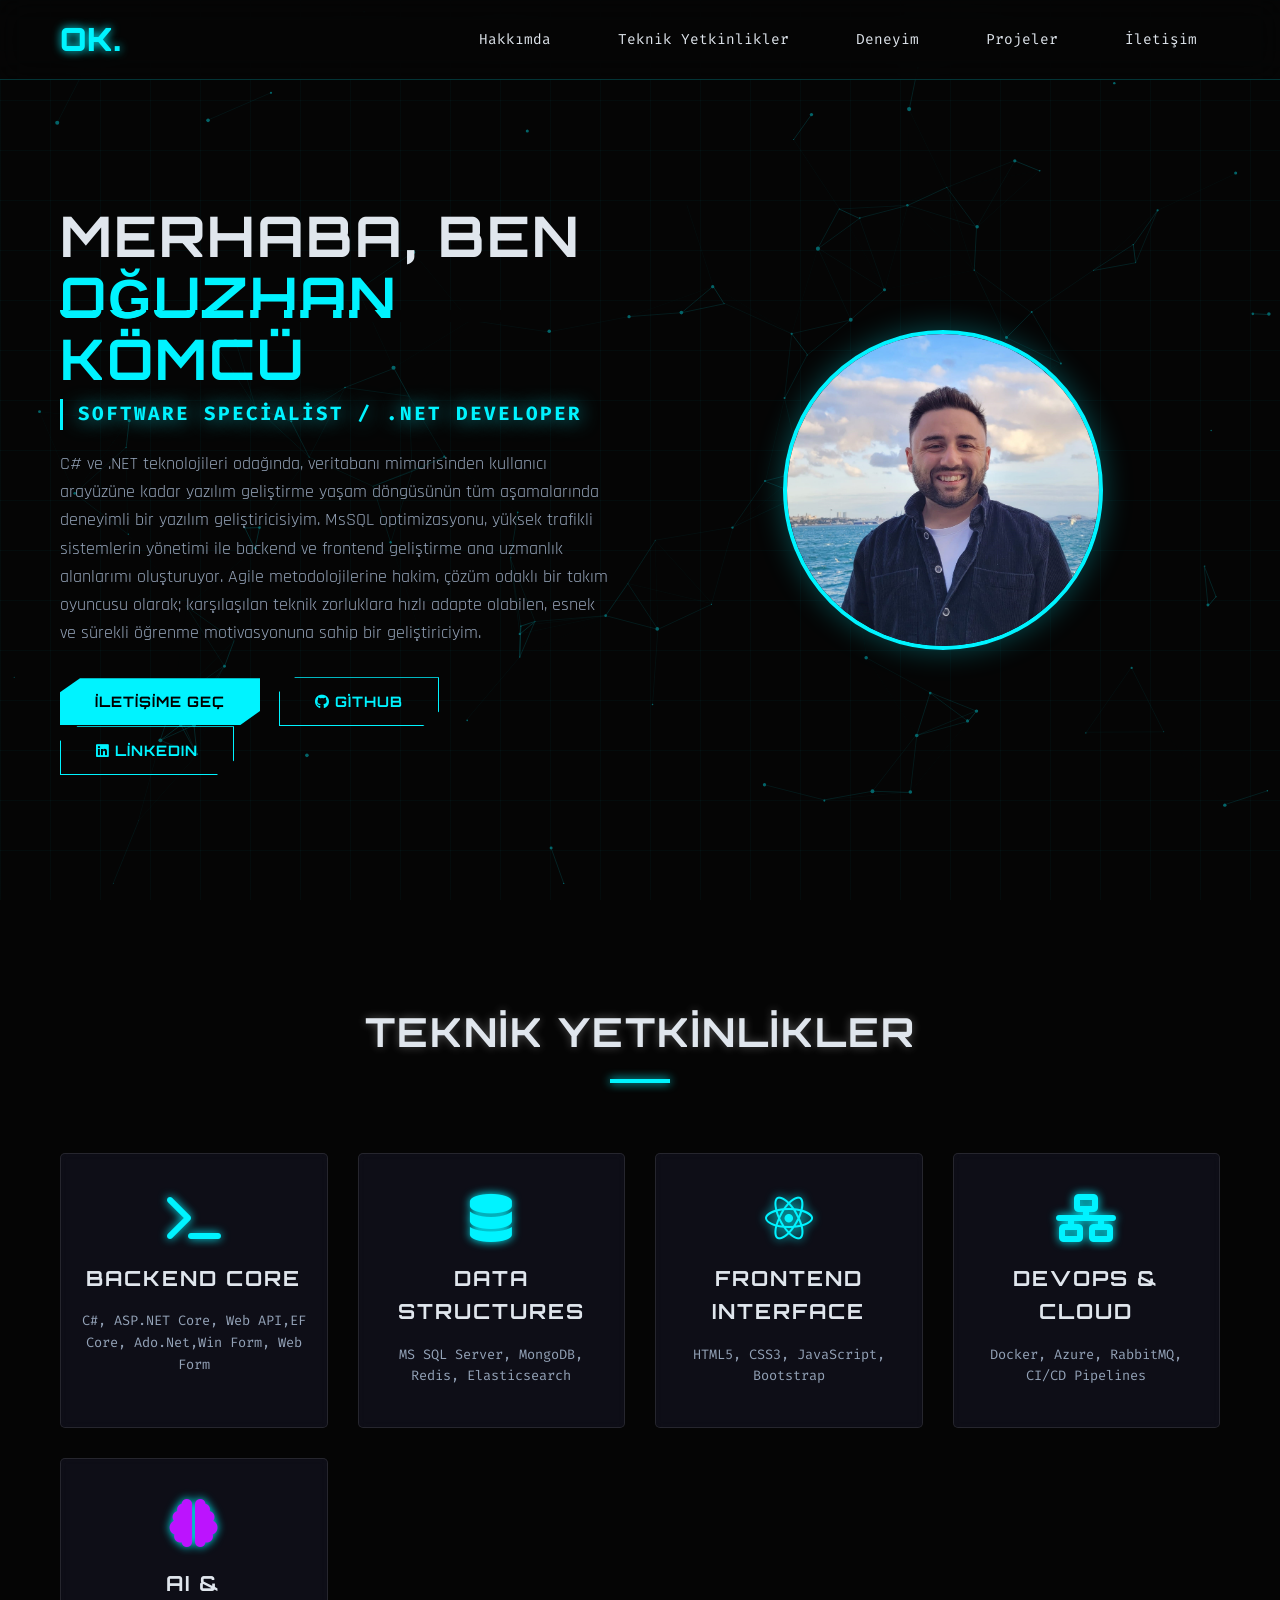
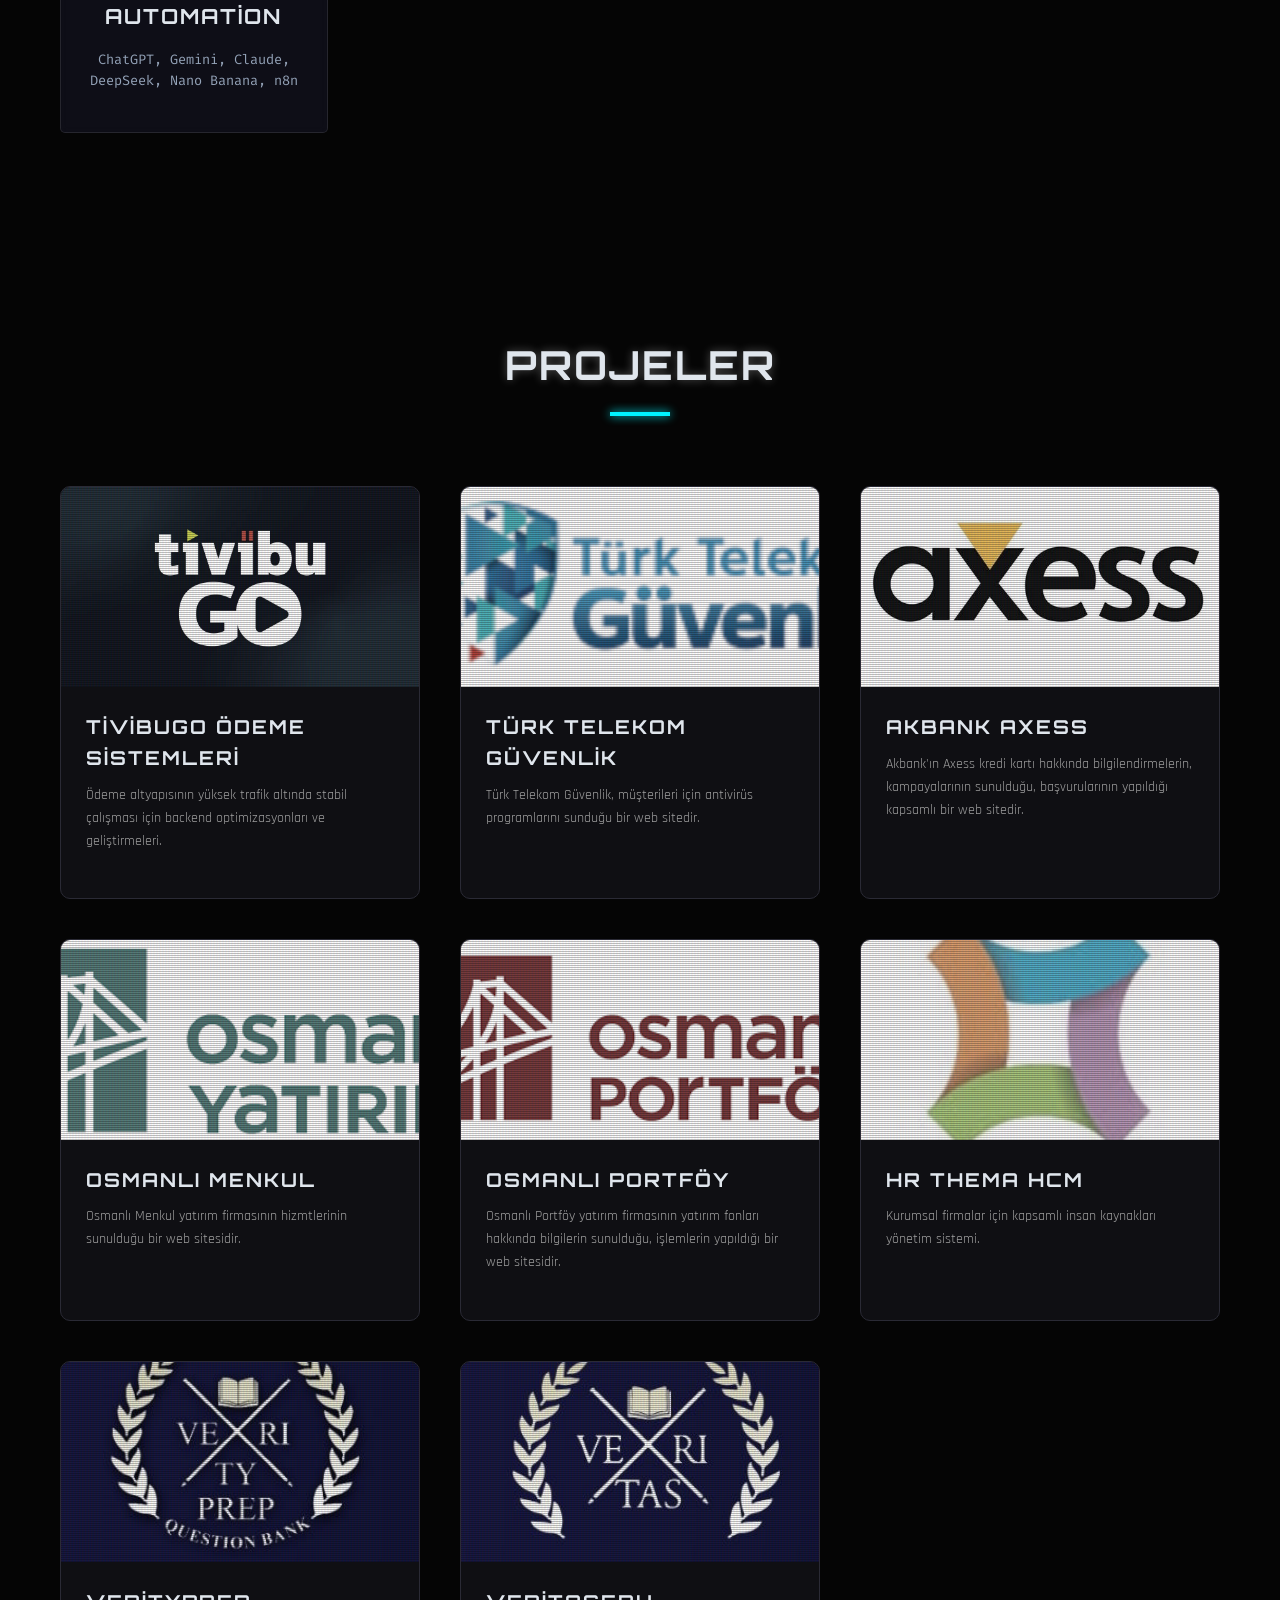
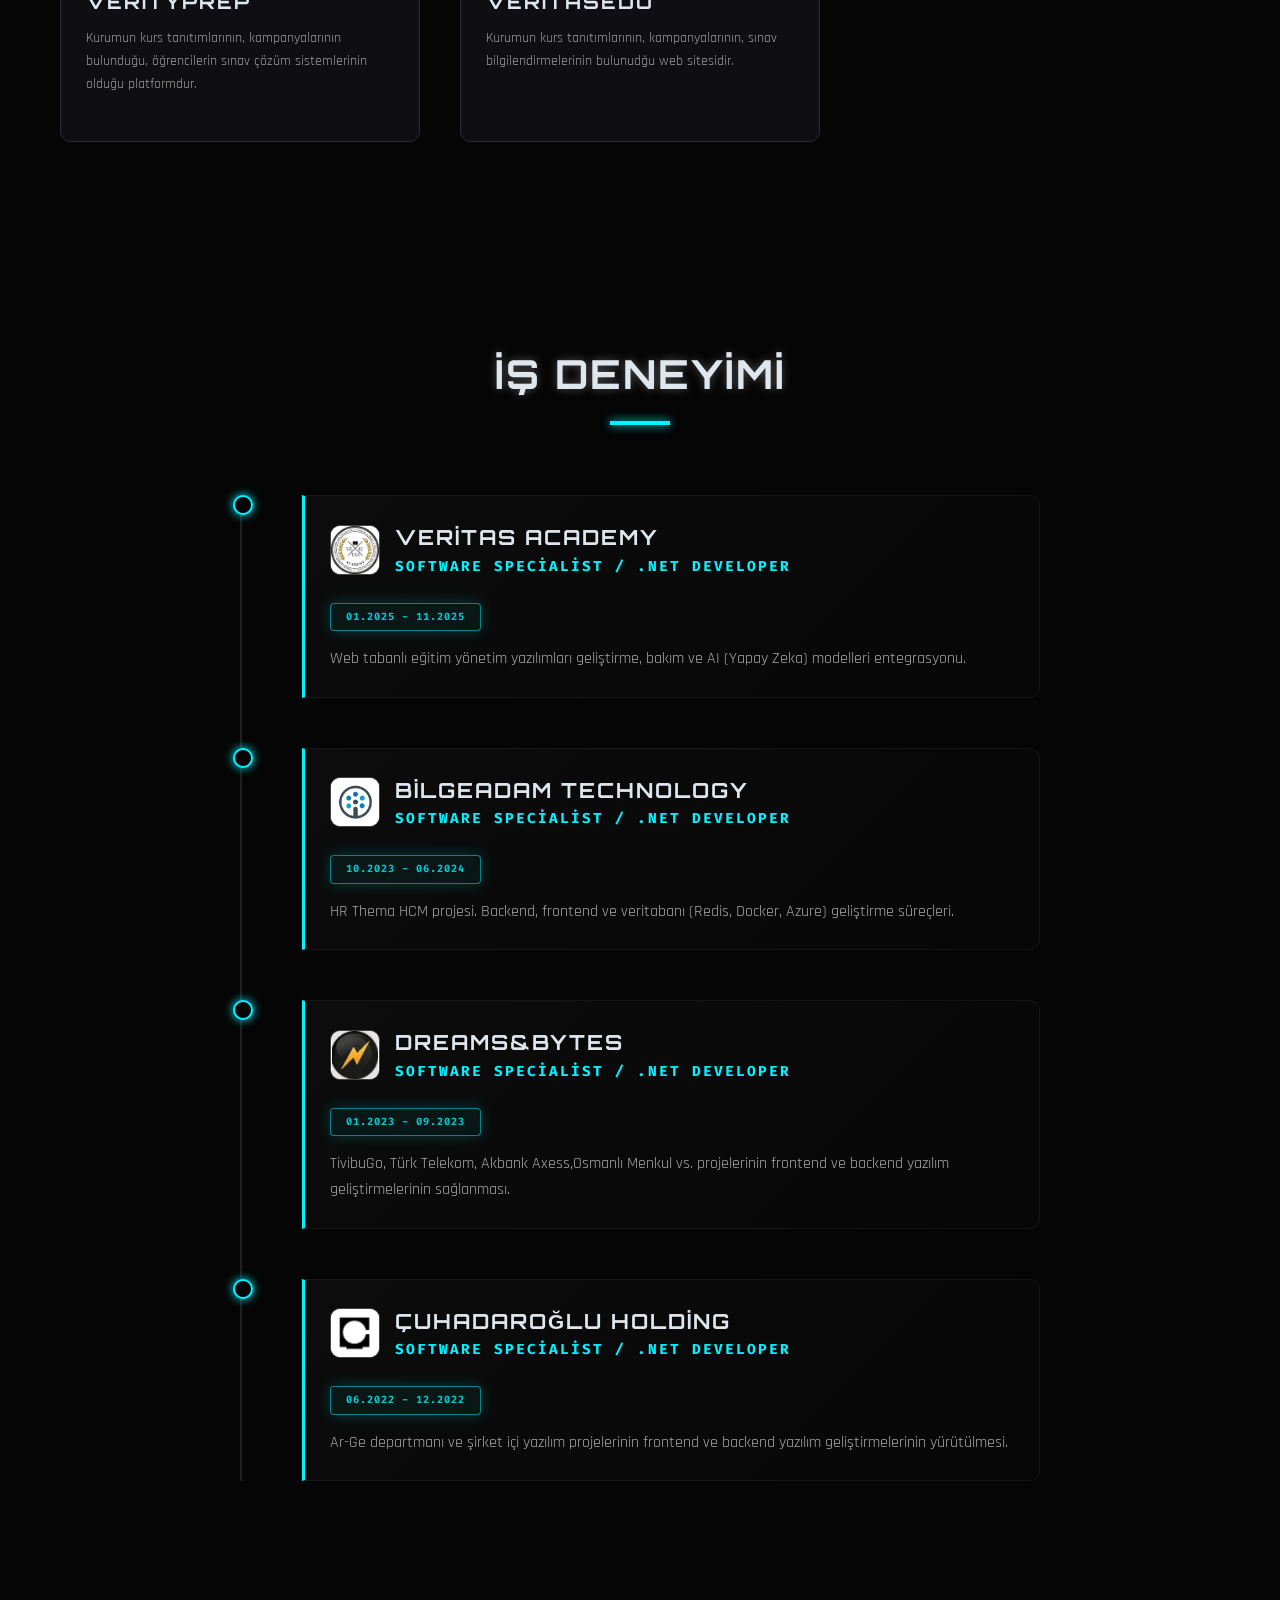
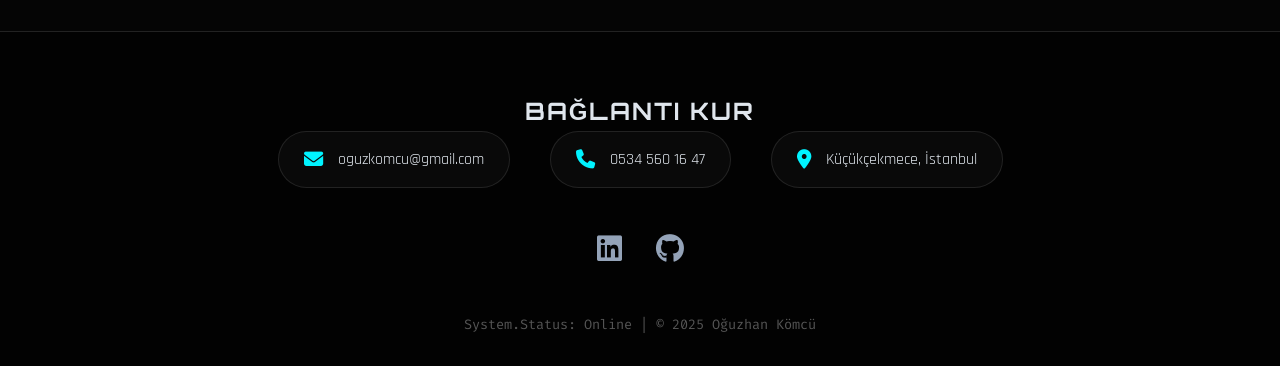
==== index.html @ e7ca007f "Update fmt.Println message from 'Hello' to 'Goodbye'p etiketi hatası" ====
<!DOCTYPE html>
<html lang="tr">
<head>
    <meta charset="UTF-8">
    <meta name="viewport" content="width=device-width, initial-scale=1.0">
    <title>Oğuzhan Kömcü | .NET Dev</title>
    <link rel="icon" href="img/favicon.ico">
    <link rel="stylesheet" href="https://cdnjs.cloudflare.com/ajax/libs/font-awesome/6.4.0/css/all.min.css">
    <link href="https://fonts.googleapis.com/css2?family=Fira+Code:wght@300;400;600&family=Orbitron:wght@400;500;700;900&family=Rajdhani:wght@300;500;700&display=swap" rel="stylesheet">
    
    <style>

        :root {
            --bg-dark: #050505;
            --bg-panel: rgba(20, 20, 35, 0.6);
            --neon-blue: #00f3ff;
            --text-main: #e0e6ed;
            --text-muted: #94a3b8;
            --border-glow: 0 0 10px rgba(0, 243, 255, 0.5);
            --transition: all 0.3s cubic-bezier(0.4, 0, 0.2, 1);
        }

        * {
            margin: 0;
            padding: 0;
            box-sizing: border-box;
            scroll-behavior: smooth;
        }

        body {
            background-color: var(--bg-dark);
            color: var(--text-main);
            font-family: 'Rajdhani', sans-serif; /* Fütüristik gövde fontu */
            line-height: 1.6;
            overflow-x: hidden;
        }

        /* Arkaplan Animasyonu için Canvas */
        #canvas-bg {
            position: fixed;
            top: 0;
            left: 0;
            width: 100%;
            height: 100%;
            z-index: -1;
            opacity: 0.4;
        }

        /* Scrollbar Özelleştirme */
        ::-webkit-scrollbar {
            width: 8px;
        }
        ::-webkit-scrollbar-track {
            background: #0a0a0a;
        }
        ::-webkit-scrollbar-thumb {
            background: var(--neon-blue);
            border-radius: 4px;
        }

        h1, h2, h3, h4 {
            font-family: 'Orbitron', sans-serif;
            text-transform: uppercase;
            letter-spacing: 2px;
        }

        a { text-decoration: none; color: inherit; transition: var(--transition); }
        ul { list-style: none; }

        .container {
            max-width: 1200px;
            margin: 0 auto;
            padding: 0 20px;
        }

        /* --- NAVBAR --- */
        .navbar {
            background: rgba(5, 5, 5, 0.8);
            backdrop-filter: blur(15px);
            border-bottom: 1px solid rgba(0, 243, 255, 0.2);
            position: fixed;
            width: 100%;
            top: 0;
            z-index: 1000;
            height: 80px;
            display: flex;
            align-items: center;
        }

        .navbar .container {
            display: flex;
            justify-content: space-between;
            align-items: center;
            width: 100%;
        }

        .logo {
            font-size: 2rem;
            font-weight: 900;
            color: var(--neon-blue);
            text-shadow: 0 0 10px var(--neon-blue);
            font-family: 'Orbitron', sans-serif;
        }

        .nav-links { display: flex; }
        .nav-links li { margin-left: 30px; }

        .nav-links a {
            font-family: 'Fira Code', monospace;
            font-size: 0.9rem;
            color: var(--text-main);
            position: relative;
        }

        .nav-links a::before {
            content: '<';
            margin-right: 5px;
            color: var(--neon-blue);
            opacity: 0;
            transition: var(--transition);
        }
        .nav-links a::after {
            content: '/>';
            margin-left: 5px;
            color: var(--neon-blue);
            opacity: 0;
            transition: var(--transition);
        }

        .nav-links a:hover { color: var(--neon-blue); }
        .nav-links a:hover::before, .nav-links a:hover::after { opacity: 1; }

        .hamburger {
            display: none;
            color: var(--neon-blue);
            font-size: 1.5rem;
            cursor: pointer;
        }

        /* --- HERO SECTION --- */
        .hero-section {
            height: 100vh;
            display: flex;
            align-items: center;
            padding-top: 80px;
            position: relative;
        }

        /* Yanıp sönen ızgara efekti */
        .hero-section::before {
            content: '';
            position: absolute;
            top: 0; left: 0; width: 100%; height: 100%;
            background: 
                linear-gradient(rgba(0, 243, 255, 0.03) 1px, transparent 1px),
                linear-gradient(90deg, rgba(0, 243, 255, 0.03) 1px, transparent 1px);
            background-size: 50px 50px;
            z-index: -1;
        }

        .hero-content {
            display: flex;
            align-items: center;
            justify-content: space-between;
            width: 100%;
        }

        .hero-text { flex: 1; padding-right: 50px; }

        .hero-text h1 {
            font-size: 3.5rem;
            margin-bottom: 10px;
            line-height: 1.1;
            color: var(--white);
        }

        .hero-text .highlight {
            color: var(--neon-blue);
            position: relative;
            display: inline-block;
        }
        
        /* Glitch Effect */
        .glitch {
            position: relative;
        }
        .glitch::before, .glitch::after {
            content: attr(data-text);
            position: absolute;
            top: 0; left: 0; width: 100%; height: 100%;
            background: var(--bg-dark);
        }
        .glitch::before {
            left: 2px;
            text-shadow: -1px 0 #ff00c1;
            clip: rect(44px, 450px, 56px, 0);
            animation: glitch-anim 5s infinite linear alternate-reverse;
        }
        .glitch::after {
            left: -2px;
            text-shadow: -1px 0 #00fff9;
            clip: rect(44px, 450px, 56px, 0);
            animation: glitch-anim2 5s infinite linear alternate-reverse;
        }

        @keyframes glitch-anim {
            0% { clip: rect(18px, 9999px, 86px, 0); }
            5% { clip: rect(40px, 9999px, 12px, 0); }
            100% { clip: rect(4px, 9999px, 69px, 0); }
        }
        @keyframes glitch-anim2 {
            0% { clip: rect(82px, 9999px, 11px, 0); }
            5% { clip: rect(32px, 9999px, 56px, 0); }
            100% { clip: rect(10px, 9999px, 3px, 0); }
        }

        .hero-text h2 {
            font-family: 'Fira Code', monospace;
            font-size: 1.2rem;
            color: var(--neon-blue);
            margin-bottom: 20px;
            border-left: 3px solid var(--neon-blue);
            padding-left: 15px;
        }

        .hero-text p {
            font-size: 1.1rem;
            color: var(--text-muted);
            margin-bottom: 30px;
            max-width: 600px;
        }

        .hero-image {
            flex: 1;
            display: flex;
            justify-content: center;
            position: relative;
        }

        .hero-image img {
            width: 320px;
            height: 320px;
            object-fit: cover;
            border-radius: 50%; /* Daire */
            border: 4px solid var(--neon-blue);
            box-shadow: 0 0 30px rgba(0, 243, 255, 0.3);
            z-index: 2;
        }

        /* Profil arkasında dönen halka
        .hero-image::after {
            content: '';
            position: absolute;
            width: 360px;
            height: 360px;
            border-radius: 50%;
            border: 2px dashed var(--neon-blue);
            animation: rotate 10s linear infinite;
        }*/

        @keyframes rotate { 100% { transform: rotate(360deg); } }

        /* Cyber Buttons */
        .btn {
            display: inline-block;
            padding: 12px 35px;
            font-family: 'Orbitron', sans-serif;
            font-size: 0.9rem;
            font-weight: 700;
            text-transform: uppercase;
            letter-spacing: 1px;
            clip-path: polygon(10% 0, 100% 0, 100% 70%, 90% 100%, 0 100%, 0 30%);
            transition: var(--transition);
            margin-right: 15px;
            cursor: pointer;
            position: relative;
        }

        .btn-primary {
            background: var(--neon-blue);
            color: #000;
        }
        .btn-primary:hover {
            background: var(--neon-blue);
            color: #fff;
            box-shadow: 0 0 20px var(--neon-blue);
        }

        .btn-outline {
            background: transparent;
            color: var(--neon-blue);
            border: 1px solid var(--neon-blue);
        }
        .btn-outline:hover {
            background: rgba(0, 243, 255, 0.1);
            box-shadow: 0 0 15px rgba(0, 243, 255, 0.4);
        }

        /* --- GENEL SECTION --- */
        .section { padding: 100px 0; }
        .section-title {
            text-align: center;
            font-size: 2.5rem;
            margin-bottom: 70px;
            color: var(--text-main);
            position: relative;
            text-shadow: 0 0 10px rgba(255,255,255,0.3);
        }
        .section-title::after {
            content: '';
            display: block;
            width: 60px;
            height: 4px;
            background: var(--neon-blue);
            margin: 15px auto 0;
            box-shadow: 0 0 10px var(--neon-blue);
        }

        /* --- SKILLS (HOLOGRAPHIC CARDS) --- */
        .skills-grid {
            display: grid;
            grid-template-columns: repeat(auto-fit, minmax(240px, 1fr));
            gap: 30px;
        }

        .skill-card {
            background: var(--bg-panel);
            backdrop-filter: blur(5px);
            border: 1px solid rgba(255,255,255,0.1);
            padding: 40px 20px;
            text-align: center;
            border-radius: 5px;
            position: relative;
            overflow: hidden;
            transition: var(--transition);
        }

        .skill-card::before {
            content: '';
            position: absolute;
            top: 0; left: 0; width: 100%; height: 3px;
            background: linear-gradient(90deg, transparent, var(--neon-blue), transparent);
            transform: translateX(-100%);
            transition: 0.5s;
        }

        .skill-card:hover {
            transform: translateY(-10px);
            border-color: var(--neon-blue);
            box-shadow: inset 0 0 20px rgba(0, 243, 255, 0.1);
        }
        .skill-card:hover::before { transform: translateX(100%); }

        .skill-card i {
            font-size: 3rem;
            color: var(--neon-blue);
            margin-bottom: 20px;
            filter: drop-shadow(0 0 5px var(--neon-blue));
        }

        .skill-card h3 { color: var(--text-main); font-size: 1.3rem; margin-bottom: 15px; }
        .skill-card p { font-family: 'Fira Code', monospace; font-size: 0.85rem; color: var(--text-muted); }

        /* --- PROJECTS (CYBERPUNK GRID) --- */
        .projects-grid {
            display: grid;
            grid-template-columns: repeat(auto-fit, minmax(320px, 1fr));
            gap: 40px;
        }

        .project-card {
            background: #0f0f13;
            border: 1px solid #2a2a35;
            border-radius: 10px;
            overflow: hidden;
            position: relative;
            transition: var(--transition);
        }

        .project-card:hover {
            border-color: var(--neon-blue);
            box-shadow: 0 0 20px rgba(188, 19, 254, 0.2);
            transform: scale(1.02);
        }

        .project-img {
            height: 200px;
            overflow: hidden;
            position: relative;
        }
        
        /* Resim üzerine tarama çizgisi efekti */
        .project-img::after {
            content: '';
            position: absolute;
            top: 0; left: 0; width: 100%; height: 100%;
            background: linear-gradient(rgba(18, 16, 16, 0) 50%, rgba(0, 0, 0, 0.25) 50%), linear-gradient(90deg, rgba(255, 0, 0, 0.06), rgba(0, 255, 0, 0.02), rgba(0, 0, 255, 0.06));
            background-size: 100% 2px, 3px 100%;
            pointer-events: none;
        }

        .project-img img {
            width: 100%;
            height: 100%;
            object-fit: cover;
            transition: transform 0.5s ease;
            filter: grayscale(40%);
        }

        .project-card:hover .project-img img {
            transform: scale(1.1);
            filter: grayscale(0%);
        }

        .project-info { padding: 25px; }
        .project-info h3 { color: var(--white); font-size: 1.2rem; margin-bottom: 10px; }
        .project-info p { color: #a0a0a0; font-size: 0.9rem; margin-bottom: 20px; }
        
        /* --- TIMELINE (CIRCUIT BOARD STYLE) --- */
        .timeline {
            max-width: 800px;
            margin: 0 auto;
            position: relative;
            padding-left: 30px;
            border-left: 2px solid rgba(255, 255, 255, 0.1);
        }

        .timeline-item {
            margin-bottom: 50px;
            position: relative;
            padding-left: 30px;
        }

        /* Timeline Noktaları */
        .timeline-item::before {
            content: '';
            position: absolute;
            left: -39px; /* Çizgiye hizalama */
            top: 0;
            width: 16px;
            height: 16px;
            background: var(--bg-dark);
            border: 2px solid var(--neon-blue);
            border-radius: 50%;
            box-shadow: 0 0 10px var(--neon-blue);
            z-index: 2;
        }

        .timeline-content {
            background: linear-gradient(135deg, rgba(255,255,255,0.03) 0%, rgba(255,255,255,0.01) 100%);
            padding: 25px;
            border: 1px solid rgba(255,255,255,0.05);
            border-left: 3px solid var(--neon-blue);
            border-radius: 0 10px 10px 0;
            transition: var(--transition);
        }
        
        .timeline-content:hover {
            background: linear-gradient(135deg, rgba(0, 243, 255, 0.05) 0%, rgba(0,0,0,0) 100%);
        }

        .timeline-header {
            display: flex;
            align-items: center;
            margin-bottom: 15px;
            flex-wrap: wrap;
            gap: 15px;
        }

        .company-logo {
            width: 50px; height: 50px;
            border-radius: 10px;
            overflow: hidden;
            border: 1px solid #444;
        }
        .company-logo img { width: 100%; height: 100%; object-fit: contain; background: #fff;}

        .timeline-title h3 { font-size: 1.3rem; color: var(--text-main); }
        .timeline-title h4 { font-family: 'Fira Code', monospace; font-size: 0.9rem; color: var(--neon-blue); }
        .date {
            font-size: 0.8rem;
            color: var(--neon-blue);
            border: 1px solid var(--neon-blue);
            padding: 2px 8px;
            border-radius: 4px;
            display: inline-block;
            margin-top: 5px;
        }

        /* --- CONTACT & FOOTER --- */
        footer {
            background: #020202;
            padding: 60px 0 30px;
            text-align: center;
            border-top: 1px solid #222;
        }

        .contact-container {
            display: flex;
            justify-content: center;
            gap: 40px;
            margin-bottom: 40px;
            flex-wrap: wrap;
        }

        .contact-item {
            display: flex;
            align-items: center;
            gap: 15px;
            background: rgba(255,255,255,0.03);
            padding: 15px 25px;
            border-radius: 30px;
            border: 1px solid rgba(255,255,255,0.1);
            transition: var(--transition);
        }

        .contact-item:hover {
            border-color: var(--neon-blue);
            box-shadow: 0 0 15px rgba(0, 243, 255, 0.2);
        }

        .contact-item i { color: var(--neon-blue); font-size: 1.2rem; }

        .social-footer a {
            color: var(--text-muted);
            font-size: 1.8rem;
            margin: 0 15px;
            transition: var(--transition);
        }

      .dateBox {
           font-size: 0.65rem;
            font-weight: 700; 
            color: rgba(0, 243, 255, 0.8); 
            border: 1px solid rgba(0, 243, 255, 0.5); 
            background: rgba(0, 243, 255, 0.05); 
            padding: 5px 15px; 
            border-radius: 4px;
            display: inline-block;
            margin-top: 10px;
            margin-bottom: 5px;
            box-shadow: 0 0 15px rgba(0, 243, 255, 0.2); 
            letter-spacing: 1px;
            font-family: 'Fira Code', monospace;
        }
        .social-footer a:hover { color: var(--neon-blue); text-shadow: 0 0 10px var(--neon-blue); }

        .copyright { color: #555; font-size: 0.85rem; margin-top: 40px; font-family: 'Fira Code', monospace;}

        /* --- RESPONSIVE --- */
        @media (max-width: 992px) {
            .hero-content { flex-direction: column-reverse; text-align: center; }
            .hero-text { padding-right: 0; margin-top: 40px; }
            .hero-text h1 { font-size: 2.5rem; }
            .hero-text h2 { display: inline-block; }
        }

        @media (max-width: 768px) {
            .nav-links {
                position: absolute;
                top: 80px; left: 0; width: 100%;
                background: rgba(5,5,5,0.95);
                flex-direction: column;
                align-items: center;
                padding: 20px 0;
                clip-path: circle(0% at 100% 0);
                transition: clip-path 0.5s ease-in-out;
            }
            .nav-links.active { clip-path: circle(140% at 100% 0); }
            .nav-links li { margin: 15px 0; }
            .hamburger { display: block; }
            
            .timeline { padding-left: 20px; }
            .contact-container { flex-direction: column; gap: 15px; }
        }
@media (max-width: 991px) {
    .hero-section {
        padding-top: 150px !important;
        padding-bottom: 50px !important;
        height: auto !important;
        min-height: auto !important;
        display: block !important;
    }

    .hero-content {
        display: flex !important;
        flex-direction: column-reverse !important;
        justify-content: flex-start !important;
        align-items: center !important;
        padding-top: 0 !important;
    }

    .hero-image {
        width: 100%;
        display: flex;
        justify-content: center;
        margin-bottom: 30px;
        margin-top: 10px;
    }

    .hero-image img {
        max-width: 200px;
        height: auto;
        border-radius: 50%;
    }

    .hero-text {
        width: 100%;
        text-align: center;
    }

    .hero-btns {
        justify-content: center;
    }
}
}
    </style>
</head>
<body>

    <canvas id="canvas-bg"></canvas>

    <nav class="navbar">
        <div class="container">
            <a href="#" class="logo">OK<span style="color:var(--white)">.</span></a>
            
            <div class="hamburger" id="hamburger">
                <i class="fas fa-bars"></i>
            </div>

            <ul class="nav-links" id="nav-links">
                <li><a href="#about">Hakkımda</a></li>
                <li><a href="#skills">Teknik Yetkinlikler</a></li>
                <li><a href="#experience">Deneyim</a></li>
                <li><a href="#projects">Projeler</a></li>
                <li><a href="#contact">İletişim</a></li>
            </ul>
        </div>
    </nav>

    <section id="about" class="hero-section">
        <div class="container hero-content">
            <div class="hero-text">
                <h1>Merhaba, Ben <br><span class="highlight glitch" data-text="Oğuzhan Kömcü">Oğuzhan Kömcü</span></h1>
      <h2>
    <span style="color: #00f3ff; text-shadow: 0 0 20px rgba(0, 243, 255, 0.8);">Software Specialist / .NET Developer</span>
</h2>
                <p> C# ve .NET teknolojileri odağında, veritabanı mimarisinden kullanıcı arayüzüne kadar 
                    yazılım geliştirme yaşam döngüsünün tüm aşamalarında deneyimli bir yazılım geliştiricisiyim.
                    MsSQL optimizasyonu, yüksek trafikli sistemlerin yönetimi ile backend ve frontend geliştirme ana uzmanlık alanlarımı oluşturuyor.
                    Agile metodolojilerine hakim, çözüm odaklı bir takım oyuncusu olarak; karşılaşılan teknik zorluklara hızlı adapte olabilen, 
                    esnek ve sürekli öğrenme motivasyonuna sahip bir geliştiriciyim.</p>
                <div class="hero-btns">
                    <a href="#contact" class="btn btn-primary">İletişime Geç</a>
                    <a href="https://github.com/oguzhanKomcu" target="_blank" class="btn btn-outline"><i class="fab fa-github"></i> GitHub</a>
                    <a href="https://linkedin.com/in/oguzhankomcu1" target="_blank" class="btn btn-outline"><i class="fab fa-linkedin"></i> LinkedIn</a>
                </div>
            </div>
            <div class="hero-image">
                <img src="img/oguzhanpp.jpg" alt="Oğuzhan Kömcü">
            </div>
        </div>
    </section>

<section id="skills" class="section">
        <div class="container">
            <h2 class="section-title">Teknik Yetkinlikler</h2>
            <div class="skills-grid">
                
                <div class="skill-card">
                    <i class="fas fa-terminal"></i>
                    <h3>Backend Core</h3>
                    <p>C#, ASP.NET Core, Web API,EF Core, Ado.Net,Win Form, Web Form </p>
                </div>

                <div class="skill-card">
                    <i class="fas fa-database"></i>
                    <h3>Data Structures</h3>
                    <p>MS SQL Server, MongoDB, Redis, Elasticsearch</p>
                </div>

                <div class="skill-card">
                    <i class="fab fa-react"></i>
                    <h3>Frontend Interface</h3>
                    <p>HTML5, CSS3, JavaScript, Bootstrap</p>
                </div>

                <div class="skill-card">
                    <i class="fas fa-network-wired"></i>
                    <h3>DevOps & Cloud</h3>
                    <p>Docker, Azure, RabbitMQ, CI/CD Pipelines</p>
                </div>

                <div class="skill-card">
                    <i class="fas fa-brain" style="color: #bc13fe;"></i> <h3>AI & Automation</h3>
                    <p>ChatGPT, Gemini, Claude, DeepSeek, Nano Banana, n8n</p>
                </div>

            </div>
        </div>
    </section>
<section id="projects" class="section">
        <div class="container">
            <h2 class="section-title">Projeler</h2>
            <div class="projects-grid">
               
                <div class="project-card">
                    <a href="https://odeme.tivibu.com.tr/">
                    <div class="project-img">
                        <img src="img/tivibugo.jpg" alt="TivibuGo Ödeme">
                    </div>
                    <div class="project-info">
                        <h3>TivibuGo Ödeme Sistemleri</h3>
                        <p>Ödeme altyapısının yüksek trafik altında stabil çalışması için backend optimizasyonları ve geliştirmeleri.</p>
                    </div>
                    </a>
                </div>
                <div class="project-card">
                    <a href="https://www.turktelekomguvenlik.com/">
                    <div class="project-img">
                        <img src="img/turktelekomguvenlik.jpg" alt="Türk Telekom Güvenlik">
                    </div>
                    <div class="project-info">
                        <h3>Türk Telekom Güvenlik</h3>
                        <p>Türk Telekom Güvenlik, müşterileri için antivirüs programlarını sunduğu bir web sitedir.</p>
                    </div>
                    </a>
                </div>
                <div class="project-card">
                    <a href="https://www.axess.com.tr/">
                    <div class="project-img">
                        <img src="img/axess.jpg" alt="Akbank Axess">
                    </div>
                    <div class="project-info">
                        <h3>Akbank Axess</h3>
                        <p>Akbank'ın Axess kredi kartı hakkında bilgilendirmelerin, kampayalarının sunulduğu, başvurularının yapıldığı kapsamlı bir web sitedir.</p>
                    </div>
                    </a>
                </div>
                <div class="project-card">
                    <a href="https://www.osmanlimenkul.com.tr/">
                    <div class="project-img">
                        <img src="img/osmanlıyatırım.jpg" alt="Osmanlı Menkul">
                    </div>
                    <div class="project-info">
                        <h3>Osmanlı Menkul</h3>
                        <p>Osmanlı Menkul yatırım firmasının hizmtlerinin sunulduğu bir web sitesidir.</p>
                    </div>
                    </a>
                </div>
                <div class="project-card">
                    <a href="https://www.osmanliportfoy.com.tr/">
                    <div class="project-img">
                        <img src="img/osmanliportfoy.jpg" alt="Osmanlı Portföy">
                    </div>
                    <div class="project-info">
                        <h3>Osmanlı Portföy</h3>
                        <p>Osmanlı Portföy yatırım firmasının yatırım fonları hakkında bilgilerin sunulduğu, işlemlerin yapıldığı bir web sitesidir.</p>
                    </div>
                    </a>
                </div>

                <div class="project-card">
                    <a href="https://www.hrthema.com/">
                    <div class="project-img">
                        <img src="img/hrthema.jpg" alt="HR Thema Project">
                    </div>
                    <div class="project-info">
                        <h3>HR Thema HCM</h3>
                        <p>Kurumsal firmalar için kapsamlı insan kaynakları yönetim sistemi.</p>
                    </div>
                    </a>
                </div>

                <div class="project-card">
                    <a href="https://verityprep.com/">
                    <div class="project-img">
                        <img src="img/verityprep.jpg" alt="Verityprep">
                    </div>
                    <div class="project-info">
                        <h3>Verityprep</h3>
                        <p>Kurumun kurs tanıtımlarının, kampanyalarının bulunduğu, öğrencilerin sınav çözüm sistemlerinin olduğu platformdur.</p>
                    </div>
                    </a>
                </div>
                <div class="project-card">
                    <a href="https://verityprep.com/">
                    <div class="project-img">
                        <img src="img/veritasedu.jpg" alt="Veritasedu">
                    </div>
                    <div class="project-info">
                        <h3>Veritasedu</h3>
                        <p>Kurumun kurs tanıtımlarının, kampanyalarının, sınav bilgilendirmelerinin bulunudğu web sitesidir.</p>
                    </div>
                    </a>
                </div>

            </div>
        </div>
    </section>
    <section id="experience" class="section">
        <div class="container">
            <h2 class="section-title">İş Deneyimi</h2>
            <div class="timeline">
                
                <div class="timeline-item">
                    <div class="timeline-content">
                        <div class="timeline-header">
                            <div class="company-logo"><img src="img/veritasLogo.jpg" alt="Veritas"></div>
                            <div class="timeline-title">
                                <h3>Veritas Academy</h3>
                                <h4>Software Specialist / .NET Developer</h4>
                            </div>
                        </div>
                        <span class="dateBox">01.2025 - 11.2025</span>
                        <p style="margin-top:10px; color:#aaa;">Web tabanlı eğitim yönetim yazılımları geliştirme, bakım ve AI (Yapay Zeka) modelleri entegrasyonu.</p>
                    </div>
                </div>

                <div class="timeline-item">
                    <div class="timeline-content">
                        <div class="timeline-header">
                            <div class="company-logo"><img src="img/bilgeadam.jpg" alt="BilgeAdam"></div>
                            <div class="timeline-title">
                                <h3>BilgeAdam Technology</h3>
                                <h4>Software Specialist / .NET Developer</h4>
                            </div>
                        </div>
                        <span class="dateBox">10.2023 - 06.2024</span>
                        <p style="margin-top:10px; color:#aaa;">HR Thema HCM projesi. Backend, frontend ve veritabanı (Redis, Docker, Azure) geliştirme süreçleri.</p>
                    </div>
                </div>

                <div class="timeline-item">
                    <div class="timeline-content">
                         <div class="timeline-header">
                            <div class="company-logo"><img src="img/dblogo.jpg" alt="DreamsBytes"></div>
                            <div class="timeline-title">
                                <h3>Dreams&Bytes</h3>
                                <h4>Software Specialist / .NET Developer</h4>
                            </div>
                        </div>
                        <span class="dateBox">01.2023 - 09.2023</span>
                        <p style="margin-top:10px; color:#aaa;">TivibuGo, Türk Telekom, Akbank Axess,Osmanlı Menkul vs. projelerinin frontend ve backend yazılım geliştirmelerinin sağlanması.</p>
                    </div>
                </div>

                <div class="timeline-item">
                    <div class="timeline-content">
                         <div class="timeline-header">
                            <div class="company-logo"><img src="img/cuhadaroglu_metal_logo.jpg" alt="Çuhadaroğlu"></div>
                            <div class="timeline-title">
                                <h3>Çuhadaroğlu Holding</h3>
                                <h4>Software Specialist / .NET Developer</h4>
                            </div>
                        </div>
                        <span class="dateBox">06.2022 - 12.2022</span>
                        <p style="margin-top:10px; color:#aaa;">Ar-Ge departmanı ve şirket içi yazılım projelerinin frontend ve backend yazılım geliştirmelerinin yürütülmesi.</p>
                    </div>
                </div>

            </div>
        </div>
    </section>

    <footer id="contact">
        <div class="container">
            <h2>Bağlantı Kur</h2>
            <div class="contact-container">
                <div class="contact-item">
                    <i class="fas fa-envelope"></i>
                    <a href="mailto:oguzkomcu@gmail.com">oguzkomcu@gmail.com</a>
                </div>
                <div class="contact-item">
                    <i class="fas fa-phone"></i>
                    <span>0534 560 16 47</span>
                </div>
                <div class="contact-item">
                    <i class="fas fa-map-marker-alt"></i>
                    <span>Küçükçekmece, İstanbul</span>
                </div>
            </div>

            <div class="social-footer">
                <a href="https://linkedin.com/in/oguzhankomcu1" target="_blank"><i class="fab fa-linkedin"></i></a>
                <a href="https://github.com/oguzhanKomcu" target="_blank"><i class="fab fa-github"></i></a>
            </div>
            
            <p class="copyright">System.Status: Online | &copy; 2025 Oğuzhan Kömcü</p>
        </div>
    </footer>

    <script>
        // --- MOBİL MENÜ ---
        const hamburger = document.getElementById('hamburger');
        const navLinks = document.getElementById('nav-links');

        hamburger.addEventListener('click', () => {
            navLinks.classList.toggle('active');
            const icon = hamburger.querySelector('i');
            if (navLinks.classList.contains('active')) {
                icon.classList.remove('fa-bars');
                icon.classList.add('fa-times');
            } else {
                icon.classList.remove('fa-times');
                icon.classList.add('fa-bars');
            }
        });

        // Link tıklanınca menü kapa
        document.querySelectorAll('.nav-links a').forEach(item => {
            item.addEventListener('click', () => {
                navLinks.classList.remove('active');
                hamburger.querySelector('i').classList.remove('fa-times');
                hamburger.querySelector('i').classList.add('fa-bars');
            });
        });

        // --- CANVAS PARTICLE ANİMASYONU ---
        const canvas = document.getElementById('canvas-bg');
        const ctx = canvas.getContext('2d');

        let particlesArray;

        // Canvas Boyutlandırma
        canvas.width = window.innerWidth;
        canvas.height = window.innerHeight;

        window.addEventListener('resize', () => {
            canvas.width = window.innerWidth;
            canvas.height = window.innerHeight;
            init();
        });

        // Particle Sınıfı
        class Particle {
            constructor() {
                this.x = Math.random() * canvas.width;
                this.y = Math.random() * canvas.height;
                this.size = Math.random() * 2 + 0.1; // Boyut
                this.speedX = (Math.random() * 1.5 - 0.75); // X Hızı
                this.speedY = (Math.random() * 1.5 - 0.75); // Y Hızı
            }
            update() {
                this.x += this.speedX;
                this.y += this.speedY;

                // Kenarlardan sekme
                if (this.x > canvas.width || this.x < 0) this.speedX = -this.speedX;
                if (this.y > canvas.height || this.y < 0) this.speedY = -this.speedY;
            }
            draw() {
                ctx.fillStyle = '#00f3ff'; // Neon Mavi
                ctx.beginPath();
                ctx.arc(this.x, this.y, this.size, 0, Math.PI * 2);
                ctx.fill();
            }
        }

        function init() {
            particlesArray = [];
            let numberOfParticles = (canvas.height * canvas.width) / 9000;
            for (let i = 0; i < numberOfParticles; i++) {
                particlesArray.push(new Particle());
            }
        }

        function animate() {
            ctx.clearRect(0, 0, canvas.width, canvas.height);
            for (let i = 0; i < particlesArray.length; i++) {
                particlesArray[i].update();
                particlesArray[i].draw();

                // Parçacıkları birbirine bağlayan çizgiler
                for (let j = i; j < particlesArray.length; j++) {
                    const dx = particlesArray[i].x - particlesArray[j].x;
                    const dy = particlesArray[i].y - particlesArray[j].y;
                    const distance = Math.sqrt(dx * dx + dy * dy);

                    if (distance < 100) {
                        ctx.beginPath();
                        ctx.strokeStyle = `rgba(0, 243, 255, ${1 - distance/100})`;
                        ctx.lineWidth = 0.5;
                        ctx.moveTo(particlesArray[i].x, particlesArray[i].y);
                        ctx.lineTo(particlesArray[j].x, particlesArray[j].y);
                        ctx.stroke();
                    }
                }
            }
            requestAnimationFrame(animate);
        }

        init();
        animate();
    </script>
</body>

</html>
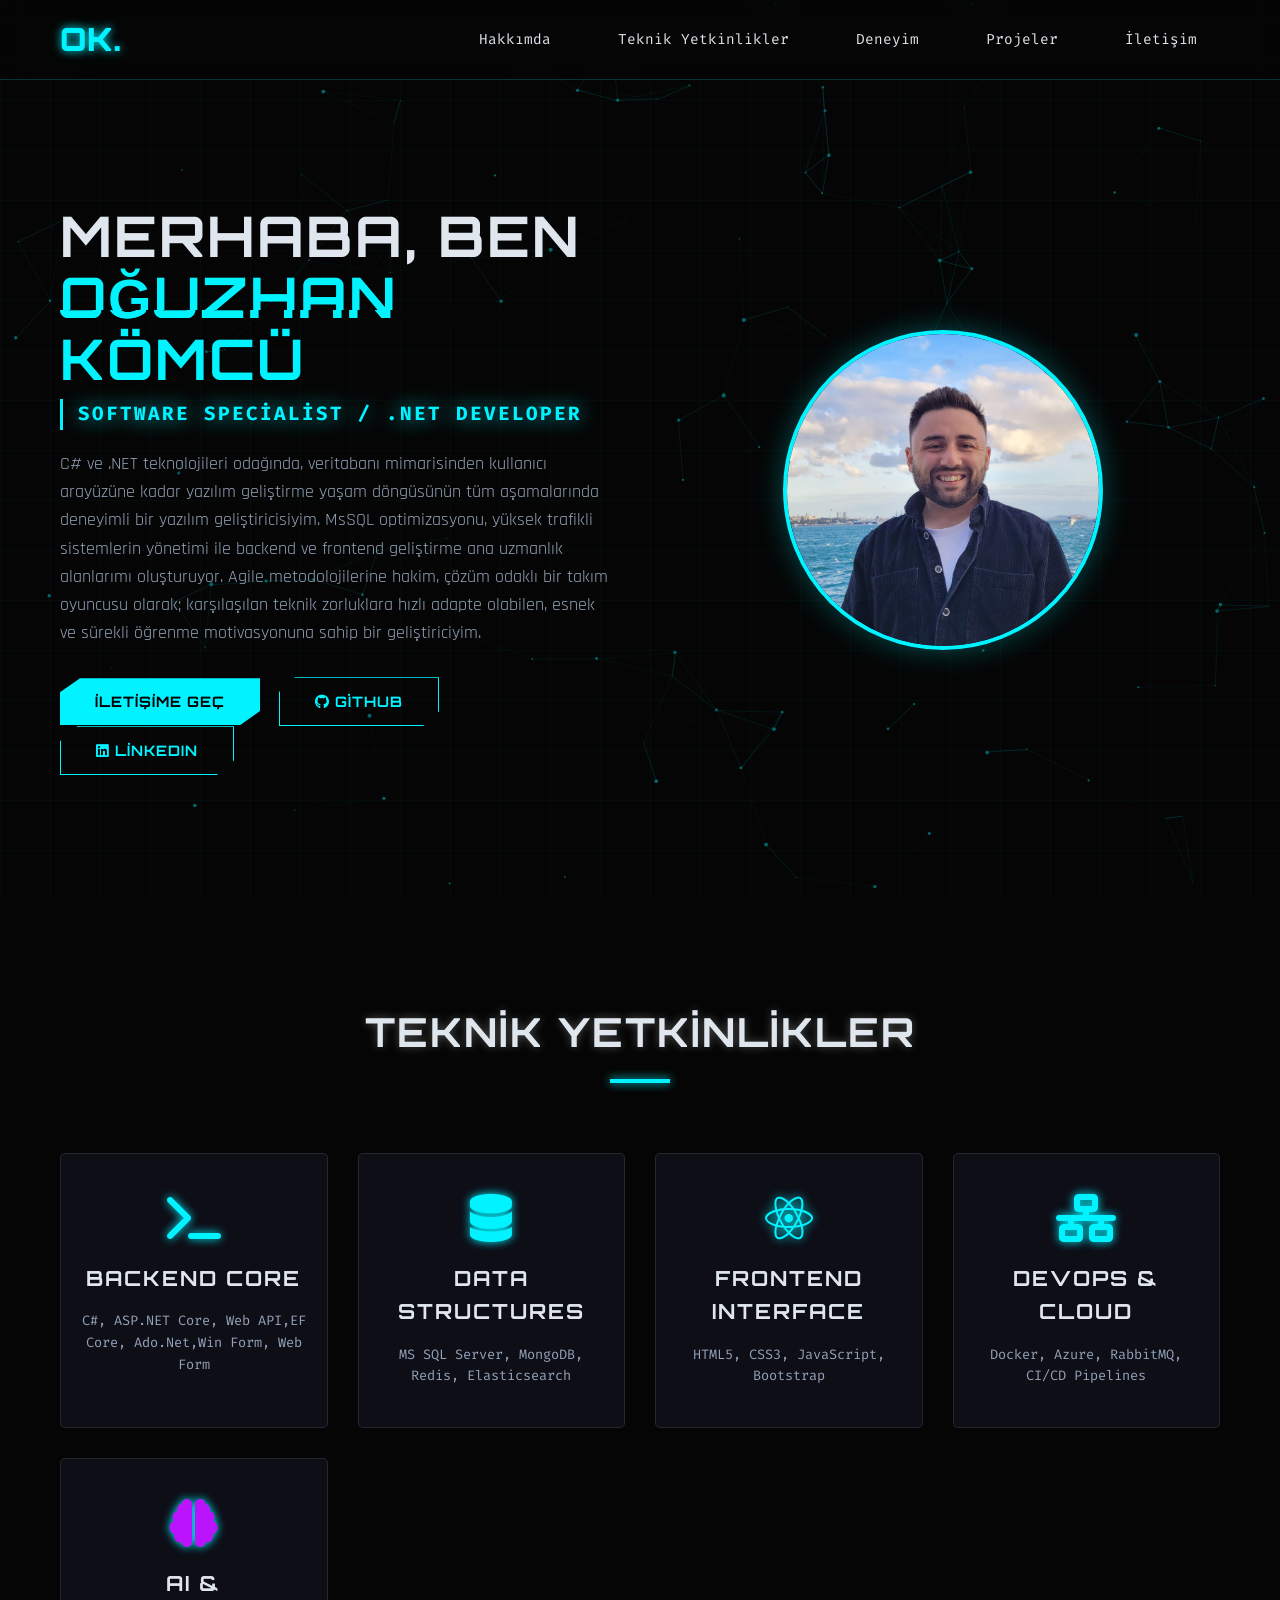
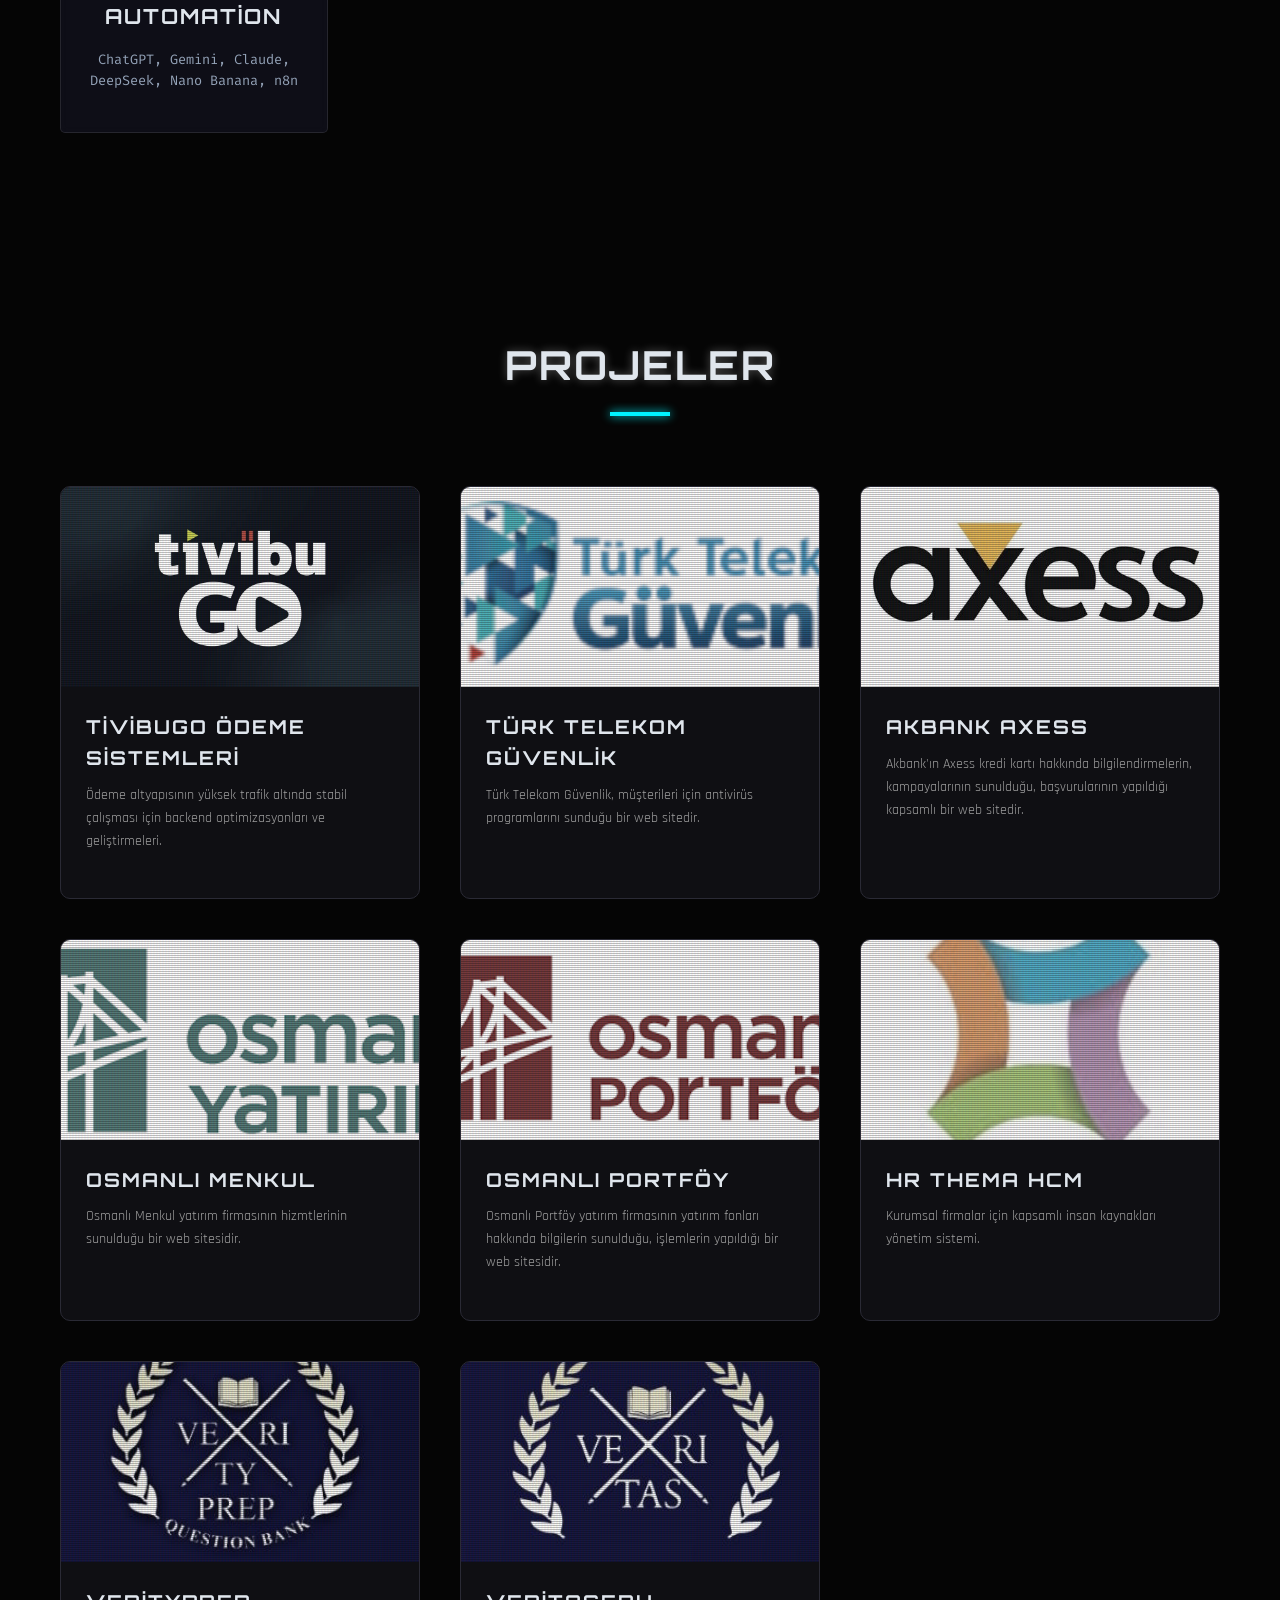
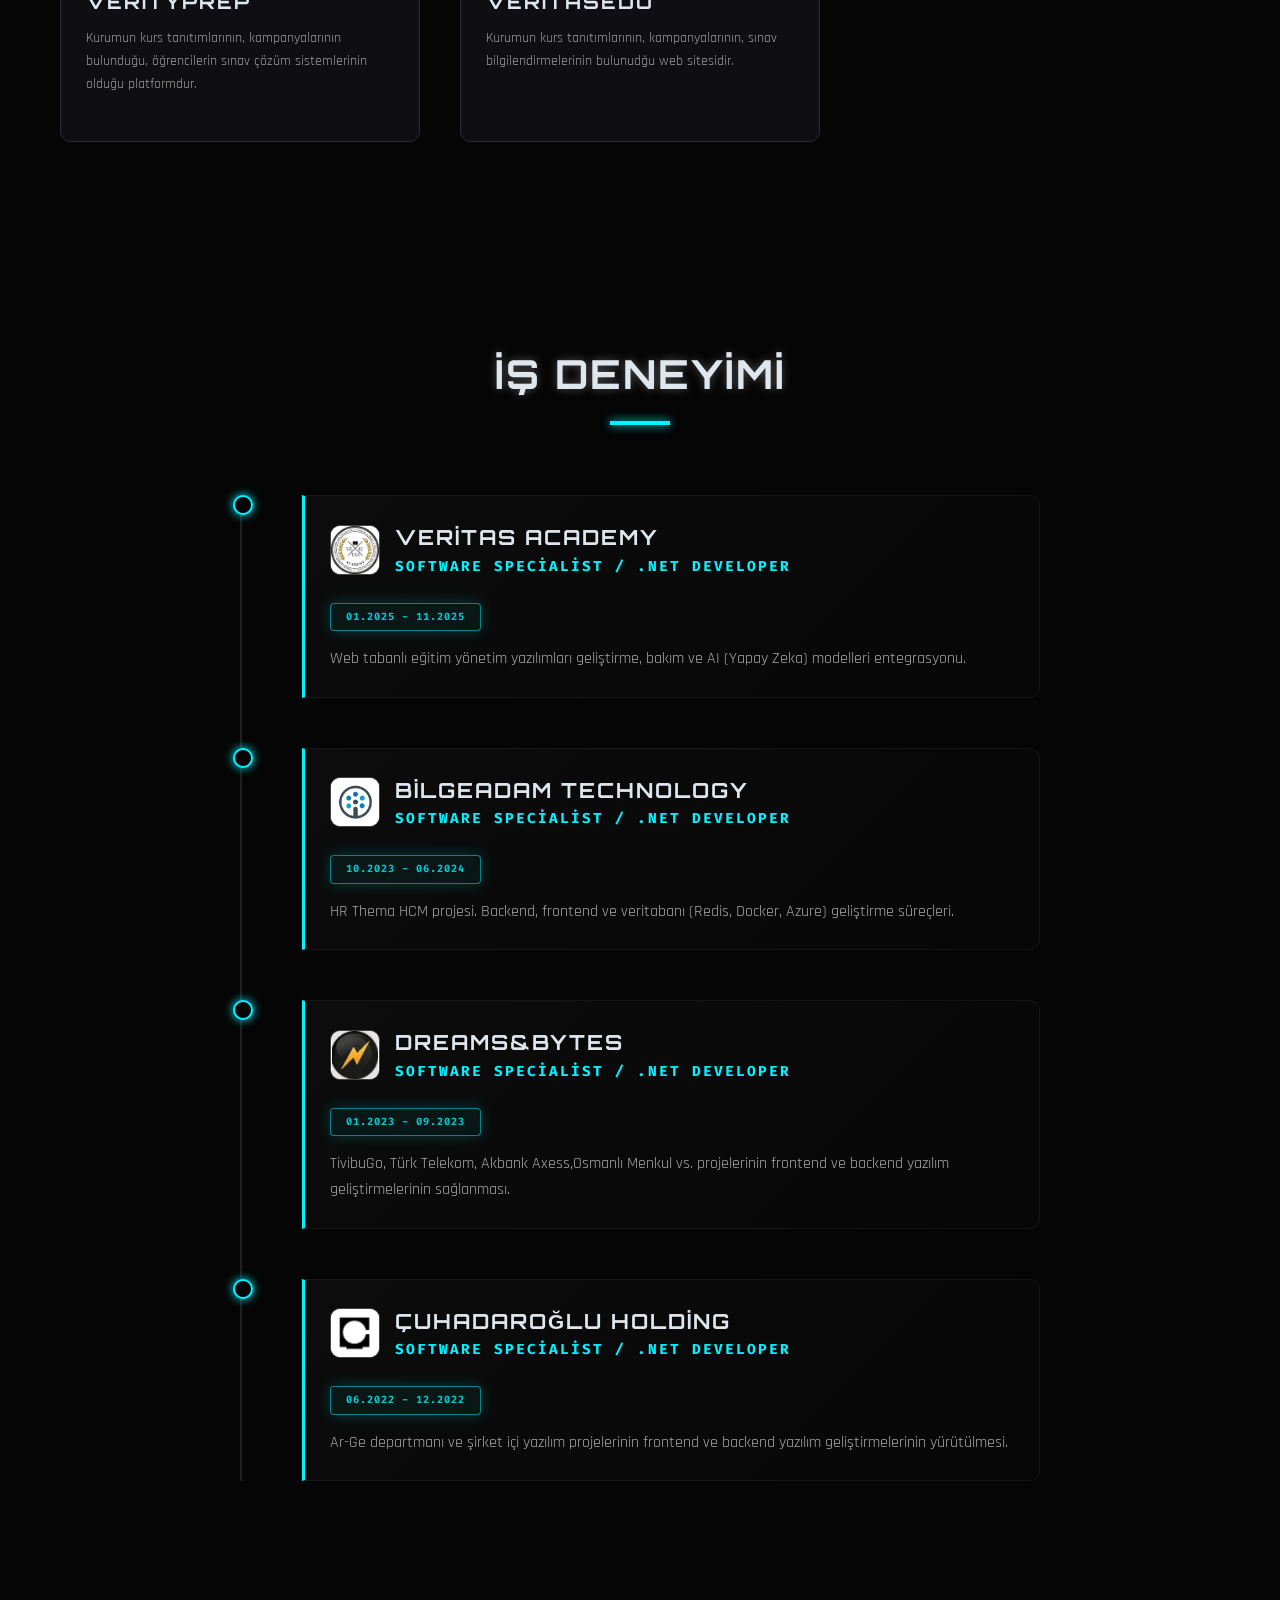
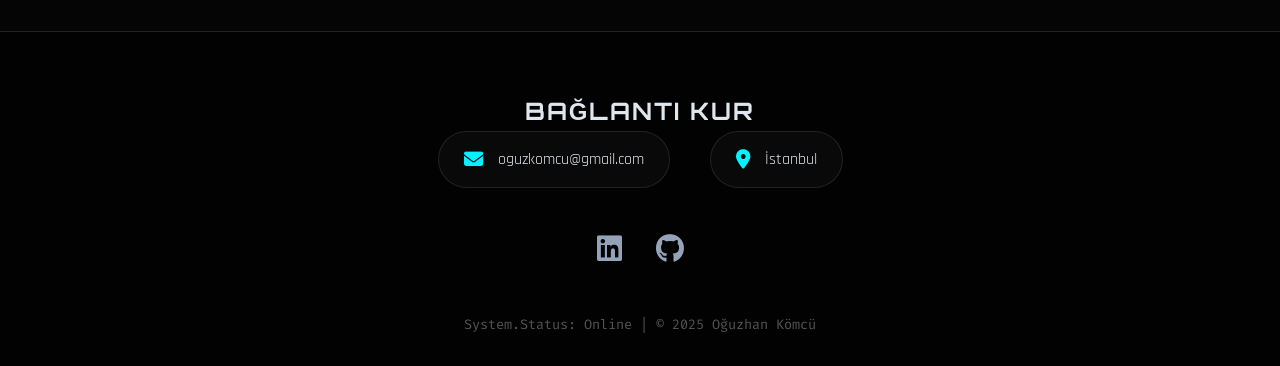
==== commit cf2a86fc: "delete telephone" ====
--- a/index.html
+++ b/index.html
@@ -872,12 +872,8 @@
                     <a href="mailto:oguzkomcu@gmail.com">oguzkomcu@gmail.com</a>
                 </div>
                 <div class="contact-item">
-                    <i class="fas fa-phone"></i>
-                    <span>0534 560 16 47</span>
-                </div>
-                <div class="contact-item">
                     <i class="fas fa-map-marker-alt"></i>
-                    <span>Küçükçekmece, İstanbul</span>
+                    <span>İstanbul</span>
                 </div>
             </div>
 
@@ -1001,3 +997,4 @@
 
 
 
+
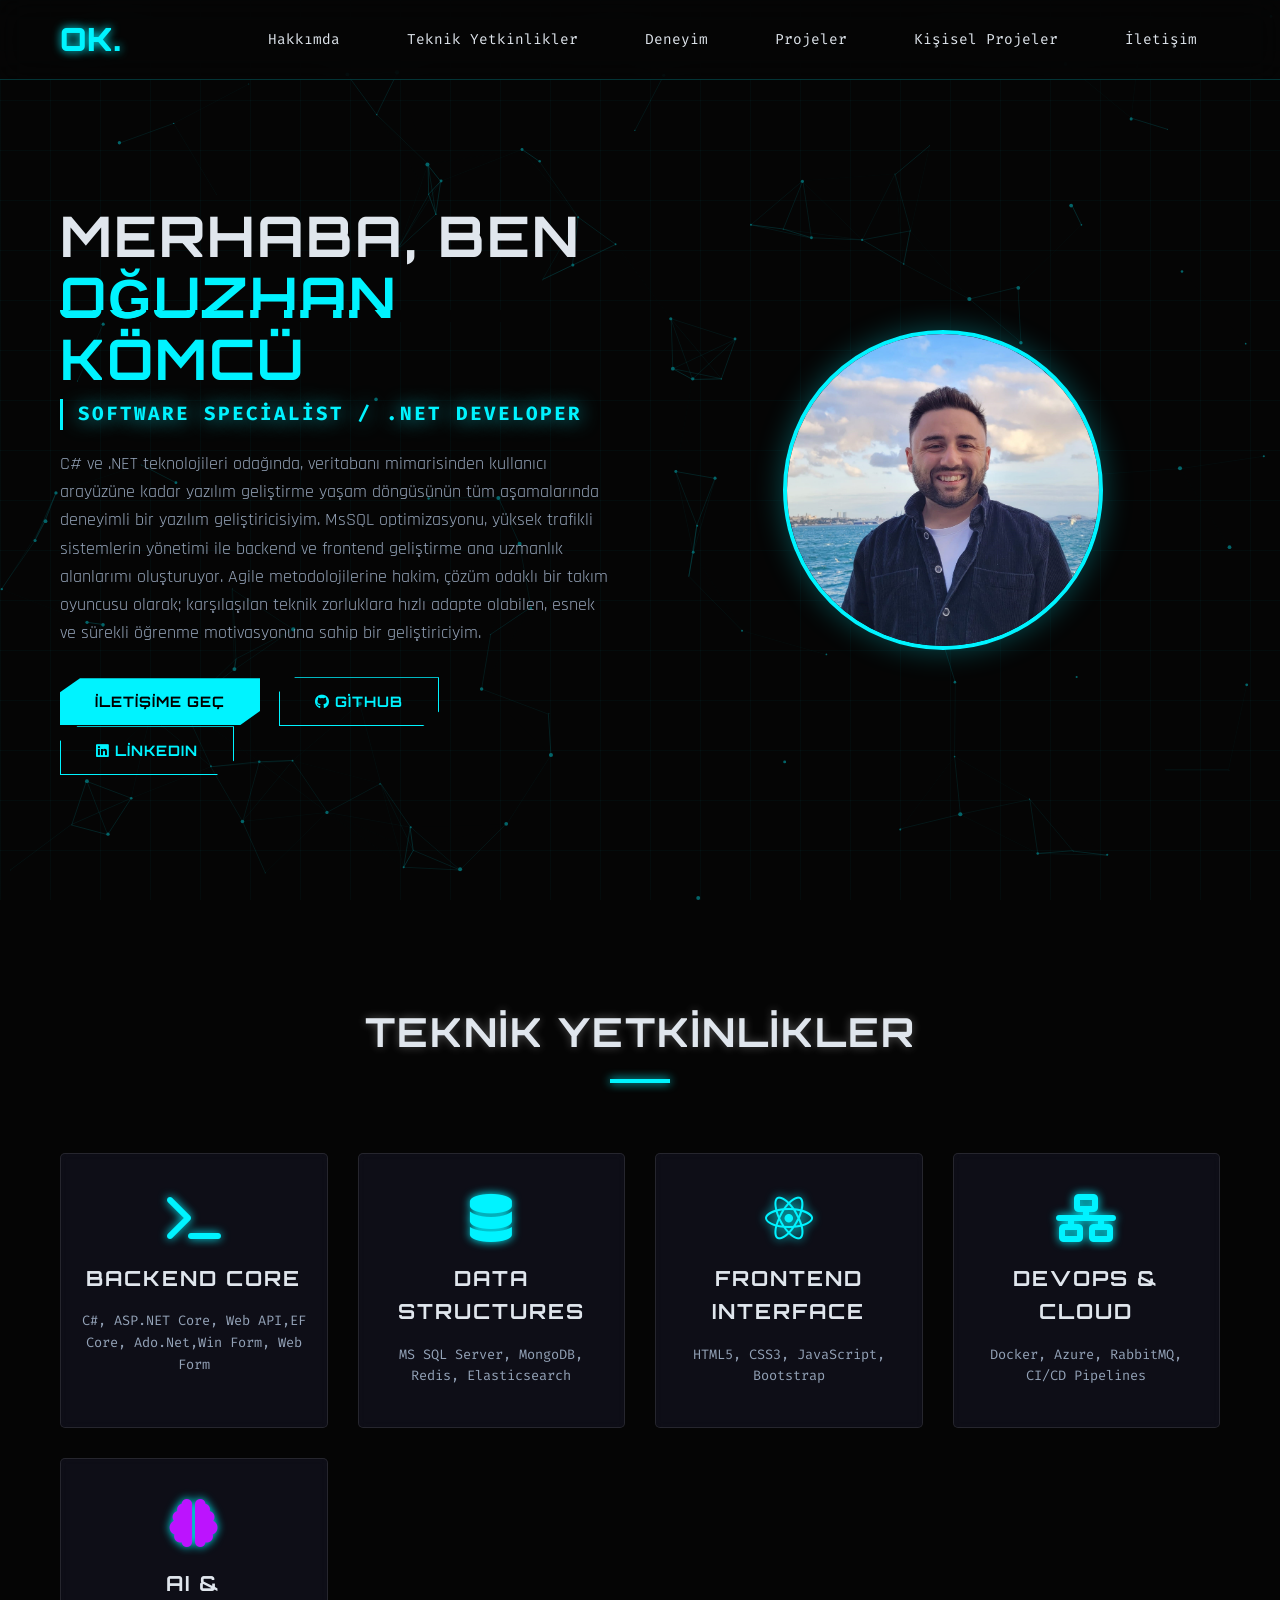
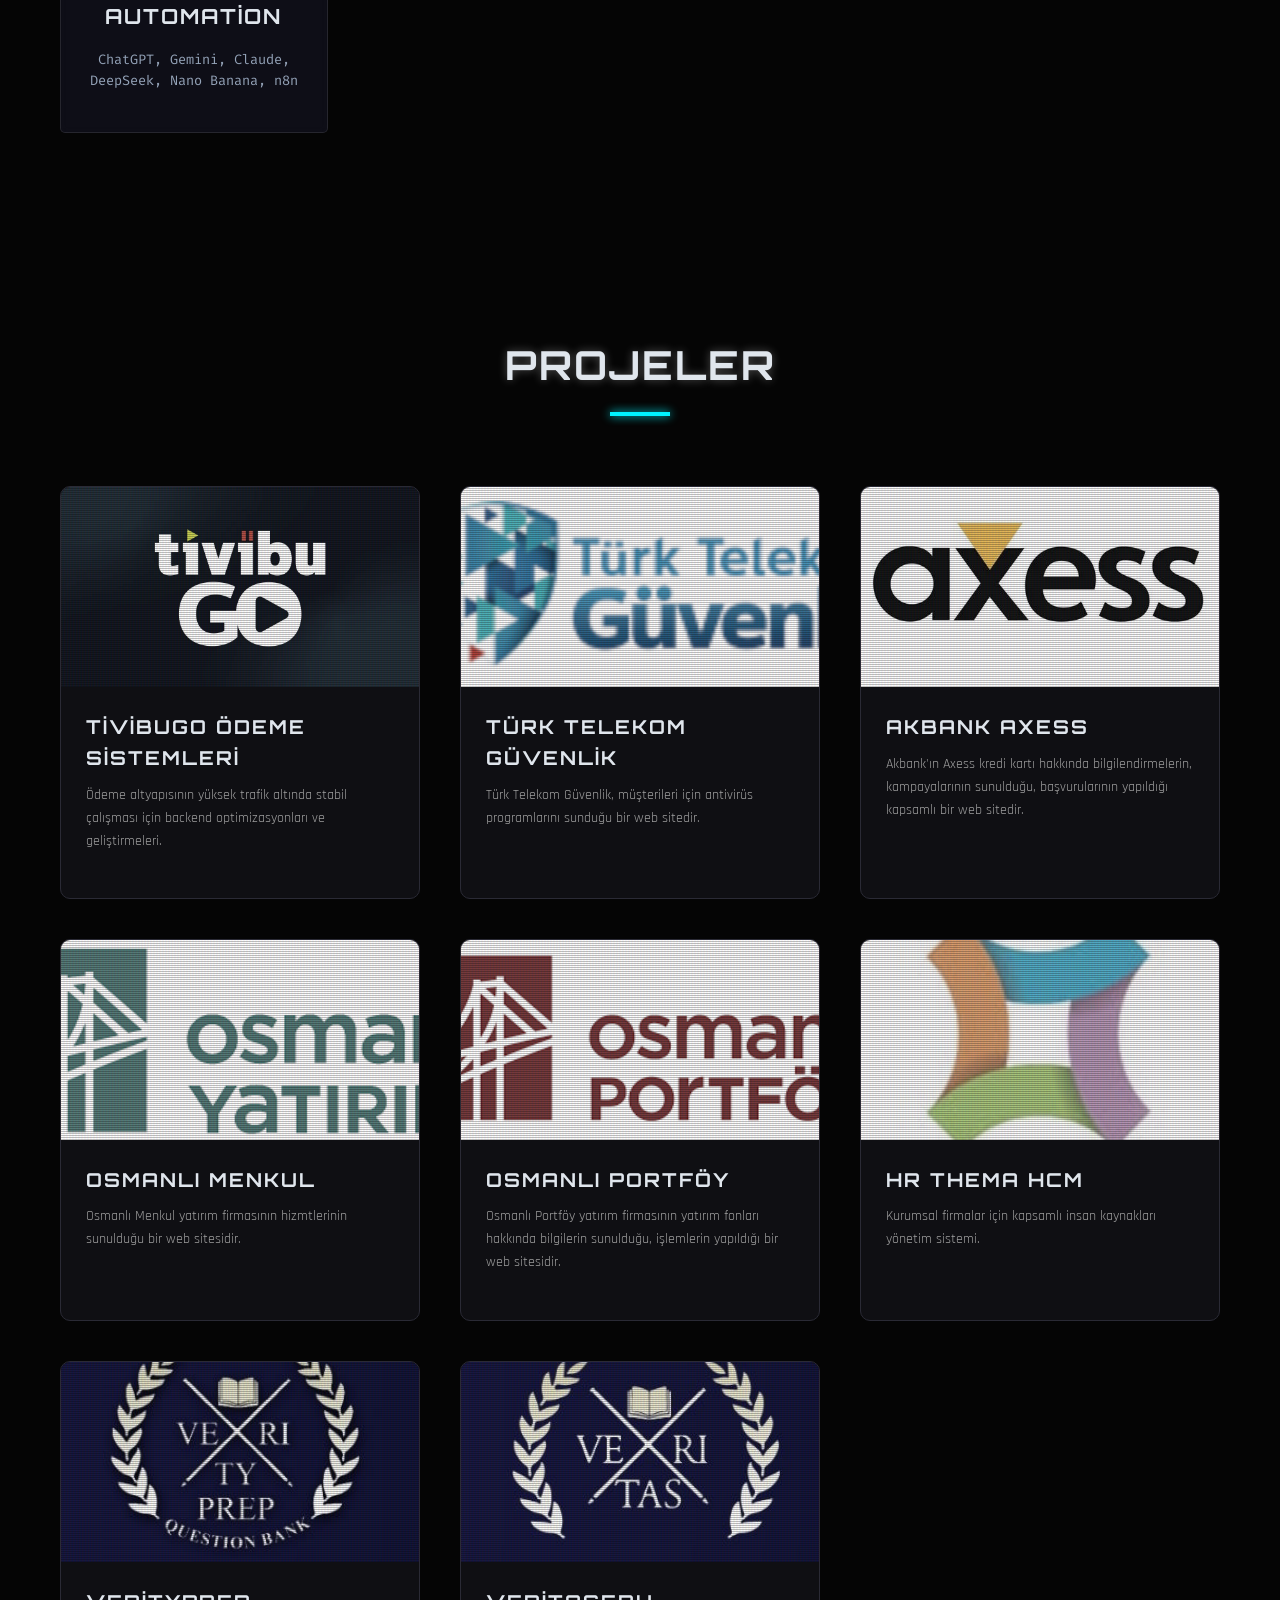
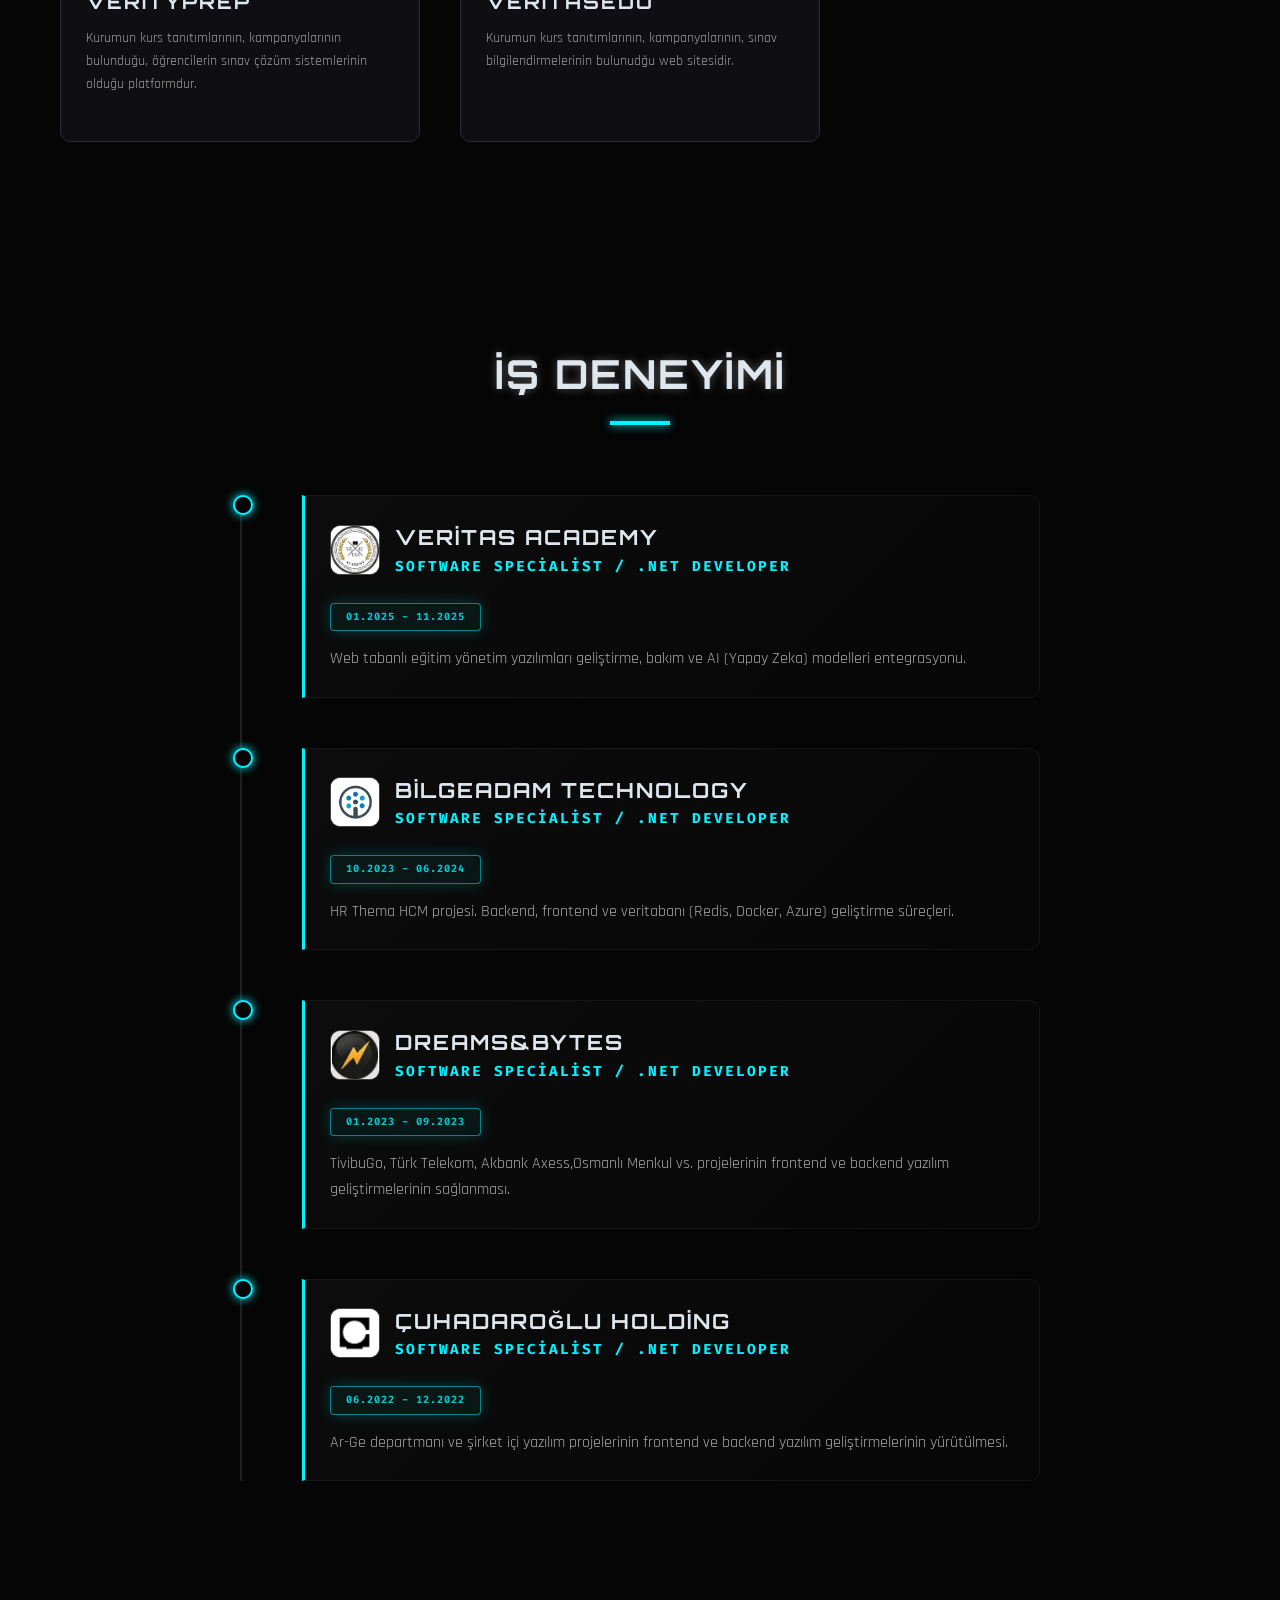
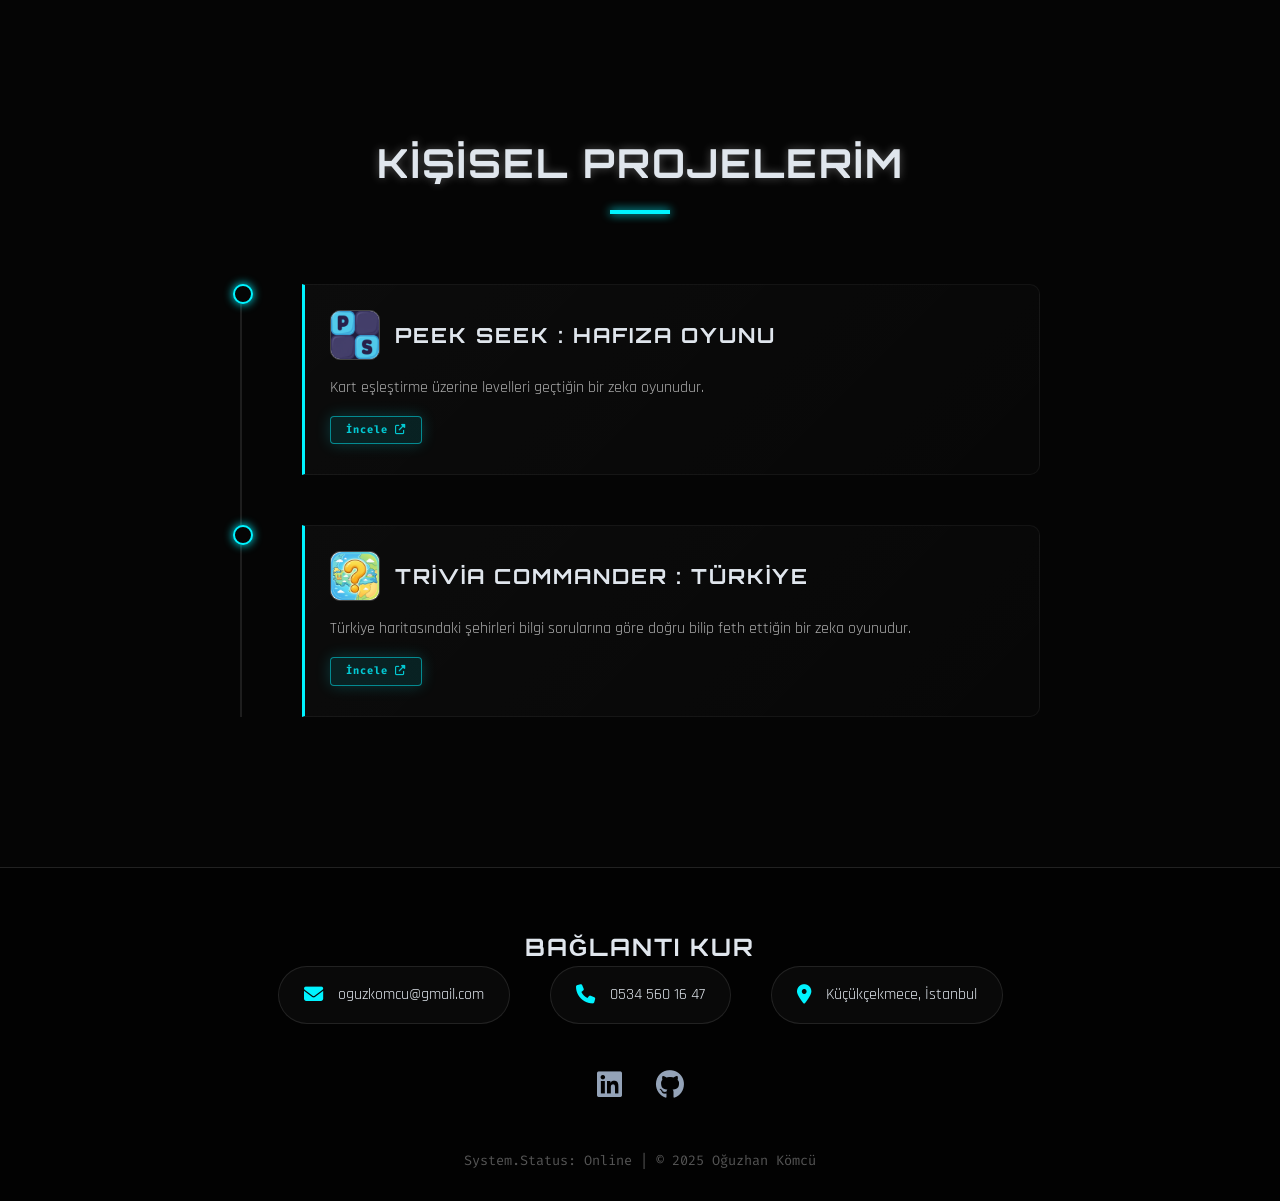
==== commit 8d562ec4: "Add Personal Projects section with Peek Seek and Trivia Commander" ====
--- a/index.html
+++ b/index.html
@@ -1,15 +1,17 @@
 <!DOCTYPE html>
 <html lang="tr">
+
 <head>
     <meta charset="UTF-8">
     <meta name="viewport" content="width=device-width, initial-scale=1.0">
     <title>Oğuzhan Kömcü | .NET Dev</title>
     <link rel="icon" href="img/favicon.ico">
     <link rel="stylesheet" href="https://cdnjs.cloudflare.com/ajax/libs/font-awesome/6.4.0/css/all.min.css">
-    <link href="https://fonts.googleapis.com/css2?family=Fira+Code:wght@300;400;600&family=Orbitron:wght@400;500;700;900&family=Rajdhani:wght@300;500;700&display=swap" rel="stylesheet">
-    
+    <link
+        href="https://fonts.googleapis.com/css2?family=Fira+Code:wght@300;400;600&family=Orbitron:wght@400;500;700;900&family=Rajdhani:wght@300;500;700&display=swap"
+        rel="stylesheet">
+
     <style>
-
         :root {
             --bg-dark: #050505;
             --bg-panel: rgba(20, 20, 35, 0.6);
@@ -30,7 +32,8 @@
         body {
             background-color: var(--bg-dark);
             color: var(--text-main);
-            font-family: 'Rajdhani', sans-serif; /* Fütüristik gövde fontu */
+            font-family: 'Rajdhani', sans-serif;
+            /* Fütüristik gövde fontu */
             line-height: 1.6;
             overflow-x: hidden;
         }
@@ -50,22 +53,34 @@
         ::-webkit-scrollbar {
             width: 8px;
         }
+
         ::-webkit-scrollbar-track {
             background: #0a0a0a;
         }
+
         ::-webkit-scrollbar-thumb {
             background: var(--neon-blue);
             border-radius: 4px;
         }
 
-        h1, h2, h3, h4 {
+        h1,
+        h2,
+        h3,
+        h4 {
             font-family: 'Orbitron', sans-serif;
             text-transform: uppercase;
             letter-spacing: 2px;
         }
 
-        a { text-decoration: none; color: inherit; transition: var(--transition); }
-        ul { list-style: none; }
+        a {
+            text-decoration: none;
+            color: inherit;
+            transition: var(--transition);
+        }
+
+        ul {
+            list-style: none;
+        }
 
         .container {
             max-width: 1200px;
@@ -102,8 +117,13 @@
             font-family: 'Orbitron', sans-serif;
         }
 
-        .nav-links { display: flex; }
-        .nav-links li { margin-left: 30px; }
+        .nav-links {
+            display: flex;
+        }
+
+        .nav-links li {
+            margin-left: 30px;
+        }
 
         .nav-links a {
             font-family: 'Fira Code', monospace;
@@ -119,6 +139,7 @@
             opacity: 0;
             transition: var(--transition);
         }
+
         .nav-links a::after {
             content: '/>';
             margin-left: 5px;
@@ -127,8 +148,14 @@
             transition: var(--transition);
         }
 
-        .nav-links a:hover { color: var(--neon-blue); }
-        .nav-links a:hover::before, .nav-links a:hover::after { opacity: 1; }
+        .nav-links a:hover {
+            color: var(--neon-blue);
+        }
+
+        .nav-links a:hover::before,
+        .nav-links a:hover::after {
+            opacity: 1;
+        }
 
         .hamburger {
             display: none;
@@ -150,8 +177,11 @@
         .hero-section::before {
             content: '';
             position: absolute;
-            top: 0; left: 0; width: 100%; height: 100%;
-            background: 
+            top: 0;
+            left: 0;
+            width: 100%;
+            height: 100%;
+            background:
                 linear-gradient(rgba(0, 243, 255, 0.03) 1px, transparent 1px),
                 linear-gradient(90deg, rgba(0, 243, 255, 0.03) 1px, transparent 1px);
             background-size: 50px 50px;
@@ -165,7 +195,10 @@
             width: 100%;
         }
 
-        .hero-text { flex: 1; padding-right: 50px; }
+        .hero-text {
+            flex: 1;
+            padding-right: 50px;
+        }
 
         .hero-text h1 {
             font-size: 3.5rem;
@@ -179,23 +212,30 @@
             position: relative;
             display: inline-block;
         }
-        
+
         /* Glitch Effect */
         .glitch {
             position: relative;
         }
-        .glitch::before, .glitch::after {
+
+        .glitch::before,
+        .glitch::after {
             content: attr(data-text);
             position: absolute;
-            top: 0; left: 0; width: 100%; height: 100%;
+            top: 0;
+            left: 0;
+            width: 100%;
+            height: 100%;
             background: var(--bg-dark);
         }
+
         .glitch::before {
             left: 2px;
             text-shadow: -1px 0 #ff00c1;
             clip: rect(44px, 450px, 56px, 0);
             animation: glitch-anim 5s infinite linear alternate-reverse;
         }
+
         .glitch::after {
             left: -2px;
             text-shadow: -1px 0 #00fff9;
@@ -204,14 +244,31 @@
         }
 
         @keyframes glitch-anim {
-            0% { clip: rect(18px, 9999px, 86px, 0); }
-            5% { clip: rect(40px, 9999px, 12px, 0); }
-            100% { clip: rect(4px, 9999px, 69px, 0); }
-        }
+            0% {
+                clip: rect(18px, 9999px, 86px, 0);
+            }
+
+            5% {
+                clip: rect(40px, 9999px, 12px, 0);
+            }
+
+            100% {
+                clip: rect(4px, 9999px, 69px, 0);
+            }
+        }
+
         @keyframes glitch-anim2 {
-            0% { clip: rect(82px, 9999px, 11px, 0); }
-            5% { clip: rect(32px, 9999px, 56px, 0); }
-            100% { clip: rect(10px, 9999px, 3px, 0); }
+            0% {
+                clip: rect(82px, 9999px, 11px, 0);
+            }
+
+            5% {
+                clip: rect(32px, 9999px, 56px, 0);
+            }
+
+            100% {
+                clip: rect(10px, 9999px, 3px, 0);
+            }
         }
 
         .hero-text h2 {
@@ -241,7 +298,8 @@
             width: 320px;
             height: 320px;
             object-fit: cover;
-            border-radius: 50%; /* Daire */
+            border-radius: 50%;
+            /* Daire */
             border: 4px solid var(--neon-blue);
             box-shadow: 0 0 30px rgba(0, 243, 255, 0.3);
             z-index: 2;
@@ -258,7 +316,11 @@
             animation: rotate 10s linear infinite;
         }*/
 
-        @keyframes rotate { 100% { transform: rotate(360deg); } }
+        @keyframes rotate {
+            100% {
+                transform: rotate(360deg);
+            }
+        }
 
         /* Cyber Buttons */
         .btn {
@@ -280,6 +342,7 @@
             background: var(--neon-blue);
             color: #000;
         }
+
         .btn-primary:hover {
             background: var(--neon-blue);
             color: #fff;
@@ -291,21 +354,26 @@
             color: var(--neon-blue);
             border: 1px solid var(--neon-blue);
         }
+
         .btn-outline:hover {
             background: rgba(0, 243, 255, 0.1);
             box-shadow: 0 0 15px rgba(0, 243, 255, 0.4);
         }
 
         /* --- GENEL SECTION --- */
-        .section { padding: 100px 0; }
+        .section {
+            padding: 100px 0;
+        }
+
         .section-title {
             text-align: center;
             font-size: 2.5rem;
             margin-bottom: 70px;
             color: var(--text-main);
             position: relative;
-            text-shadow: 0 0 10px rgba(255,255,255,0.3);
-        }
+            text-shadow: 0 0 10px rgba(255, 255, 255, 0.3);
+        }
+
         .section-title::after {
             content: '';
             display: block;
@@ -326,7 +394,7 @@
         .skill-card {
             background: var(--bg-panel);
             backdrop-filter: blur(5px);
-            border: 1px solid rgba(255,255,255,0.1);
+            border: 1px solid rgba(255, 255, 255, 0.1);
             padding: 40px 20px;
             text-align: center;
             border-radius: 5px;
@@ -338,7 +406,10 @@
         .skill-card::before {
             content: '';
             position: absolute;
-            top: 0; left: 0; width: 100%; height: 3px;
+            top: 0;
+            left: 0;
+            width: 100%;
+            height: 3px;
             background: linear-gradient(90deg, transparent, var(--neon-blue), transparent);
             transform: translateX(-100%);
             transition: 0.5s;
@@ -349,7 +420,10 @@
             border-color: var(--neon-blue);
             box-shadow: inset 0 0 20px rgba(0, 243, 255, 0.1);
         }
-        .skill-card:hover::before { transform: translateX(100%); }
+
+        .skill-card:hover::before {
+            transform: translateX(100%);
+        }
 
         .skill-card i {
             font-size: 3rem;
@@ -358,8 +432,17 @@
             filter: drop-shadow(0 0 5px var(--neon-blue));
         }
 
-        .skill-card h3 { color: var(--text-main); font-size: 1.3rem; margin-bottom: 15px; }
-        .skill-card p { font-family: 'Fira Code', monospace; font-size: 0.85rem; color: var(--text-muted); }
+        .skill-card h3 {
+            color: var(--text-main);
+            font-size: 1.3rem;
+            margin-bottom: 15px;
+        }
+
+        .skill-card p {
+            font-family: 'Fira Code', monospace;
+            font-size: 0.85rem;
+            color: var(--text-muted);
+        }
 
         /* --- PROJECTS (CYBERPUNK GRID) --- */
         .projects-grid {
@@ -388,12 +471,15 @@
             overflow: hidden;
             position: relative;
         }
-        
+
         /* Resim üzerine tarama çizgisi efekti */
         .project-img::after {
             content: '';
             position: absolute;
-            top: 0; left: 0; width: 100%; height: 100%;
+            top: 0;
+            left: 0;
+            width: 100%;
+            height: 100%;
             background: linear-gradient(rgba(18, 16, 16, 0) 50%, rgba(0, 0, 0, 0.25) 50%), linear-gradient(90deg, rgba(255, 0, 0, 0.06), rgba(0, 255, 0, 0.02), rgba(0, 0, 255, 0.06));
             background-size: 100% 2px, 3px 100%;
             pointer-events: none;
@@ -412,10 +498,22 @@
             filter: grayscale(0%);
         }
 
-        .project-info { padding: 25px; }
-        .project-info h3 { color: var(--white); font-size: 1.2rem; margin-bottom: 10px; }
-        .project-info p { color: #a0a0a0; font-size: 0.9rem; margin-bottom: 20px; }
-        
+        .project-info {
+            padding: 25px;
+        }
+
+        .project-info h3 {
+            color: var(--white);
+            font-size: 1.2rem;
+            margin-bottom: 10px;
+        }
+
+        .project-info p {
+            color: #a0a0a0;
+            font-size: 0.9rem;
+            margin-bottom: 20px;
+        }
+
         /* --- TIMELINE (CIRCUIT BOARD STYLE) --- */
         .timeline {
             max-width: 800px;
@@ -435,7 +533,8 @@
         .timeline-item::before {
             content: '';
             position: absolute;
-            left: -39px; /* Çizgiye hizalama */
+            left: -39px;
+            /* Çizgiye hizalama */
             top: 0;
             width: 16px;
             height: 16px;
@@ -447,16 +546,16 @@
         }
 
         .timeline-content {
-            background: linear-gradient(135deg, rgba(255,255,255,0.03) 0%, rgba(255,255,255,0.01) 100%);
+            background: linear-gradient(135deg, rgba(255, 255, 255, 0.03) 0%, rgba(255, 255, 255, 0.01) 100%);
             padding: 25px;
-            border: 1px solid rgba(255,255,255,0.05);
+            border: 1px solid rgba(255, 255, 255, 0.05);
             border-left: 3px solid var(--neon-blue);
             border-radius: 0 10px 10px 0;
             transition: var(--transition);
         }
-        
+
         .timeline-content:hover {
-            background: linear-gradient(135deg, rgba(0, 243, 255, 0.05) 0%, rgba(0,0,0,0) 100%);
+            background: linear-gradient(135deg, rgba(0, 243, 255, 0.05) 0%, rgba(0, 0, 0, 0) 100%);
         }
 
         .timeline-header {
@@ -468,15 +567,31 @@
         }
 
         .company-logo {
-            width: 50px; height: 50px;
+            width: 50px;
+            height: 50px;
             border-radius: 10px;
             overflow: hidden;
             border: 1px solid #444;
         }
-        .company-logo img { width: 100%; height: 100%; object-fit: contain; background: #fff;}
-
-        .timeline-title h3 { font-size: 1.3rem; color: var(--text-main); }
-        .timeline-title h4 { font-family: 'Fira Code', monospace; font-size: 0.9rem; color: var(--neon-blue); }
+
+        .company-logo img {
+            width: 100%;
+            height: 100%;
+            object-fit: contain;
+            background: #fff;
+        }
+
+        .timeline-title h3 {
+            font-size: 1.3rem;
+            color: var(--text-main);
+        }
+
+        .timeline-title h4 {
+            font-family: 'Fira Code', monospace;
+            font-size: 0.9rem;
+            color: var(--neon-blue);
+        }
+
         .date {
             font-size: 0.8rem;
             color: var(--neon-blue);
@@ -507,10 +622,10 @@
             display: flex;
             align-items: center;
             gap: 15px;
-            background: rgba(255,255,255,0.03);
+            background: rgba(255, 255, 255, 0.03);
             padding: 15px 25px;
             border-radius: 30px;
-            border: 1px solid rgba(255,255,255,0.1);
+            border: 1px solid rgba(255, 255, 255, 0.1);
             transition: var(--transition);
         }
 
@@ -519,7 +634,10 @@
             box-shadow: 0 0 15px rgba(0, 243, 255, 0.2);
         }
 
-        .contact-item i { color: var(--neon-blue); font-size: 1.2rem; }
+        .contact-item i {
+            color: var(--neon-blue);
+            font-size: 1.2rem;
+        }
 
         .social-footer a {
             color: var(--text-muted);
@@ -528,94 +646,134 @@
             transition: var(--transition);
         }
 
-      .dateBox {
-           font-size: 0.65rem;
-            font-weight: 700; 
-            color: rgba(0, 243, 255, 0.8); 
-            border: 1px solid rgba(0, 243, 255, 0.5); 
-            background: rgba(0, 243, 255, 0.05); 
-            padding: 5px 15px; 
+        .dateBox {
+            font-size: 0.65rem;
+            font-weight: 700;
+            color: rgba(0, 243, 255, 0.8);
+            border: 1px solid rgba(0, 243, 255, 0.5);
+            background: rgba(0, 243, 255, 0.05);
+            padding: 5px 15px;
             border-radius: 4px;
             display: inline-block;
             margin-top: 10px;
             margin-bottom: 5px;
-            box-shadow: 0 0 15px rgba(0, 243, 255, 0.2); 
+            box-shadow: 0 0 15px rgba(0, 243, 255, 0.2);
             letter-spacing: 1px;
             font-family: 'Fira Code', monospace;
         }
-        .social-footer a:hover { color: var(--neon-blue); text-shadow: 0 0 10px var(--neon-blue); }
-
-        .copyright { color: #555; font-size: 0.85rem; margin-top: 40px; font-family: 'Fira Code', monospace;}
+
+        .social-footer a:hover {
+            color: var(--neon-blue);
+            text-shadow: 0 0 10px var(--neon-blue);
+        }
+
+        .copyright {
+            color: #555;
+            font-size: 0.85rem;
+            margin-top: 40px;
+            font-family: 'Fira Code', monospace;
+        }
 
         /* --- RESPONSIVE --- */
         @media (max-width: 992px) {
-            .hero-content { flex-direction: column-reverse; text-align: center; }
-            .hero-text { padding-right: 0; margin-top: 40px; }
-            .hero-text h1 { font-size: 2.5rem; }
-            .hero-text h2 { display: inline-block; }
+            .hero-content {
+                flex-direction: column-reverse;
+                text-align: center;
+            }
+
+            .hero-text {
+                padding-right: 0;
+                margin-top: 40px;
+            }
+
+            .hero-text h1 {
+                font-size: 2.5rem;
+            }
+
+            .hero-text h2 {
+                display: inline-block;
+            }
         }
 
         @media (max-width: 768px) {
             .nav-links {
                 position: absolute;
-                top: 80px; left: 0; width: 100%;
-                background: rgba(5,5,5,0.95);
+                top: 80px;
+                left: 0;
+                width: 100%;
+                background: rgba(5, 5, 5, 0.95);
                 flex-direction: column;
                 align-items: center;
                 padding: 20px 0;
                 clip-path: circle(0% at 100% 0);
                 transition: clip-path 0.5s ease-in-out;
             }
-            .nav-links.active { clip-path: circle(140% at 100% 0); }
-            .nav-links li { margin: 15px 0; }
-            .hamburger { display: block; }
-            
-            .timeline { padding-left: 20px; }
-            .contact-container { flex-direction: column; gap: 15px; }
-        }
-@media (max-width: 991px) {
-    .hero-section {
-        padding-top: 150px !important;
-        padding-bottom: 50px !important;
-        height: auto !important;
-        min-height: auto !important;
-        display: block !important;
-    }
-
-    .hero-content {
-        display: flex !important;
-        flex-direction: column-reverse !important;
-        justify-content: flex-start !important;
-        align-items: center !important;
-        padding-top: 0 !important;
-    }
-
-    .hero-image {
-        width: 100%;
-        display: flex;
-        justify-content: center;
-        margin-bottom: 30px;
-        margin-top: 10px;
-    }
-
-    .hero-image img {
-        max-width: 200px;
-        height: auto;
-        border-radius: 50%;
-    }
-
-    .hero-text {
-        width: 100%;
-        text-align: center;
-    }
-
-    .hero-btns {
-        justify-content: center;
-    }
-}
-}
+
+            .nav-links.active {
+                clip-path: circle(140% at 100% 0);
+            }
+
+            .nav-links li {
+                margin: 15px 0;
+            }
+
+            .hamburger {
+                display: block;
+            }
+
+            .timeline {
+                padding-left: 20px;
+            }
+
+            .contact-container {
+                flex-direction: column;
+                gap: 15px;
+            }
+        }
+
+        @media (max-width: 991px) {
+            .hero-section {
+                padding-top: 150px !important;
+                padding-bottom: 50px !important;
+                height: auto !important;
+                min-height: auto !important;
+                display: block !important;
+            }
+
+            .hero-content {
+                display: flex !important;
+                flex-direction: column-reverse !important;
+                justify-content: flex-start !important;
+                align-items: center !important;
+                padding-top: 0 !important;
+            }
+
+            .hero-image {
+                width: 100%;
+                display: flex;
+                justify-content: center;
+                margin-bottom: 30px;
+                margin-top: 10px;
+            }
+
+            .hero-image img {
+                max-width: 200px;
+                height: auto;
+                border-radius: 50%;
+            }
+
+            .hero-text {
+                width: 100%;
+                text-align: center;
+            }
+
+            .hero-btns {
+                justify-content: center;
+            }
+        }
     </style>
 </head>
+
 <body>
 
     <canvas id="canvas-bg"></canvas>
@@ -623,7 +781,7 @@
     <nav class="navbar">
         <div class="container">
             <a href="#" class="logo">OK<span style="color:var(--white)">.</span></a>
-            
+
             <div class="hamburger" id="hamburger">
                 <i class="fas fa-bars"></i>
             </div>
@@ -633,6 +791,7 @@
                 <li><a href="#skills">Teknik Yetkinlikler</a></li>
                 <li><a href="#experience">Deneyim</a></li>
                 <li><a href="#projects">Projeler</a></li>
+                <li><a href="#personal-projects">Kişisel Projeler</a></li>
                 <li><a href="#contact">İletişim</a></li>
             </ul>
         </div>
@@ -642,18 +801,23 @@
         <div class="container hero-content">
             <div class="hero-text">
                 <h1>Merhaba, Ben <br><span class="highlight glitch" data-text="Oğuzhan Kömcü">Oğuzhan Kömcü</span></h1>
-      <h2>
-    <span style="color: #00f3ff; text-shadow: 0 0 20px rgba(0, 243, 255, 0.8);">Software Specialist / .NET Developer</span>
-</h2>
-                <p> C# ve .NET teknolojileri odağında, veritabanı mimarisinden kullanıcı arayüzüne kadar 
+                <h2>
+                    <span style="color: #00f3ff; text-shadow: 0 0 20px rgba(0, 243, 255, 0.8);">Software Specialist /
+                        .NET Developer</span>
+                </h2>
+                <p> C# ve .NET teknolojileri odağında, veritabanı mimarisinden kullanıcı arayüzüne kadar
                     yazılım geliştirme yaşam döngüsünün tüm aşamalarında deneyimli bir yazılım geliştiricisiyim.
-                    MsSQL optimizasyonu, yüksek trafikli sistemlerin yönetimi ile backend ve frontend geliştirme ana uzmanlık alanlarımı oluşturuyor.
-                    Agile metodolojilerine hakim, çözüm odaklı bir takım oyuncusu olarak; karşılaşılan teknik zorluklara hızlı adapte olabilen, 
+                    MsSQL optimizasyonu, yüksek trafikli sistemlerin yönetimi ile backend ve frontend geliştirme ana
+                    uzmanlık alanlarımı oluşturuyor.
+                    Agile metodolojilerine hakim, çözüm odaklı bir takım oyuncusu olarak; karşılaşılan teknik zorluklara
+                    hızlı adapte olabilen,
                     esnek ve sürekli öğrenme motivasyonuna sahip bir geliştiriciyim.</p>
                 <div class="hero-btns">
                     <a href="#contact" class="btn btn-primary">İletişime Geç</a>
-                    <a href="https://github.com/oguzhanKomcu" target="_blank" class="btn btn-outline"><i class="fab fa-github"></i> GitHub</a>
-                    <a href="https://linkedin.com/in/oguzhankomcu1" target="_blank" class="btn btn-outline"><i class="fab fa-linkedin"></i> LinkedIn</a>
+                    <a href="https://github.com/oguzhanKomcu" target="_blank" class="btn btn-outline"><i
+                            class="fab fa-github"></i> GitHub</a>
+                    <a href="https://linkedin.com/in/oguzhankomcu1" target="_blank" class="btn btn-outline"><i
+                            class="fab fa-linkedin"></i> LinkedIn</a>
                 </div>
             </div>
             <div class="hero-image">
@@ -662,11 +826,11 @@
         </div>
     </section>
 
-<section id="skills" class="section">
+    <section id="skills" class="section">
         <div class="container">
             <h2 class="section-title">Teknik Yetkinlikler</h2>
             <div class="skills-grid">
-                
+
                 <div class="skill-card">
                     <i class="fas fa-terminal"></i>
                     <h3>Backend Core</h3>
@@ -692,106 +856,113 @@
                 </div>
 
                 <div class="skill-card">
-                    <i class="fas fa-brain" style="color: #bc13fe;"></i> <h3>AI & Automation</h3>
+                    <i class="fas fa-brain" style="color: #bc13fe;"></i>
+                    <h3>AI & Automation</h3>
                     <p>ChatGPT, Gemini, Claude, DeepSeek, Nano Banana, n8n</p>
                 </div>
 
             </div>
         </div>
     </section>
-<section id="projects" class="section">
+    <section id="projects" class="section">
         <div class="container">
             <h2 class="section-title">Projeler</h2>
             <div class="projects-grid">
-               
+
                 <div class="project-card">
                     <a href="https://odeme.tivibu.com.tr/">
-                    <div class="project-img">
-                        <img src="img/tivibugo.jpg" alt="TivibuGo Ödeme">
-                    </div>
-                    <div class="project-info">
-                        <h3>TivibuGo Ödeme Sistemleri</h3>
-                        <p>Ödeme altyapısının yüksek trafik altında stabil çalışması için backend optimizasyonları ve geliştirmeleri.</p>
-                    </div>
+                        <div class="project-img">
+                            <img src="img/tivibugo.jpg" alt="TivibuGo Ödeme">
+                        </div>
+                        <div class="project-info">
+                            <h3>TivibuGo Ödeme Sistemleri</h3>
+                            <p>Ödeme altyapısının yüksek trafik altında stabil çalışması için backend optimizasyonları
+                                ve geliştirmeleri.</p>
+                        </div>
                     </a>
                 </div>
                 <div class="project-card">
                     <a href="https://www.turktelekomguvenlik.com/">
-                    <div class="project-img">
-                        <img src="img/turktelekomguvenlik.jpg" alt="Türk Telekom Güvenlik">
-                    </div>
-                    <div class="project-info">
-                        <h3>Türk Telekom Güvenlik</h3>
-                        <p>Türk Telekom Güvenlik, müşterileri için antivirüs programlarını sunduğu bir web sitedir.</p>
-                    </div>
+                        <div class="project-img">
+                            <img src="img/turktelekomguvenlik.jpg" alt="Türk Telekom Güvenlik">
+                        </div>
+                        <div class="project-info">
+                            <h3>Türk Telekom Güvenlik</h3>
+                            <p>Türk Telekom Güvenlik, müşterileri için antivirüs programlarını sunduğu bir web sitedir.
+                            </p>
+                        </div>
                     </a>
                 </div>
                 <div class="project-card">
                     <a href="https://www.axess.com.tr/">
-                    <div class="project-img">
-                        <img src="img/axess.jpg" alt="Akbank Axess">
-                    </div>
-                    <div class="project-info">
-                        <h3>Akbank Axess</h3>
-                        <p>Akbank'ın Axess kredi kartı hakkında bilgilendirmelerin, kampayalarının sunulduğu, başvurularının yapıldığı kapsamlı bir web sitedir.</p>
-                    </div>
+                        <div class="project-img">
+                            <img src="img/axess.jpg" alt="Akbank Axess">
+                        </div>
+                        <div class="project-info">
+                            <h3>Akbank Axess</h3>
+                            <p>Akbank'ın Axess kredi kartı hakkında bilgilendirmelerin, kampayalarının sunulduğu,
+                                başvurularının yapıldığı kapsamlı bir web sitedir.</p>
+                        </div>
                     </a>
                 </div>
                 <div class="project-card">
                     <a href="https://www.osmanlimenkul.com.tr/">
-                    <div class="project-img">
-                        <img src="img/osmanlıyatırım.jpg" alt="Osmanlı Menkul">
-                    </div>
-                    <div class="project-info">
-                        <h3>Osmanlı Menkul</h3>
-                        <p>Osmanlı Menkul yatırım firmasının hizmtlerinin sunulduğu bir web sitesidir.</p>
-                    </div>
+                        <div class="project-img">
+                            <img src="img/osmanlıyatırım.jpg" alt="Osmanlı Menkul">
+                        </div>
+                        <div class="project-info">
+                            <h3>Osmanlı Menkul</h3>
+                            <p>Osmanlı Menkul yatırım firmasının hizmtlerinin sunulduğu bir web sitesidir.</p>
+                        </div>
                     </a>
                 </div>
                 <div class="project-card">
                     <a href="https://www.osmanliportfoy.com.tr/">
-                    <div class="project-img">
-                        <img src="img/osmanliportfoy.jpg" alt="Osmanlı Portföy">
-                    </div>
-                    <div class="project-info">
-                        <h3>Osmanlı Portföy</h3>
-                        <p>Osmanlı Portföy yatırım firmasının yatırım fonları hakkında bilgilerin sunulduğu, işlemlerin yapıldığı bir web sitesidir.</p>
-                    </div>
+                        <div class="project-img">
+                            <img src="img/osmanliportfoy.jpg" alt="Osmanlı Portföy">
+                        </div>
+                        <div class="project-info">
+                            <h3>Osmanlı Portföy</h3>
+                            <p>Osmanlı Portföy yatırım firmasının yatırım fonları hakkında bilgilerin sunulduğu,
+                                işlemlerin yapıldığı bir web sitesidir.</p>
+                        </div>
                     </a>
                 </div>
 
                 <div class="project-card">
                     <a href="https://www.hrthema.com/">
-                    <div class="project-img">
-                        <img src="img/hrthema.jpg" alt="HR Thema Project">
-                    </div>
-                    <div class="project-info">
-                        <h3>HR Thema HCM</h3>
-                        <p>Kurumsal firmalar için kapsamlı insan kaynakları yönetim sistemi.</p>
-                    </div>
+                        <div class="project-img">
+                            <img src="img/hrthema.jpg" alt="HR Thema Project">
+                        </div>
+                        <div class="project-info">
+                            <h3>HR Thema HCM</h3>
+                            <p>Kurumsal firmalar için kapsamlı insan kaynakları yönetim sistemi.</p>
+                        </div>
                     </a>
                 </div>
 
                 <div class="project-card">
                     <a href="https://verityprep.com/">
-                    <div class="project-img">
-                        <img src="img/verityprep.jpg" alt="Verityprep">
-                    </div>
-                    <div class="project-info">
-                        <h3>Verityprep</h3>
-                        <p>Kurumun kurs tanıtımlarının, kampanyalarının bulunduğu, öğrencilerin sınav çözüm sistemlerinin olduğu platformdur.</p>
-                    </div>
+                        <div class="project-img">
+                            <img src="img/verityprep.jpg" alt="Verityprep">
+                        </div>
+                        <div class="project-info">
+                            <h3>Verityprep</h3>
+                            <p>Kurumun kurs tanıtımlarının, kampanyalarının bulunduğu, öğrencilerin sınav çözüm
+                                sistemlerinin olduğu platformdur.</p>
+                        </div>
                     </a>
                 </div>
                 <div class="project-card">
                     <a href="https://verityprep.com/">
-                    <div class="project-img">
-                        <img src="img/veritasedu.jpg" alt="Veritasedu">
-                    </div>
-                    <div class="project-info">
-                        <h3>Veritasedu</h3>
-                        <p>Kurumun kurs tanıtımlarının, kampanyalarının, sınav bilgilendirmelerinin bulunudğu web sitesidir.</p>
-                    </div>
+                        <div class="project-img">
+                            <img src="img/veritasedu.jpg" alt="Veritasedu">
+                        </div>
+                        <div class="project-info">
+                            <h3>Veritasedu</h3>
+                            <p>Kurumun kurs tanıtımlarının, kampanyalarının, sınav bilgilendirmelerinin bulunudğu web
+                                sitesidir.</p>
+                        </div>
                     </a>
                 </div>
 
@@ -802,7 +973,7 @@
         <div class="container">
             <h2 class="section-title">İş Deneyimi</h2>
             <div class="timeline">
-                
+
                 <div class="timeline-item">
                     <div class="timeline-content">
                         <div class="timeline-header">
@@ -813,7 +984,8 @@
                             </div>
                         </div>
                         <span class="dateBox">01.2025 - 11.2025</span>
-                        <p style="margin-top:10px; color:#aaa;">Web tabanlı eğitim yönetim yazılımları geliştirme, bakım ve AI (Yapay Zeka) modelleri entegrasyonu.</p>
+                        <p style="margin-top:10px; color:#aaa;">Web tabanlı eğitim yönetim yazılımları geliştirme, bakım
+                            ve AI (Yapay Zeka) modelleri entegrasyonu.</p>
                     </div>
                 </div>
 
@@ -827,13 +999,14 @@
                             </div>
                         </div>
                         <span class="dateBox">10.2023 - 06.2024</span>
-                        <p style="margin-top:10px; color:#aaa;">HR Thema HCM projesi. Backend, frontend ve veritabanı (Redis, Docker, Azure) geliştirme süreçleri.</p>
+                        <p style="margin-top:10px; color:#aaa;">HR Thema HCM projesi. Backend, frontend ve veritabanı
+                            (Redis, Docker, Azure) geliştirme süreçleri.</p>
                     </div>
                 </div>
 
                 <div class="timeline-item">
                     <div class="timeline-content">
-                         <div class="timeline-header">
+                        <div class="timeline-header">
                             <div class="company-logo"><img src="img/dblogo.jpg" alt="DreamsBytes"></div>
                             <div class="timeline-title">
                                 <h3>Dreams&Bytes</h3>
@@ -841,13 +1014,14 @@
                             </div>
                         </div>
                         <span class="dateBox">01.2023 - 09.2023</span>
-                        <p style="margin-top:10px; color:#aaa;">TivibuGo, Türk Telekom, Akbank Axess,Osmanlı Menkul vs. projelerinin frontend ve backend yazılım geliştirmelerinin sağlanması.</p>
+                        <p style="margin-top:10px; color:#aaa;">TivibuGo, Türk Telekom, Akbank Axess,Osmanlı Menkul vs.
+                            projelerinin frontend ve backend yazılım geliştirmelerinin sağlanması.</p>
                     </div>
                 </div>
 
                 <div class="timeline-item">
                     <div class="timeline-content">
-                         <div class="timeline-header">
+                        <div class="timeline-header">
                             <div class="company-logo"><img src="img/cuhadaroglu_metal_logo.jpg" alt="Çuhadaroğlu"></div>
                             <div class="timeline-title">
                                 <h3>Çuhadaroğlu Holding</h3>
@@ -855,14 +1029,54 @@
                             </div>
                         </div>
                         <span class="dateBox">06.2022 - 12.2022</span>
-                        <p style="margin-top:10px; color:#aaa;">Ar-Ge departmanı ve şirket içi yazılım projelerinin frontend ve backend yazılım geliştirmelerinin yürütülmesi.</p>
+                        <p style="margin-top:10px; color:#aaa;">Ar-Ge departmanı ve şirket içi yazılım projelerinin
+                            frontend ve backend yazılım geliştirmelerinin yürütülmesi.</p>
+                    </div>
+                </div>
+            </div>
+    </section>
+    <section id="personal-projects" class="section">
+        <div class="container">
+            <h2 class="section-title">Kişisel Projelerim</h2>
+            <div class="timeline">
+
+                <div class="timeline-item">
+                    <div class="timeline-content">
+                        <div class="timeline-header">
+                            <div class="company-logo"><img src="img/peekseek.png" alt="Peek Seek"></div>
+                            <div class="timeline-title">
+                                <h3>Peek Seek : Hafıza Oyunu</h3>
+                            </div>
+                        </div>
+                        <p style="margin-top:10px; color:#aaa;">Kart eşleştirme üzerine levelleri geçtiğin bir zeka
+                            oyunudur.</p>
+                        <a href="https://play.google.com/store/apps/details?id=com.ogikom.peekseek" target="_blank"
+                            class="dateBox"
+                            style="background: rgba(0, 243, 255, 0.1); margin-top:15px; text-decoration: none;">İncele
+                            <i class="fas fa-external-link-alt"></i></a>
+                    </div>
+                </div>
+
+                <div class="timeline-item">
+                    <div class="timeline-content">
+                        <div class="timeline-header">
+                            <div class="company-logo"><img src="img/triviaCommender.png" alt="Trivia Commander"></div>
+                            <div class="timeline-title">
+                                <h3>Trivia Commander : Türkiye</h3>
+                            </div>
+                        </div>
+                        <p style="margin-top:10px; color:#aaa;">Türkiye haritasındaki şehirleri bilgi sorularına göre
+                            doğru bilip feth ettiğin bir zeka oyunudur.</p>
+                        <a href="https://play.google.com/store/apps/details?id=com.ogikom.triviacommanderturkiye"
+                            target="_blank" class="dateBox"
+                            style="background: rgba(0, 243, 255, 0.1); margin-top:15px; text-decoration: none;">İncele
+                            <i class="fas fa-external-link-alt"></i></a>
                     </div>
                 </div>
 
             </div>
         </div>
     </section>
-
     <footer id="contact">
         <div class="container">
             <h2>Bağlantı Kur</h2>
@@ -872,8 +1086,12 @@
                     <a href="mailto:oguzkomcu@gmail.com">oguzkomcu@gmail.com</a>
                 </div>
                 <div class="contact-item">
+                    <i class="fas fa-phone"></i>
+                    <span>0534 560 16 47</span>
+                </div>
+                <div class="contact-item">
                     <i class="fas fa-map-marker-alt"></i>
-                    <span>İstanbul</span>
+                    <span>Küçükçekmece, İstanbul</span>
                 </div>
             </div>
 
@@ -881,7 +1099,7 @@
                 <a href="https://linkedin.com/in/oguzhankomcu1" target="_blank"><i class="fab fa-linkedin"></i></a>
                 <a href="https://github.com/oguzhanKomcu" target="_blank"><i class="fab fa-github"></i></a>
             </div>
-            
+
             <p class="copyright">System.Status: Online | &copy; 2025 Oğuzhan Kömcü</p>
         </div>
     </footer>
@@ -975,7 +1193,7 @@
 
                     if (distance < 100) {
                         ctx.beginPath();
-                        ctx.strokeStyle = `rgba(0, 243, 255, ${1 - distance/100})`;
+                        ctx.strokeStyle = `rgba(0, 243, 255, ${1 - distance / 100})`;
                         ctx.lineWidth = 0.5;
                         ctx.moveTo(particlesArray[i].x, particlesArray[i].y);
                         ctx.lineTo(particlesArray[j].x, particlesArray[j].y);
@@ -991,10 +1209,4 @@
     </script>
 </body>
 
-</html>
-
-
-
-
-
-
+</html>
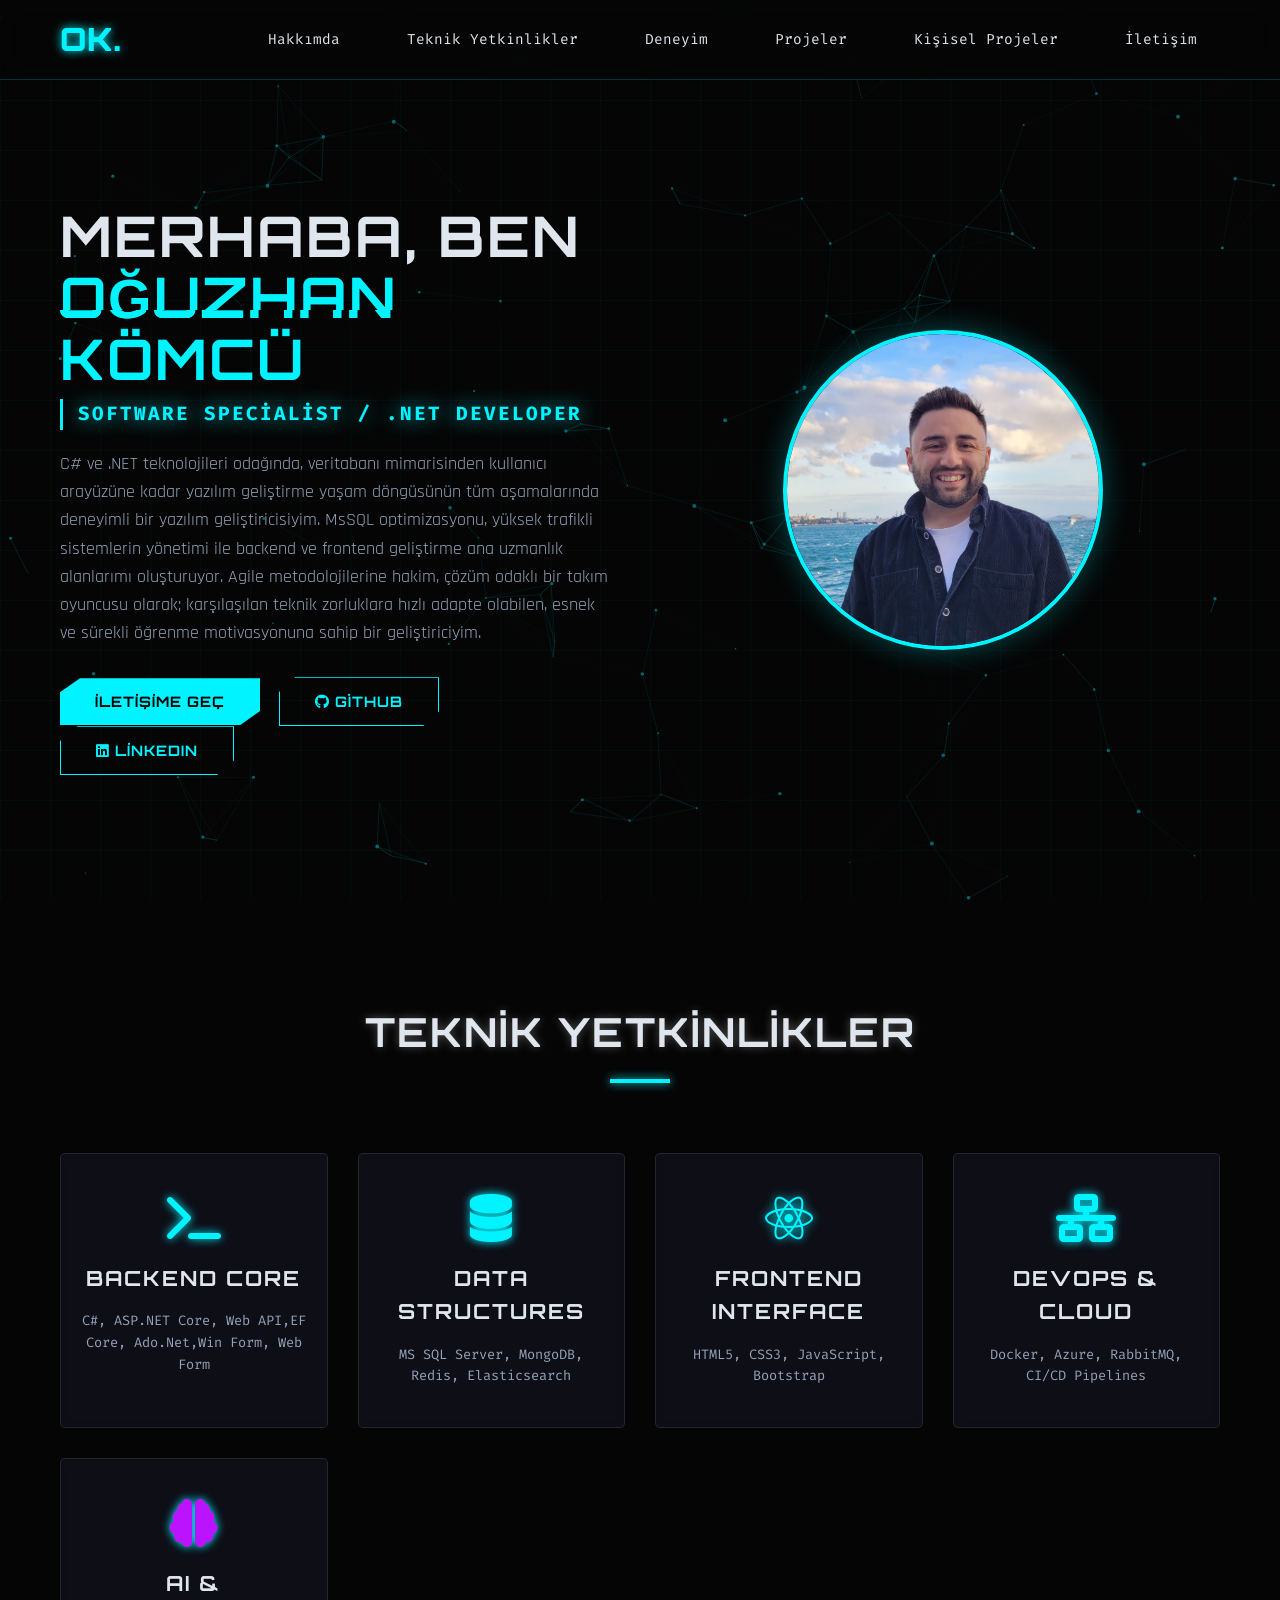
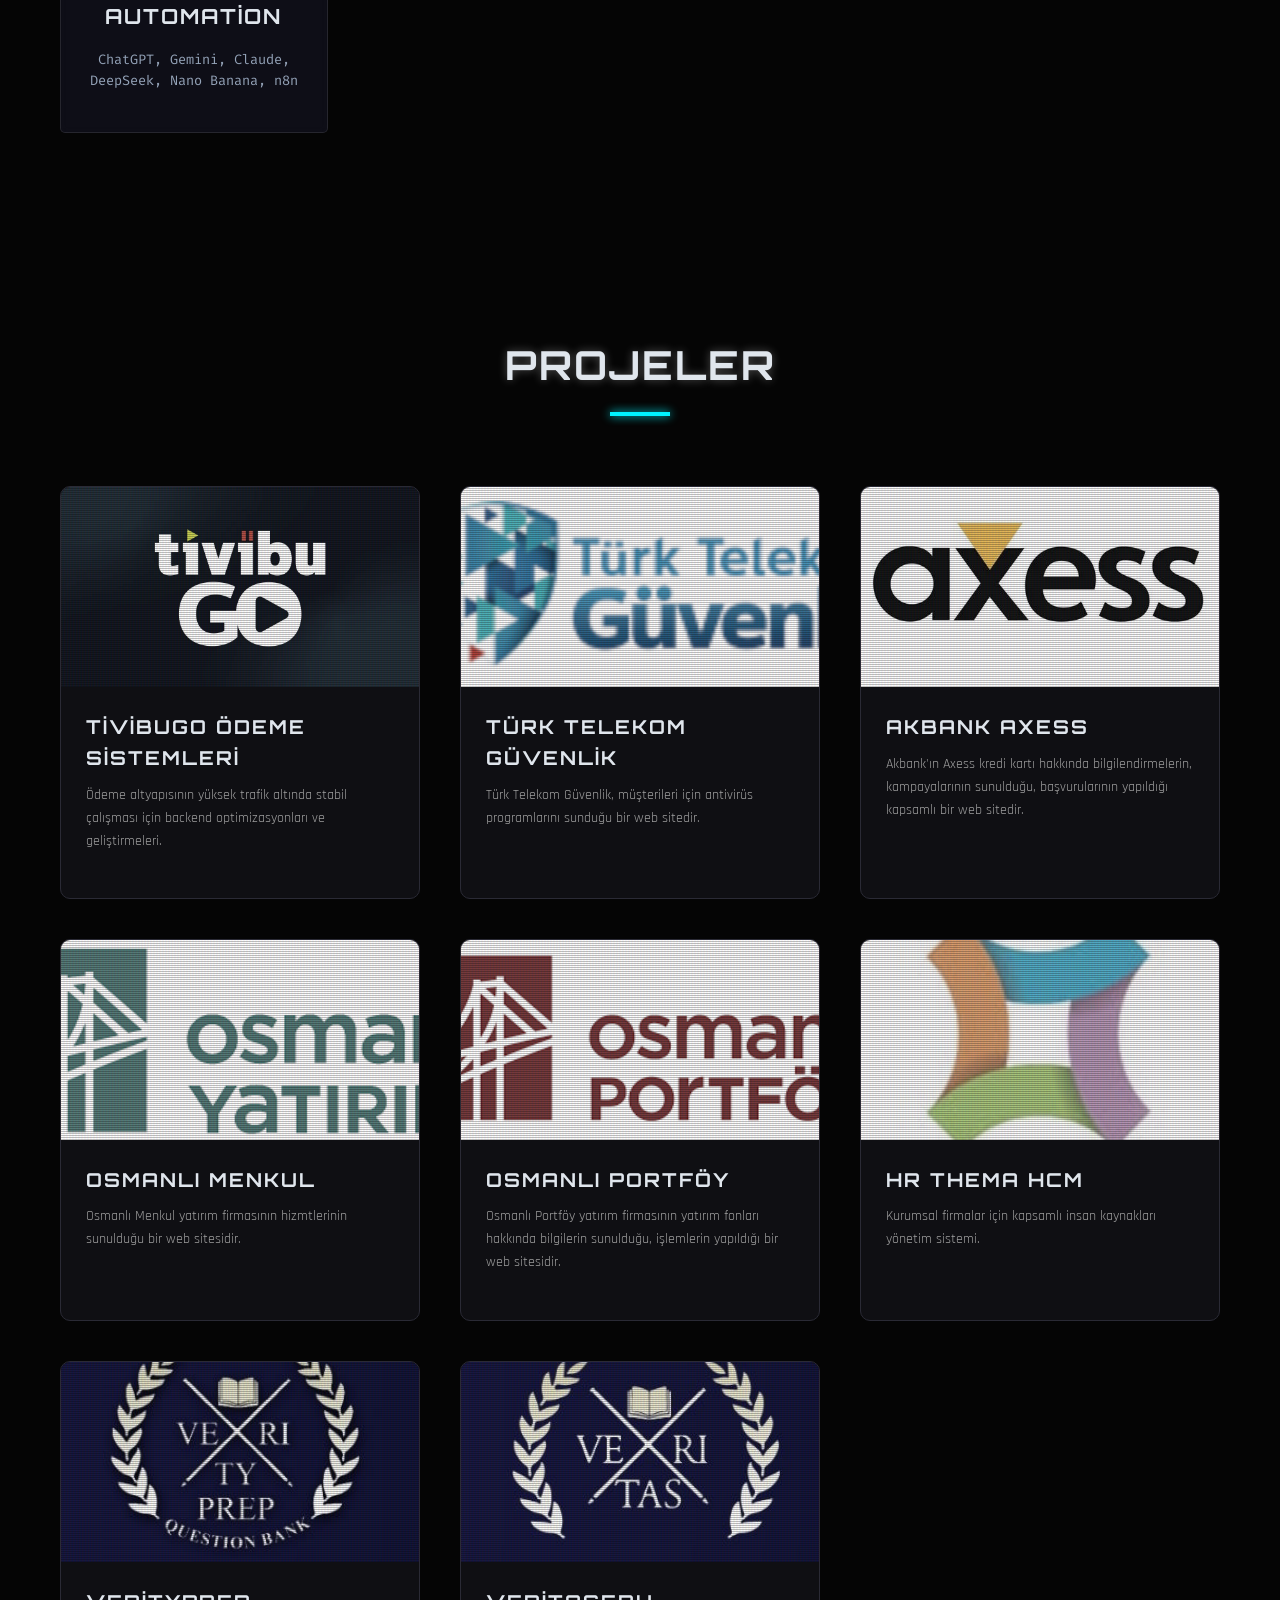
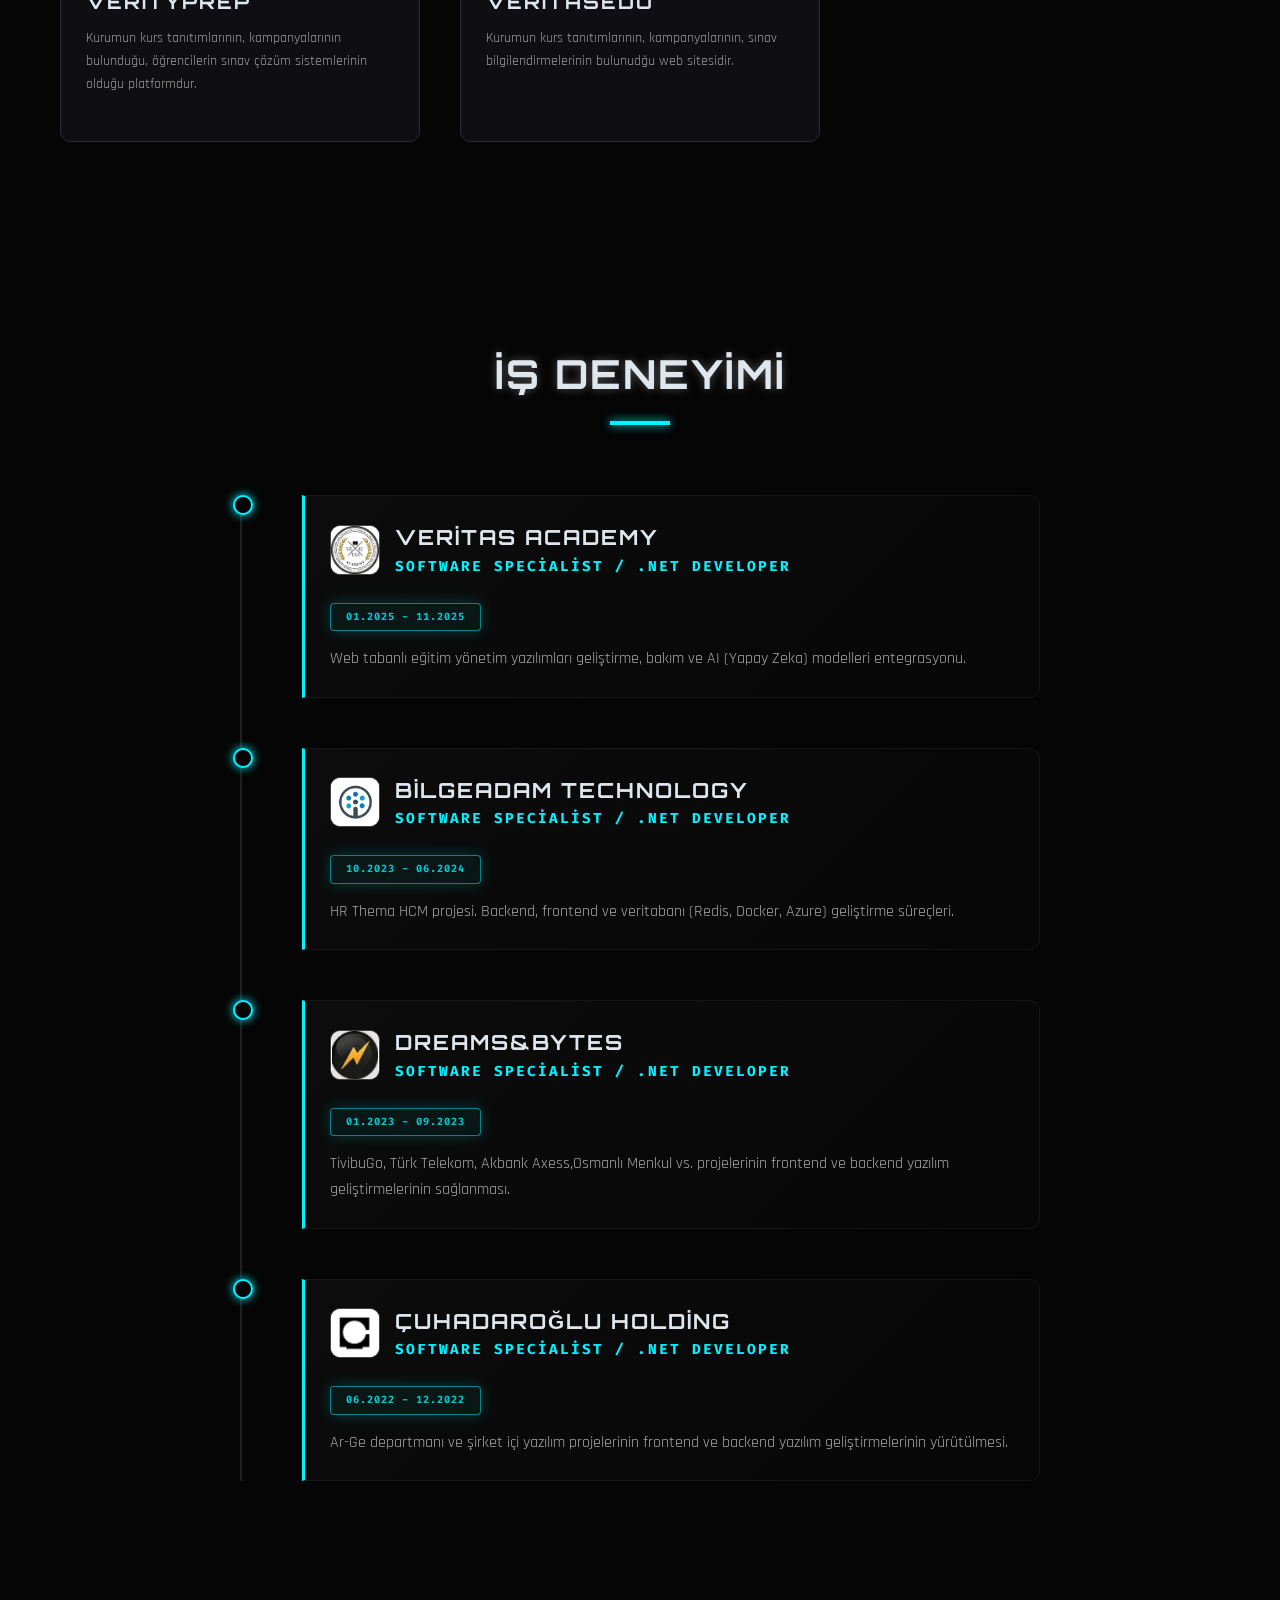
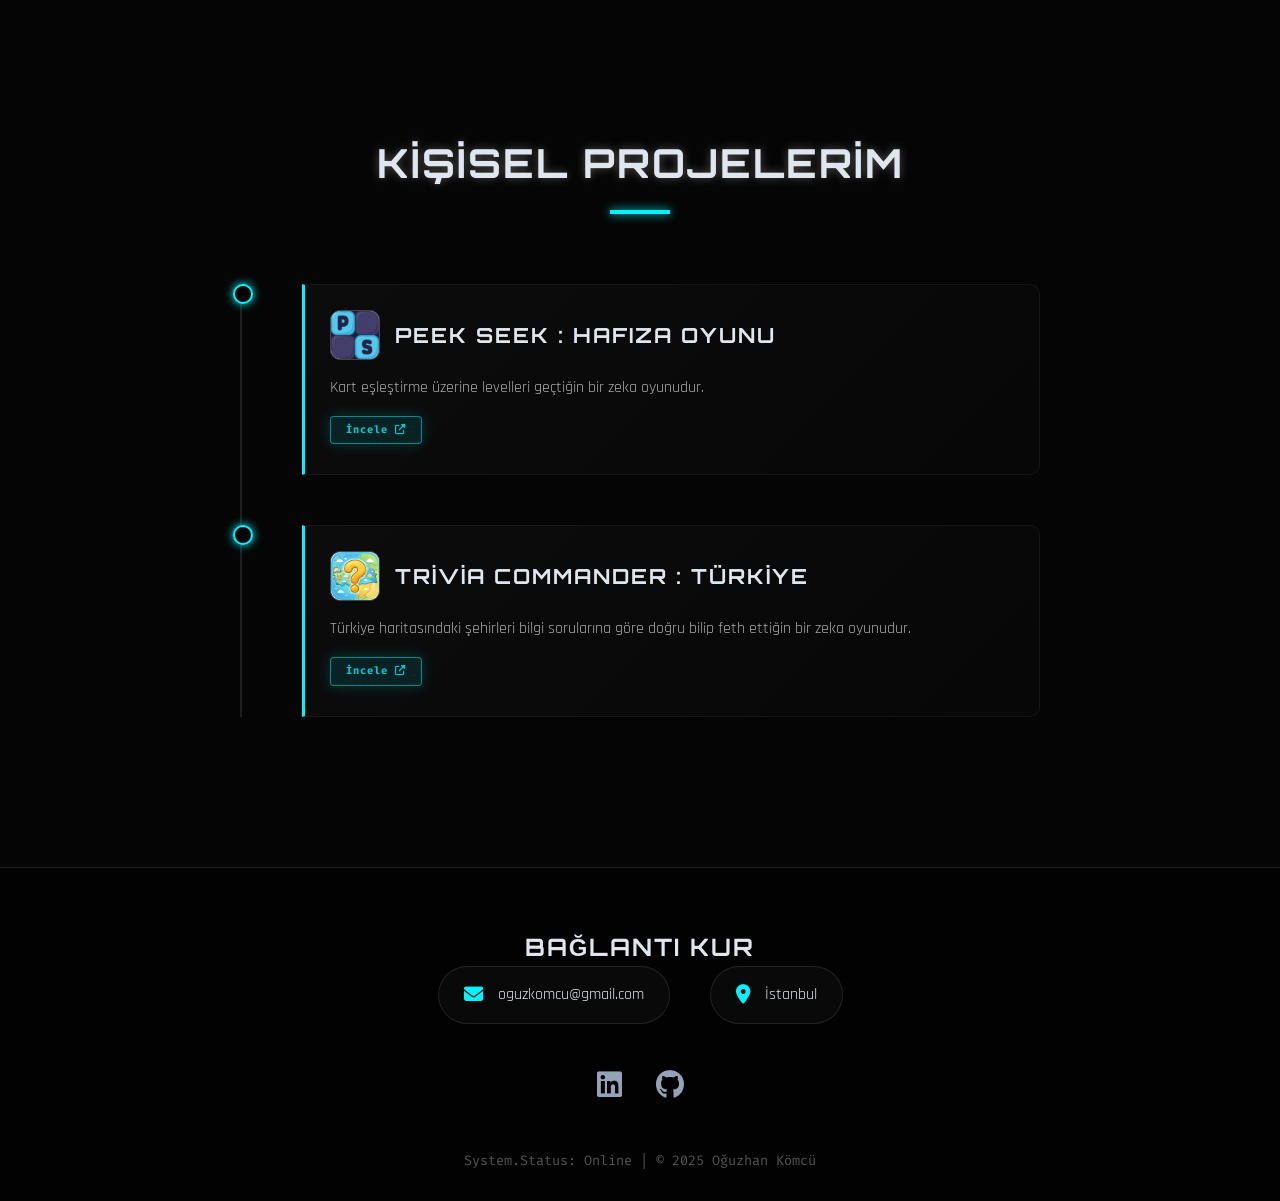
==== commit 5c46562d: "Merge branch 'main' of https://github.com/oguzhanKomcu/Portfolyo" ====
--- a/index.html
+++ b/index.html
@@ -1086,12 +1086,8 @@
                     <a href="mailto:oguzkomcu@gmail.com">oguzkomcu@gmail.com</a>
                 </div>
                 <div class="contact-item">
-                    <i class="fas fa-phone"></i>
-                    <span>0534 560 16 47</span>
-                </div>
-                <div class="contact-item">
                     <i class="fas fa-map-marker-alt"></i>
-                    <span>Küçükçekmece, İstanbul</span>
+                    <span>İstanbul</span>
                 </div>
             </div>
 
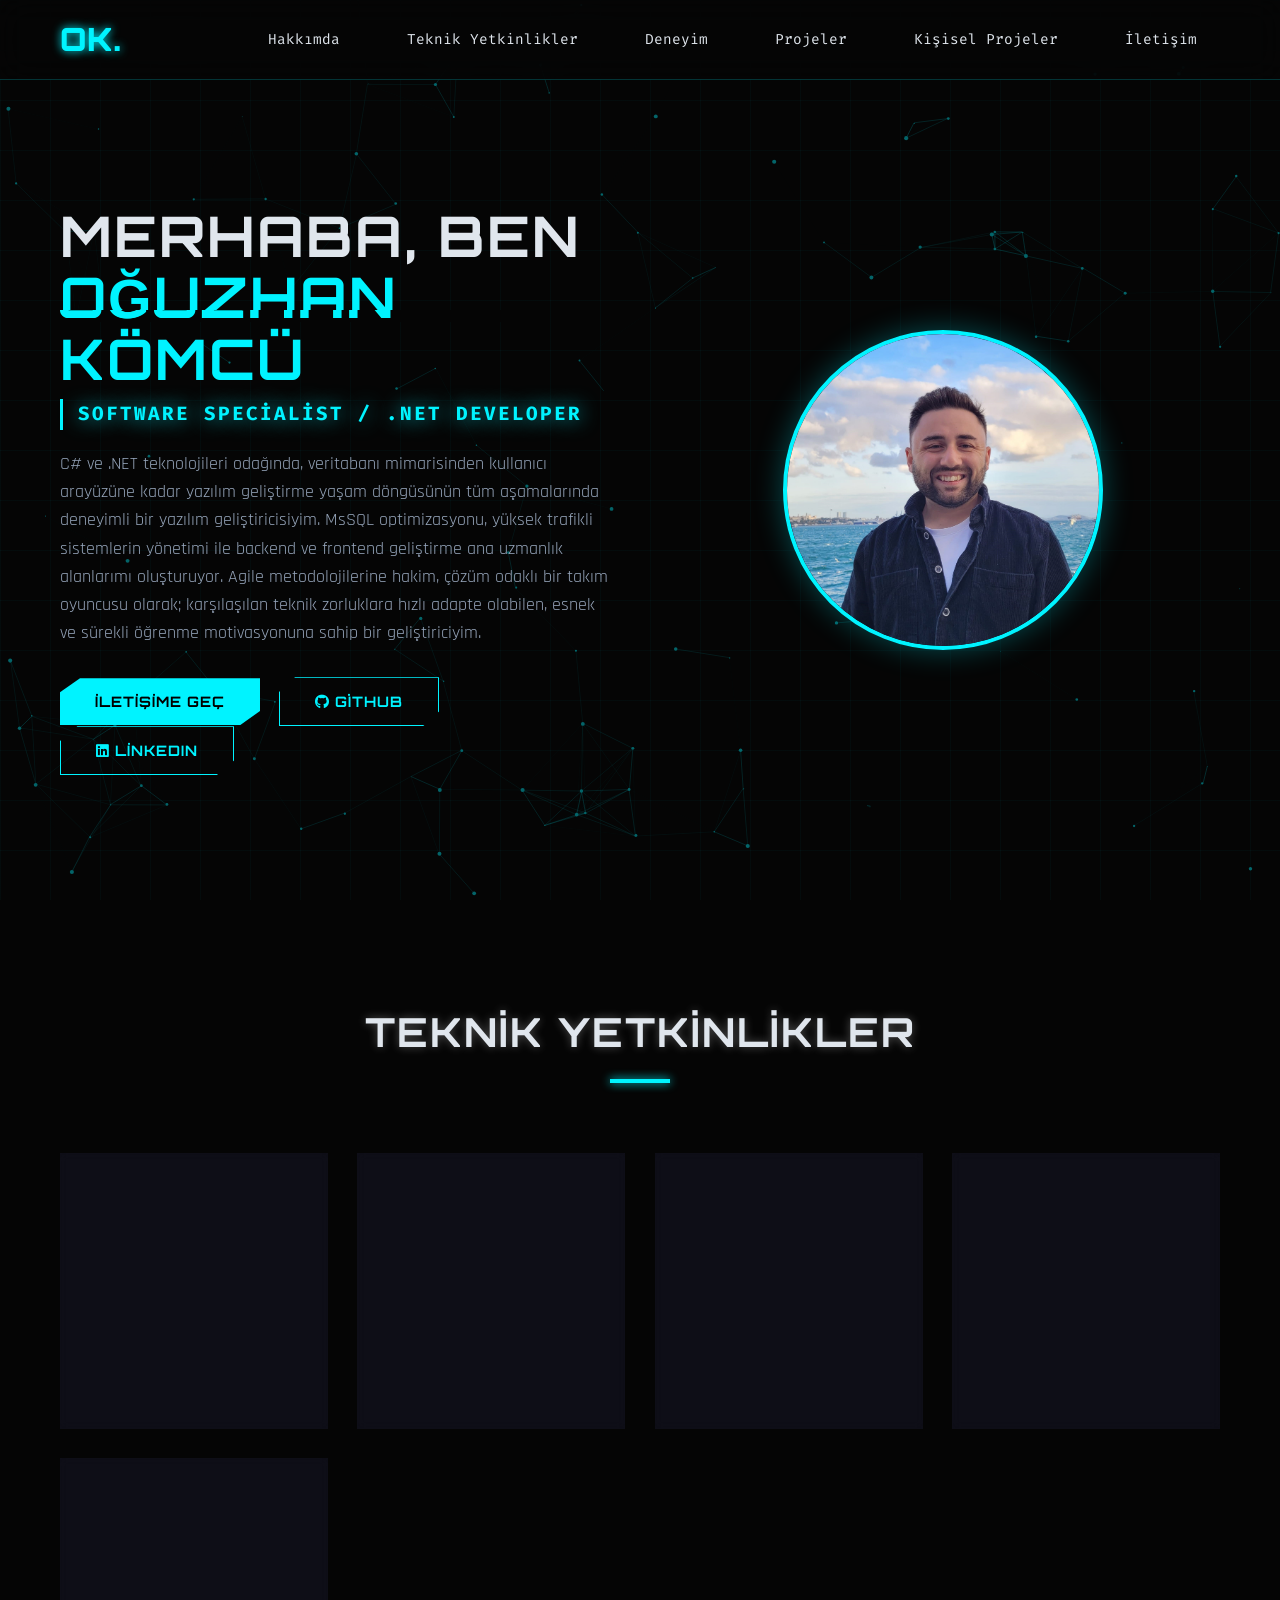
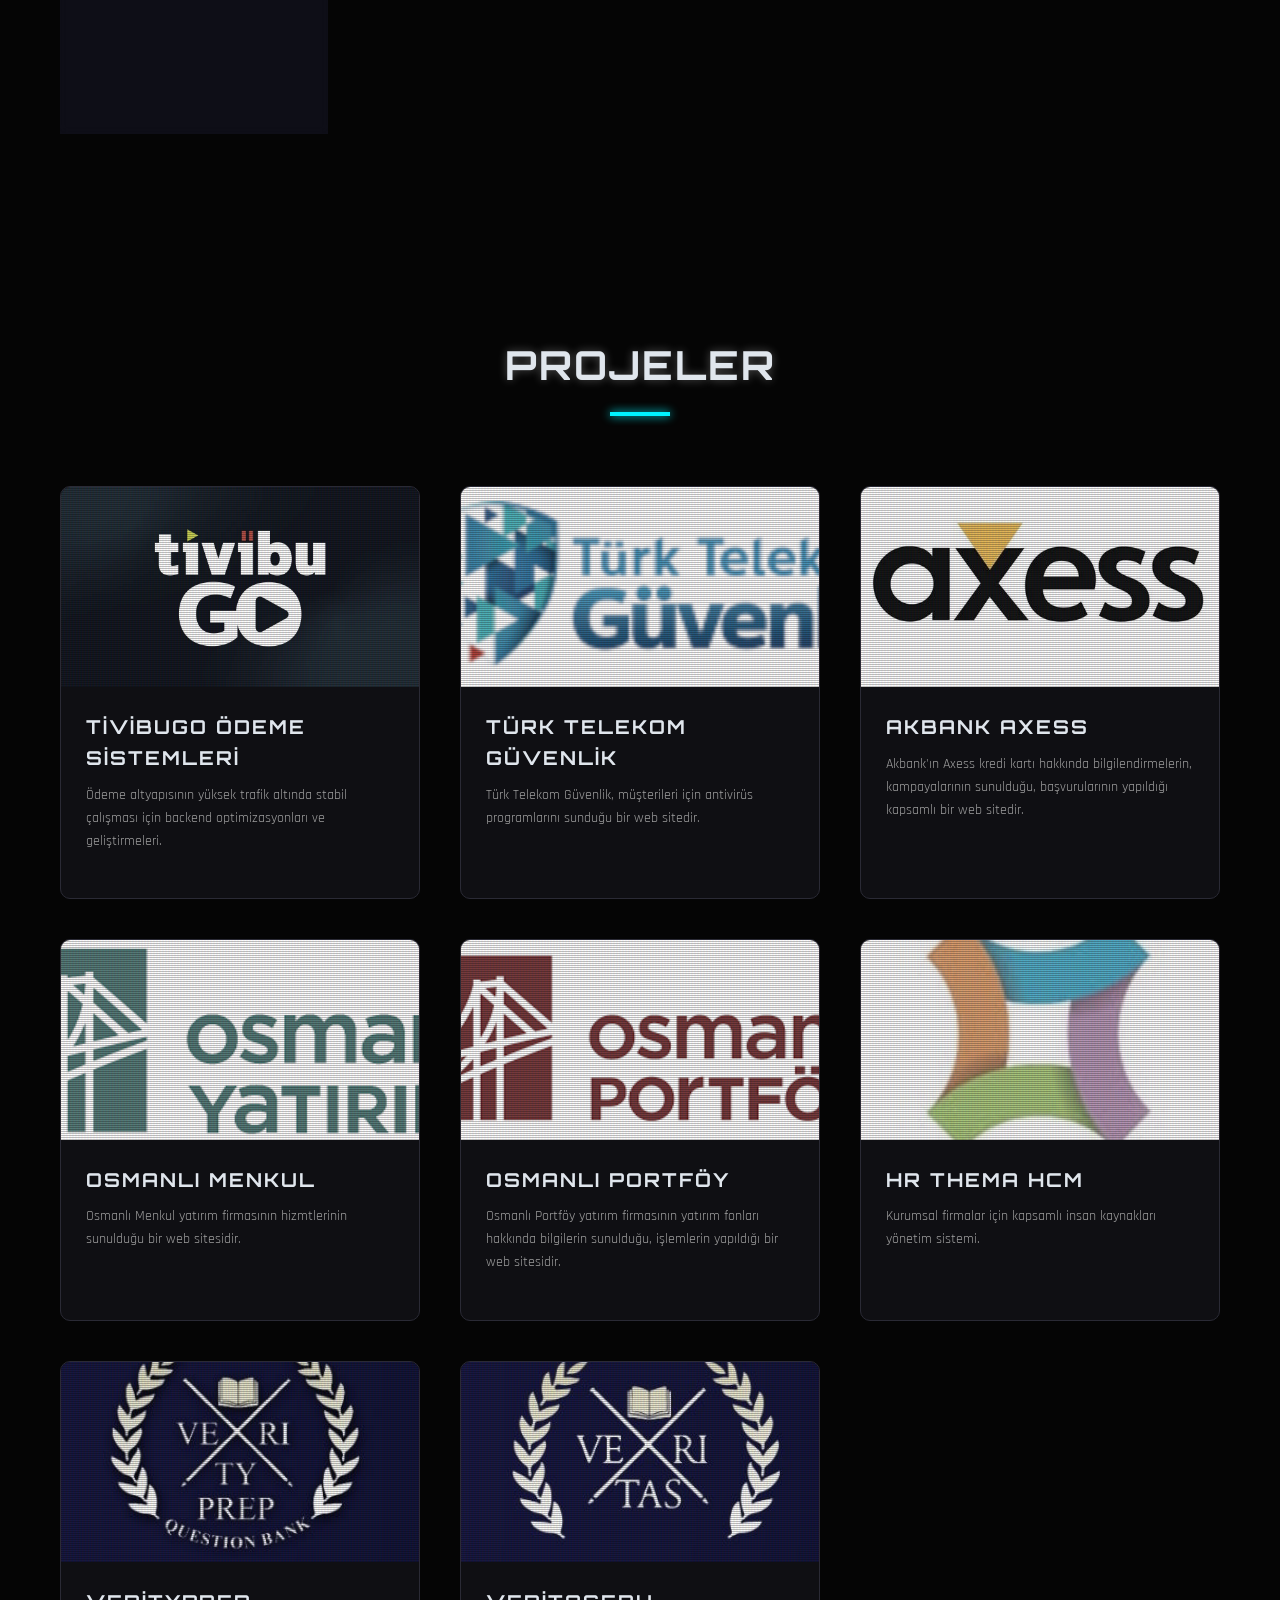
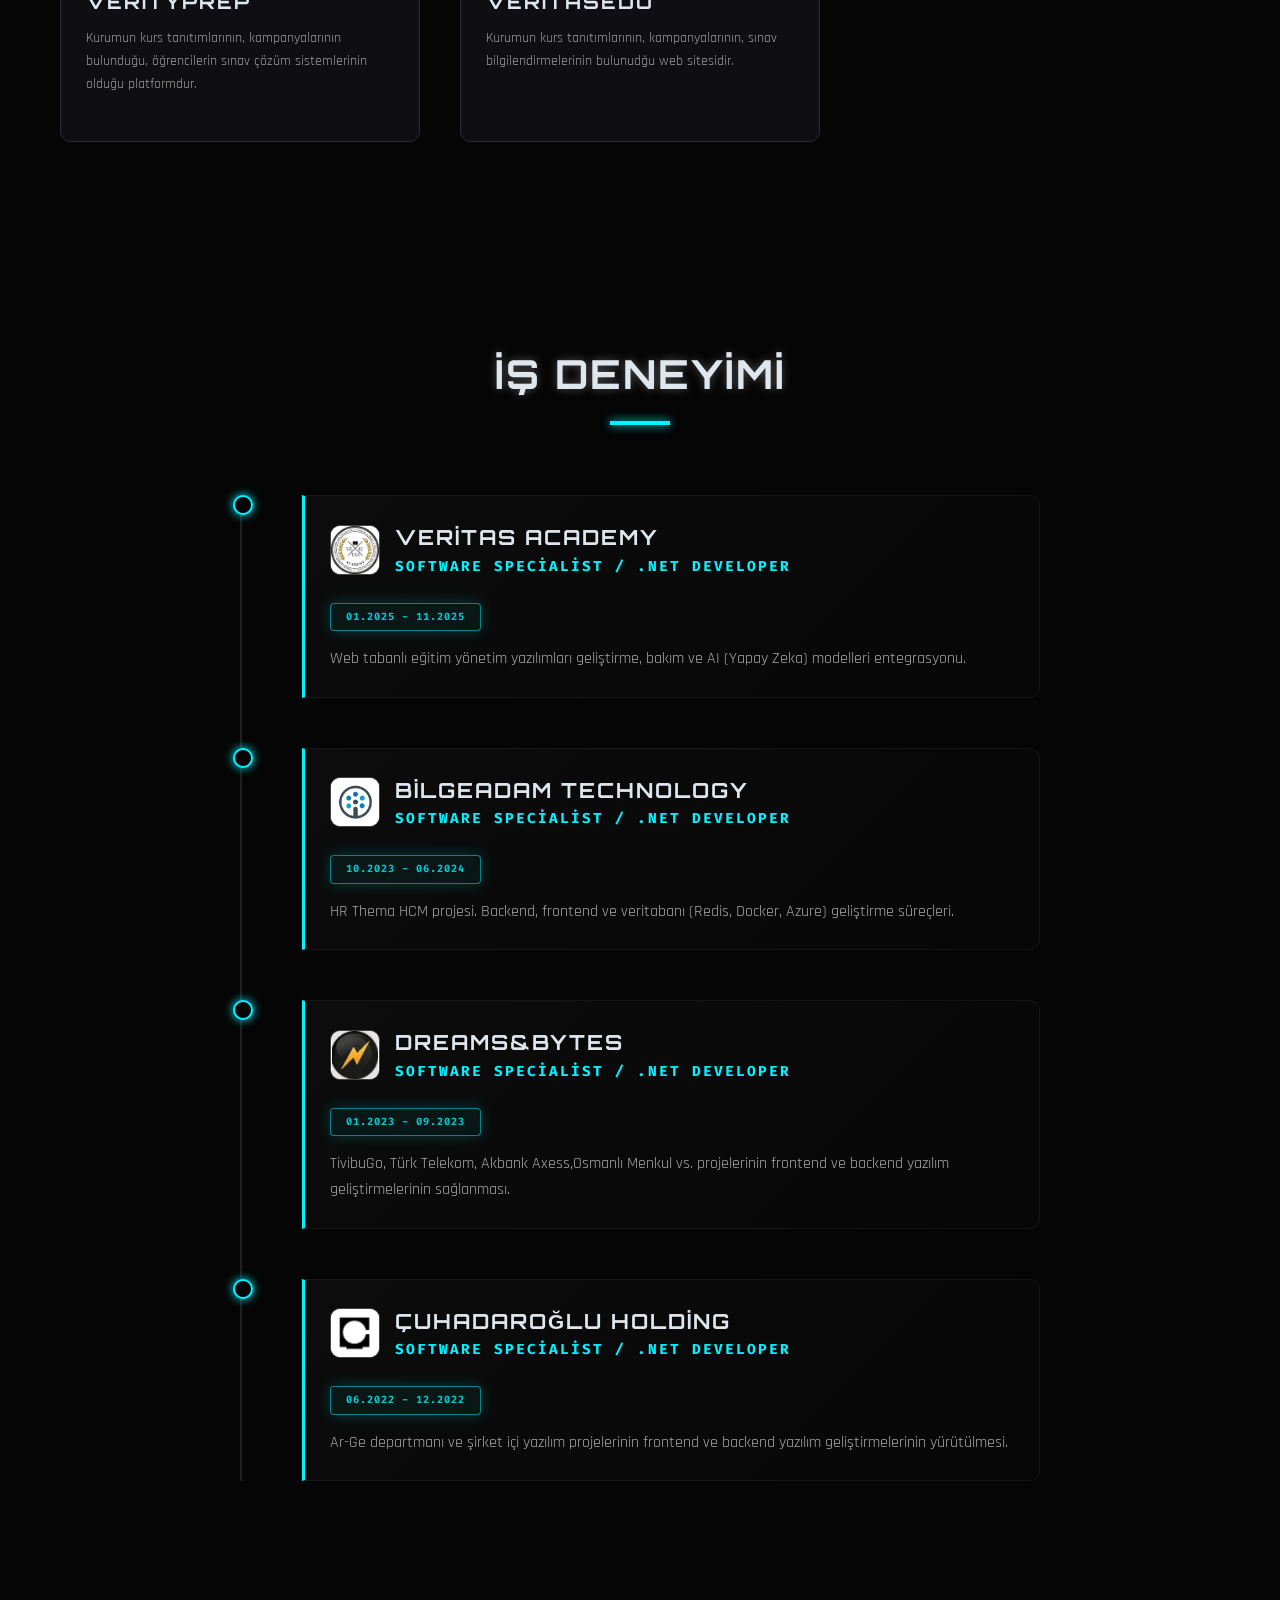
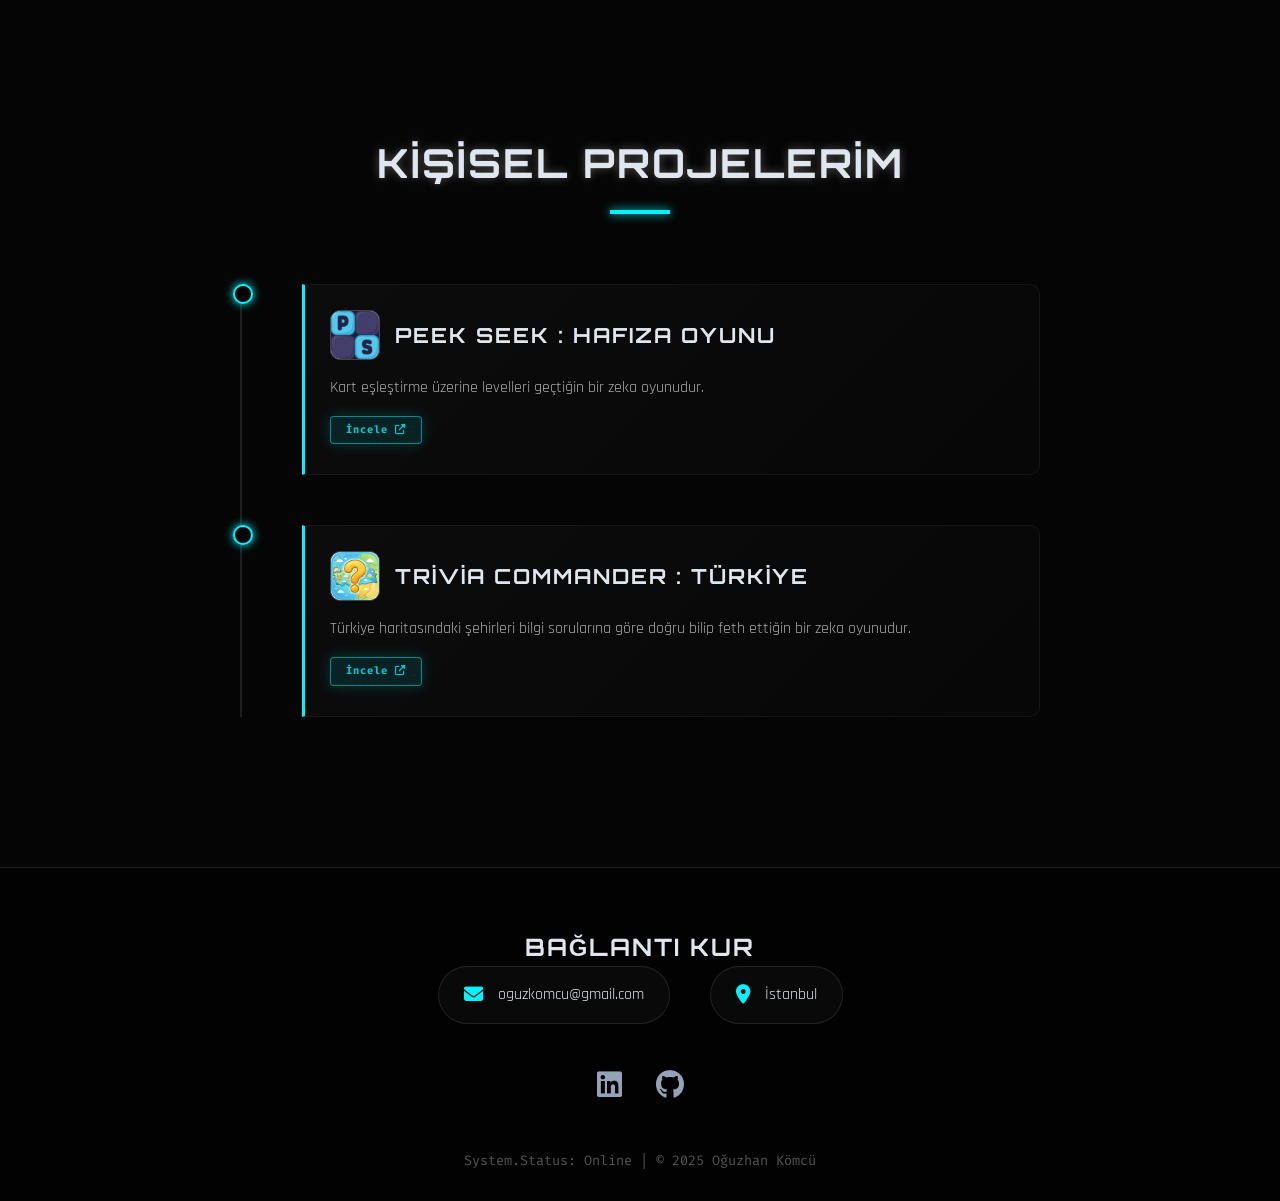
==== commit a9f9cff0: "." ====
--- a/index.html
+++ b/index.html
@@ -1142,7 +1142,7 @@
             init();
         });
 
-        // Particle Sınıfı
+        // Particle Sınıfı..
         class Particle {
             constructor() {
                 this.x = Math.random() * canvas.width;
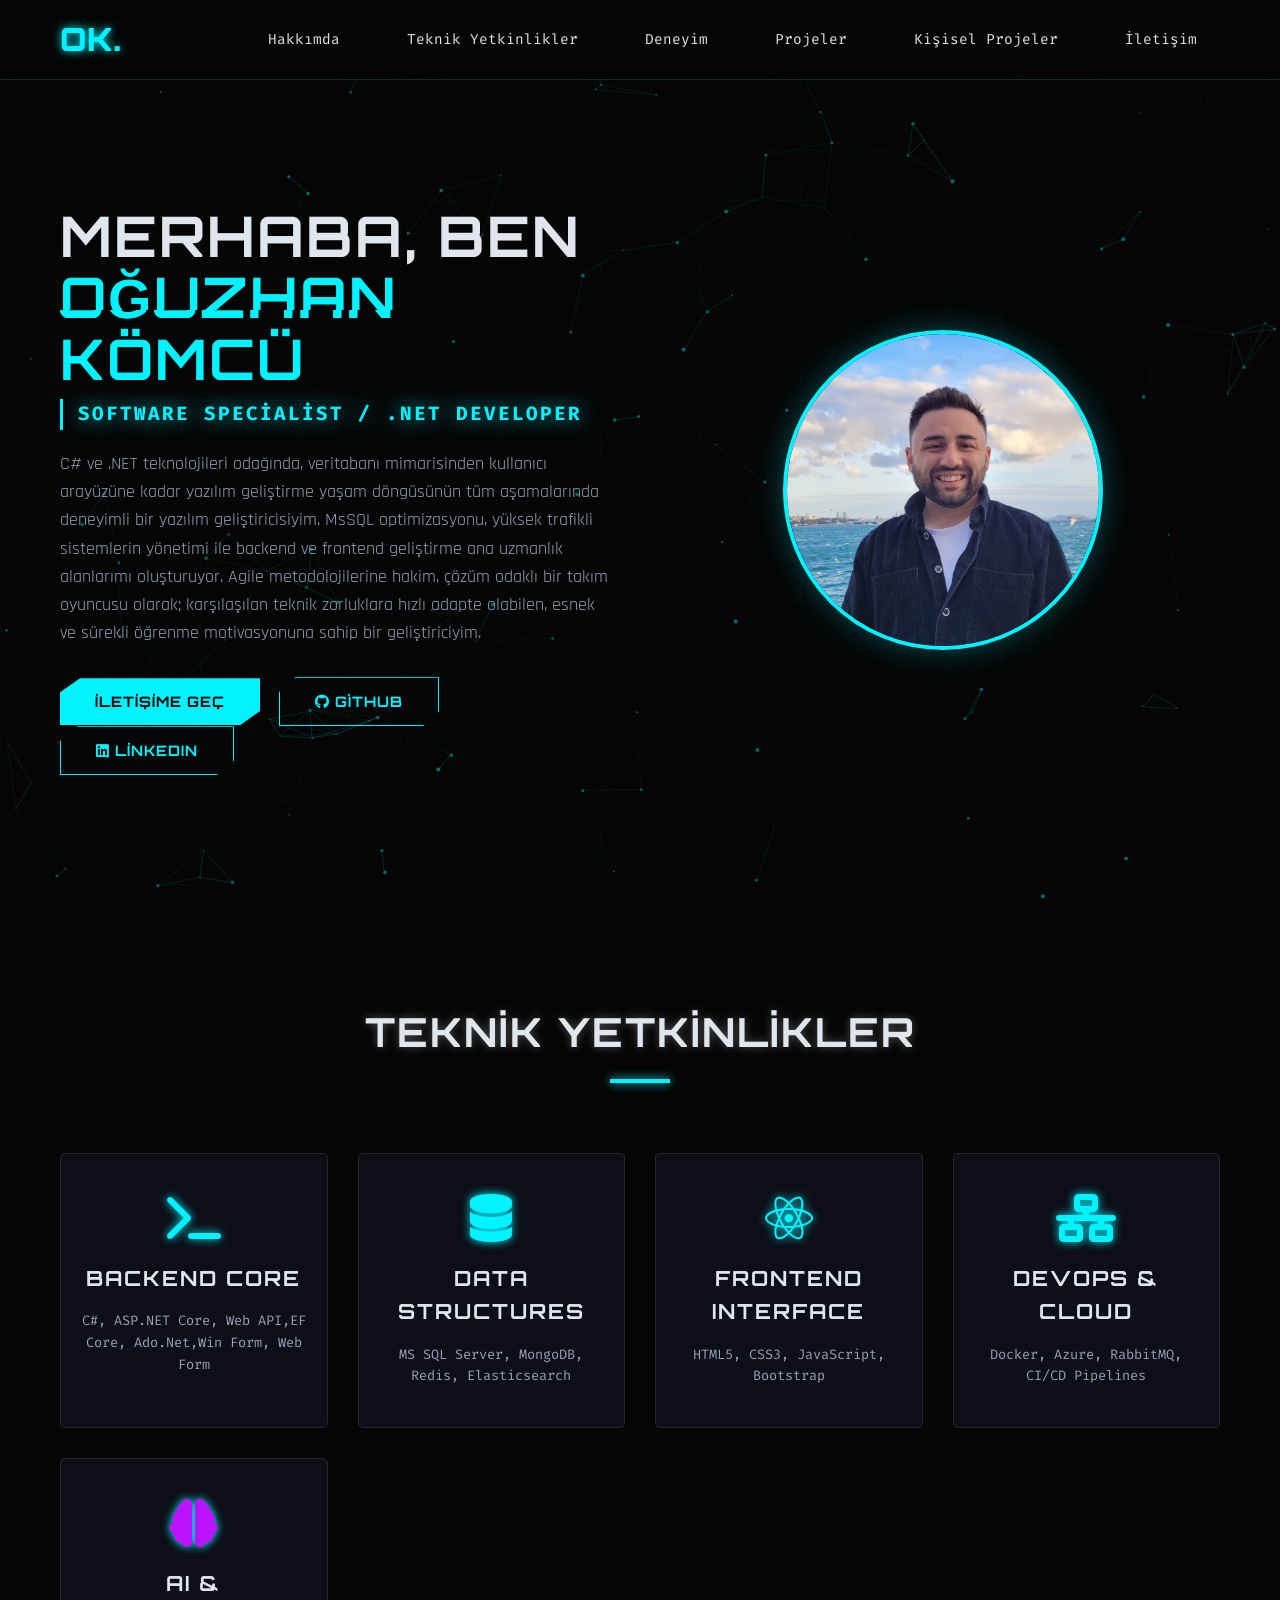
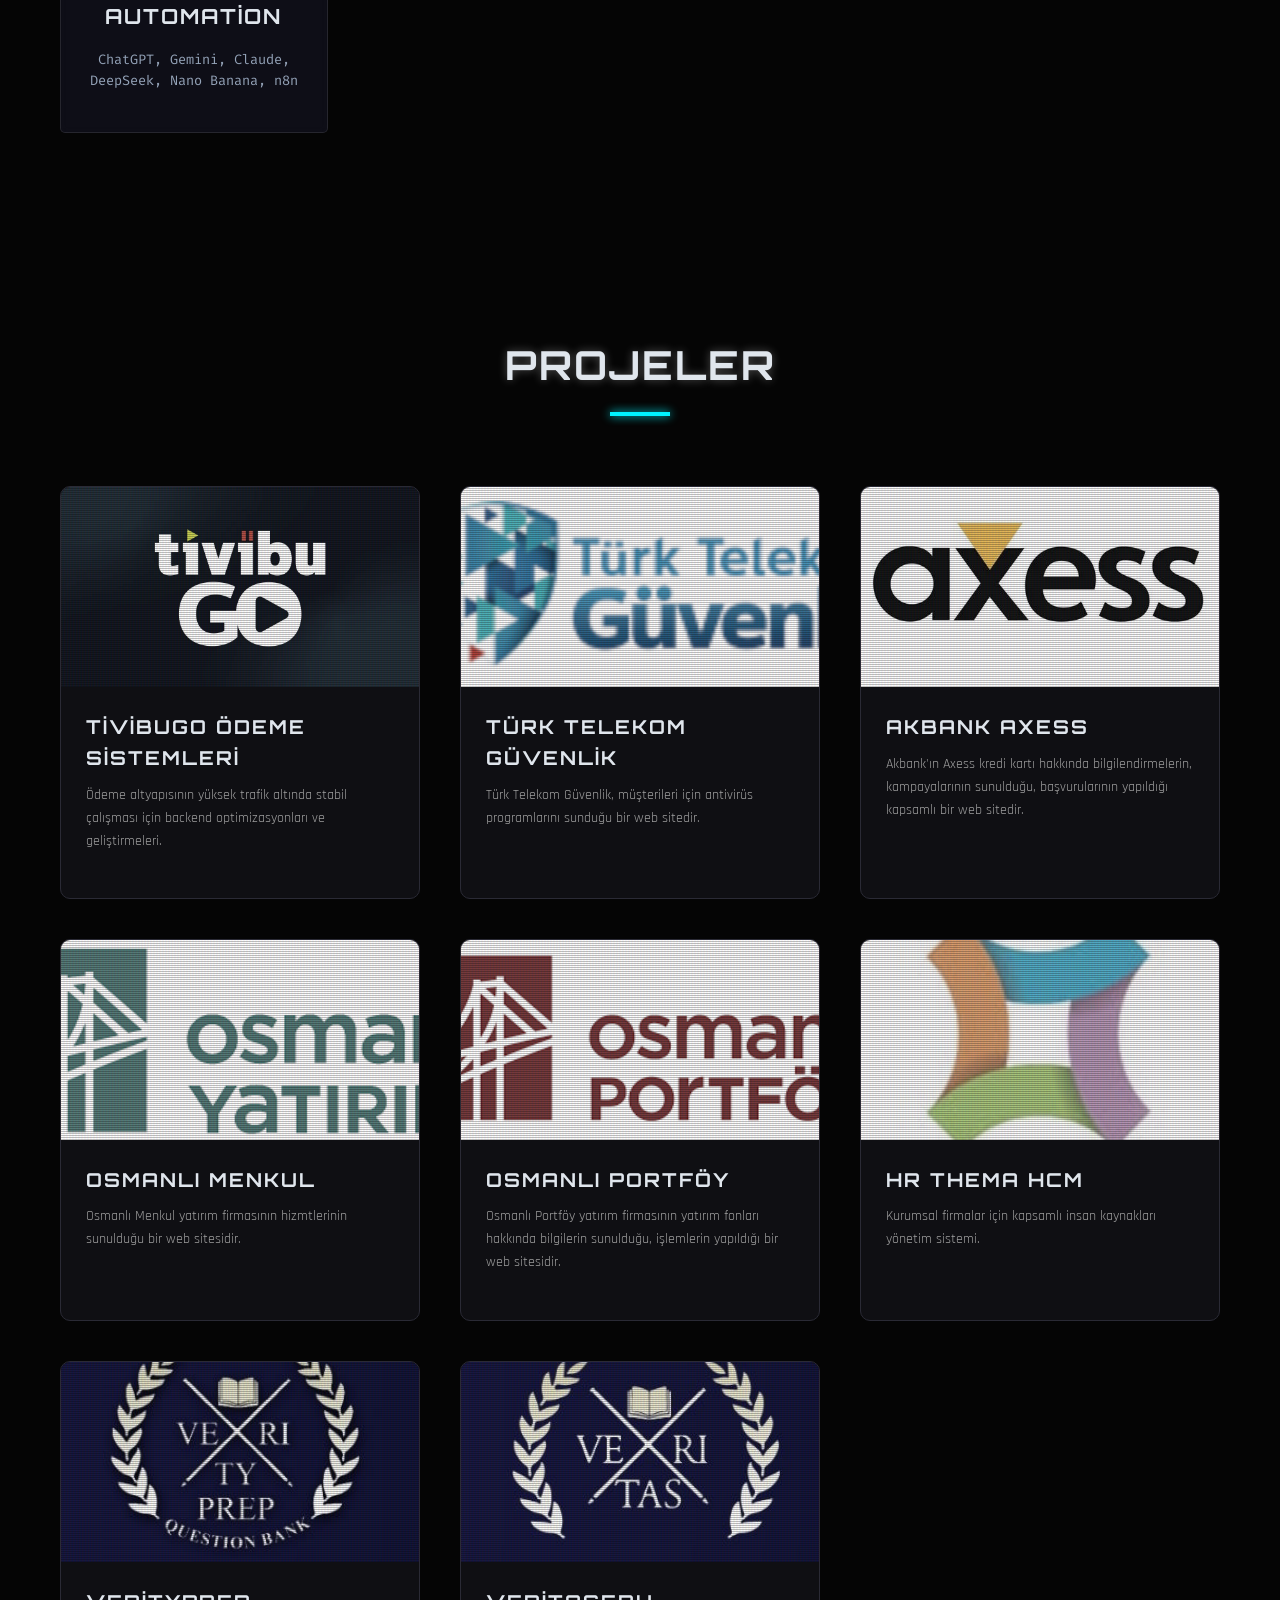
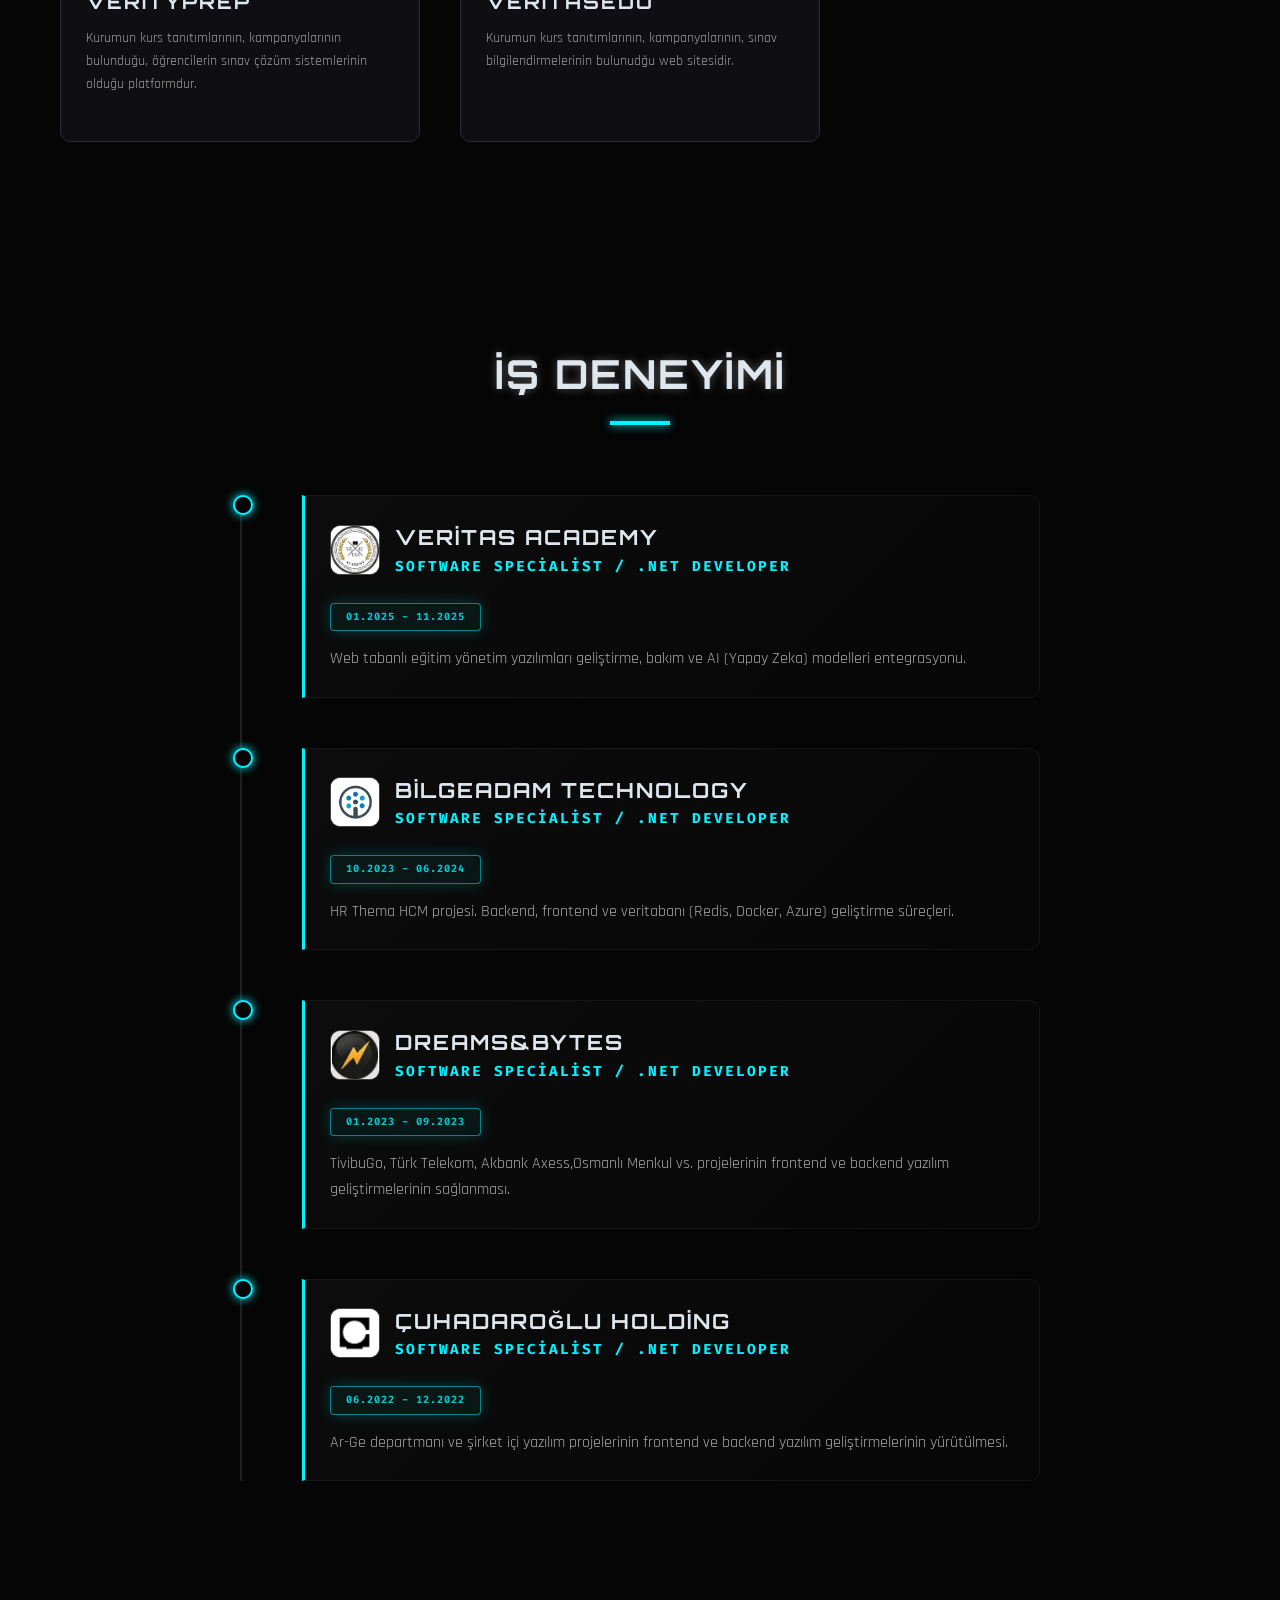
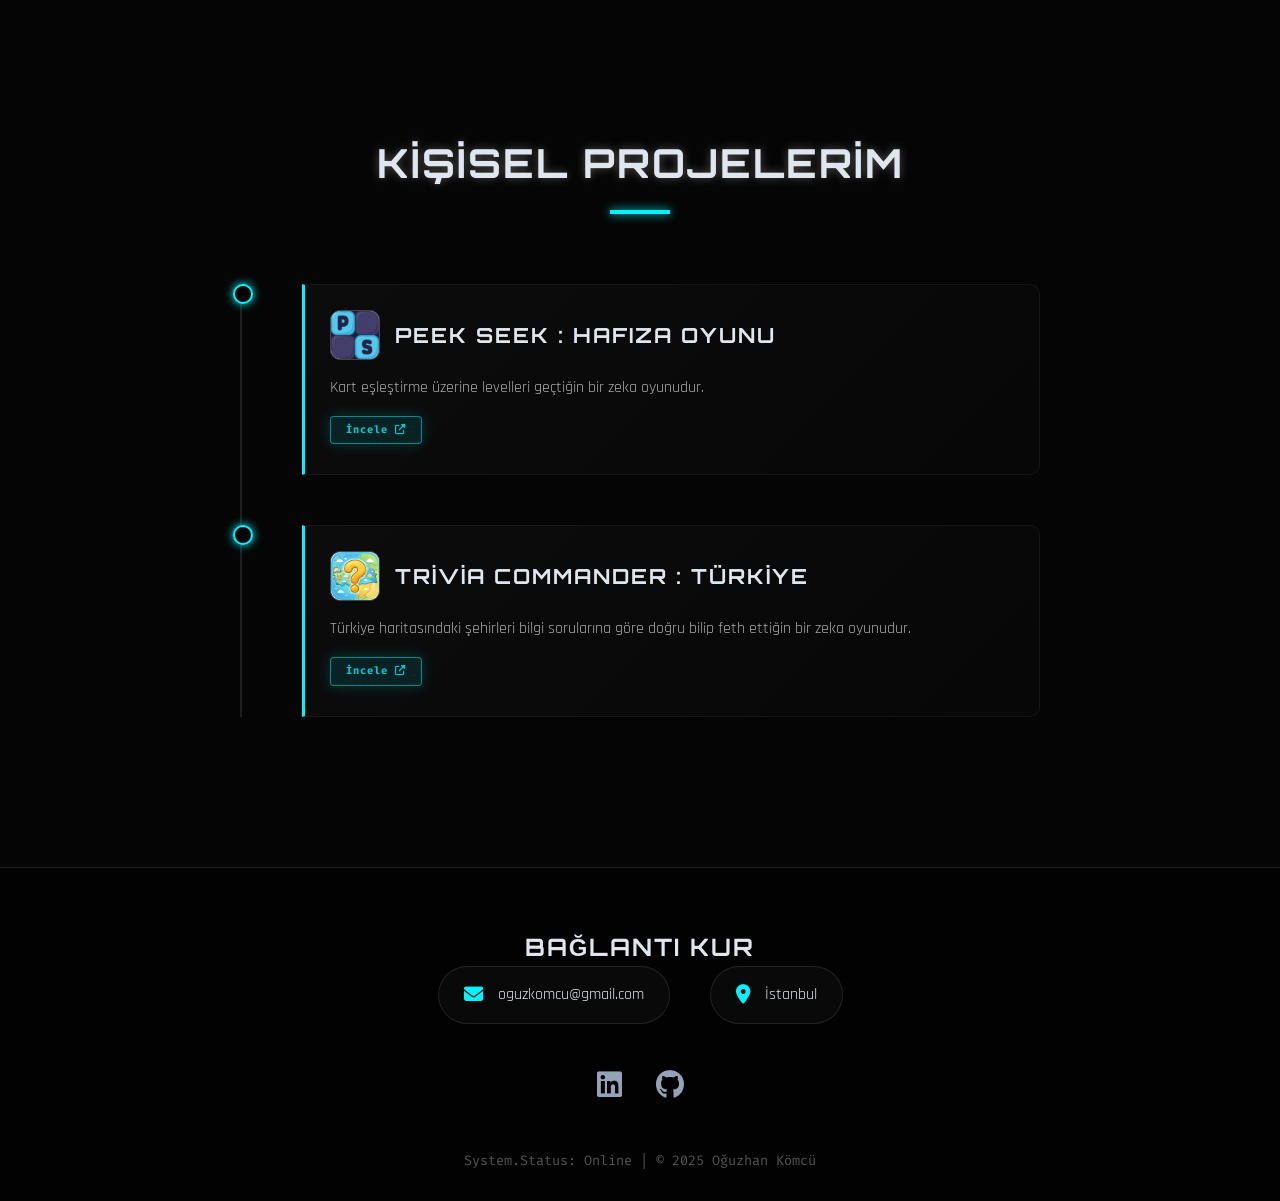
==== commit 387e24c8: "veritasedu sitesi eklendi" ====
--- a/index.html
+++ b/index.html
@@ -954,7 +954,7 @@
                     </a>
                 </div>
                 <div class="project-card">
-                    <a href="https://verityprep.com/">
+                    <a href="https://www.veritasedu.net/">
                         <div class="project-img">
                             <img src="img/veritasedu.jpg" alt="Veritasedu">
                         </div>
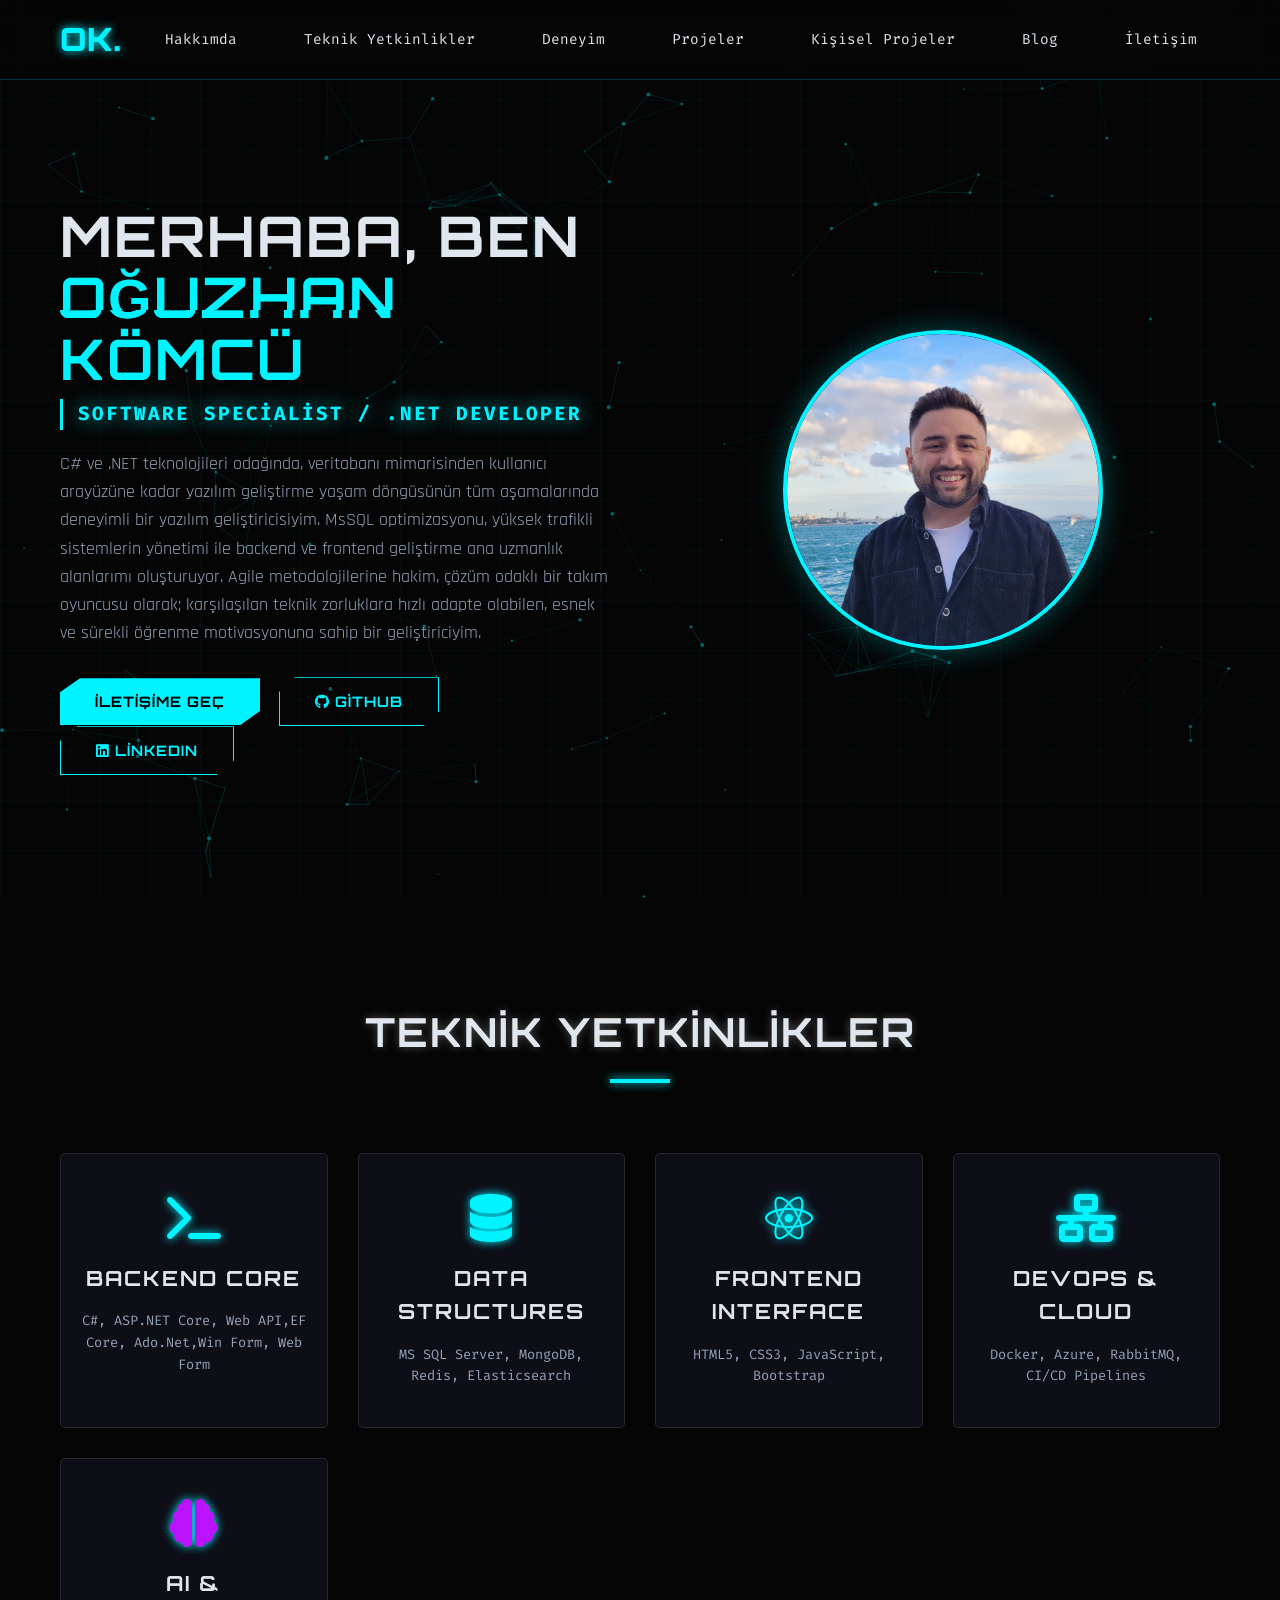
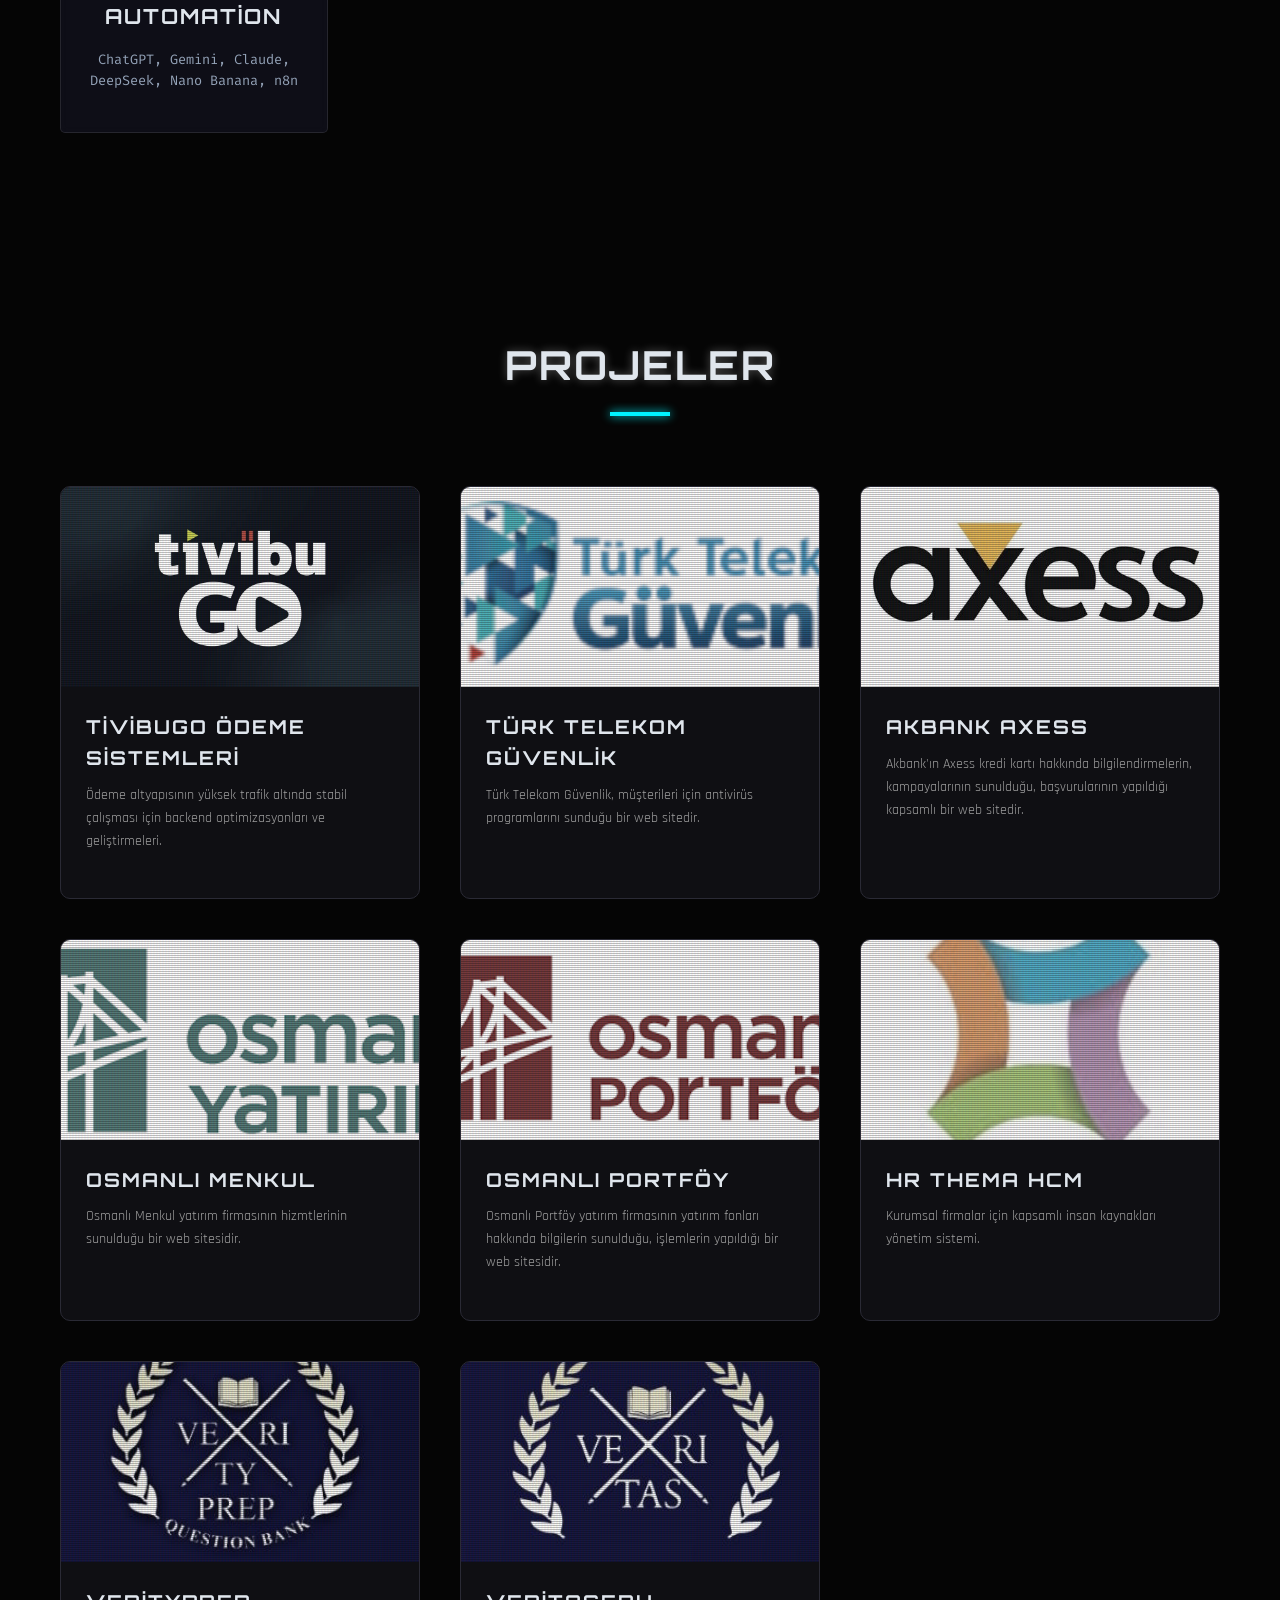
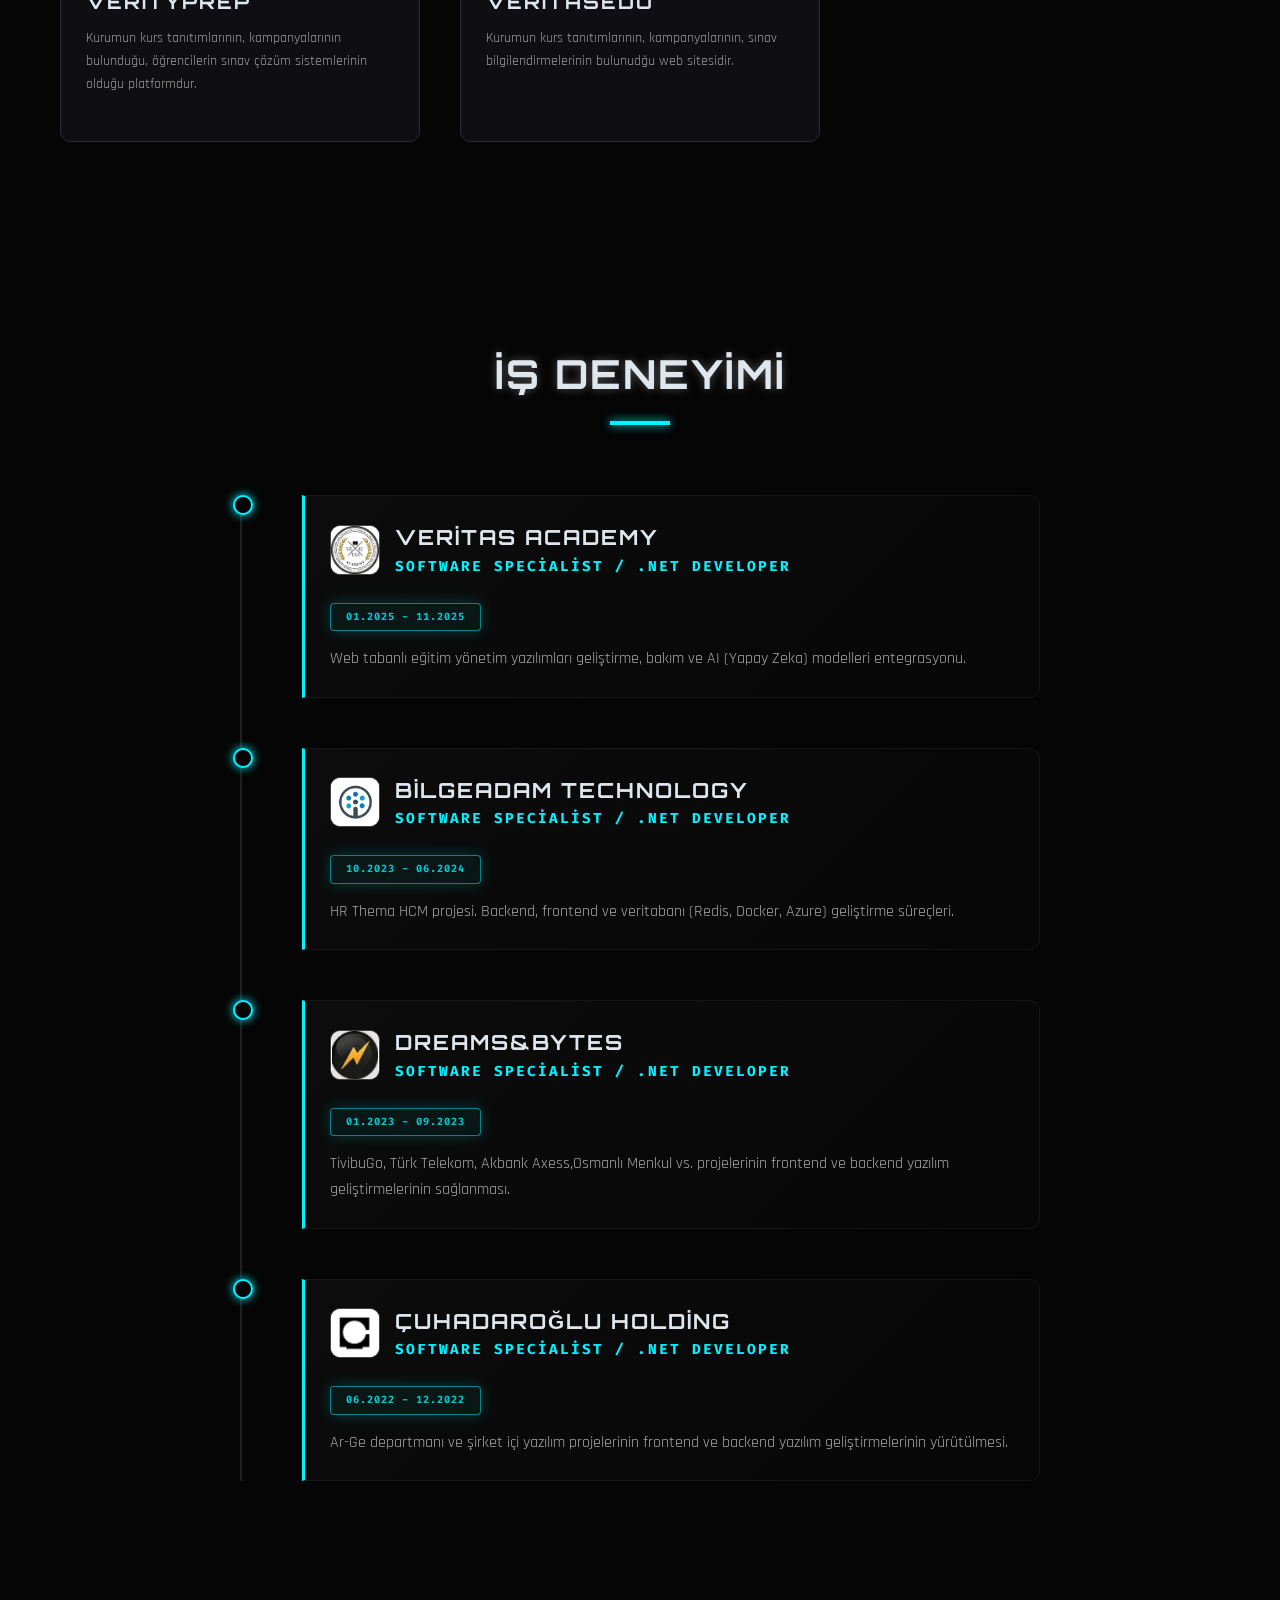
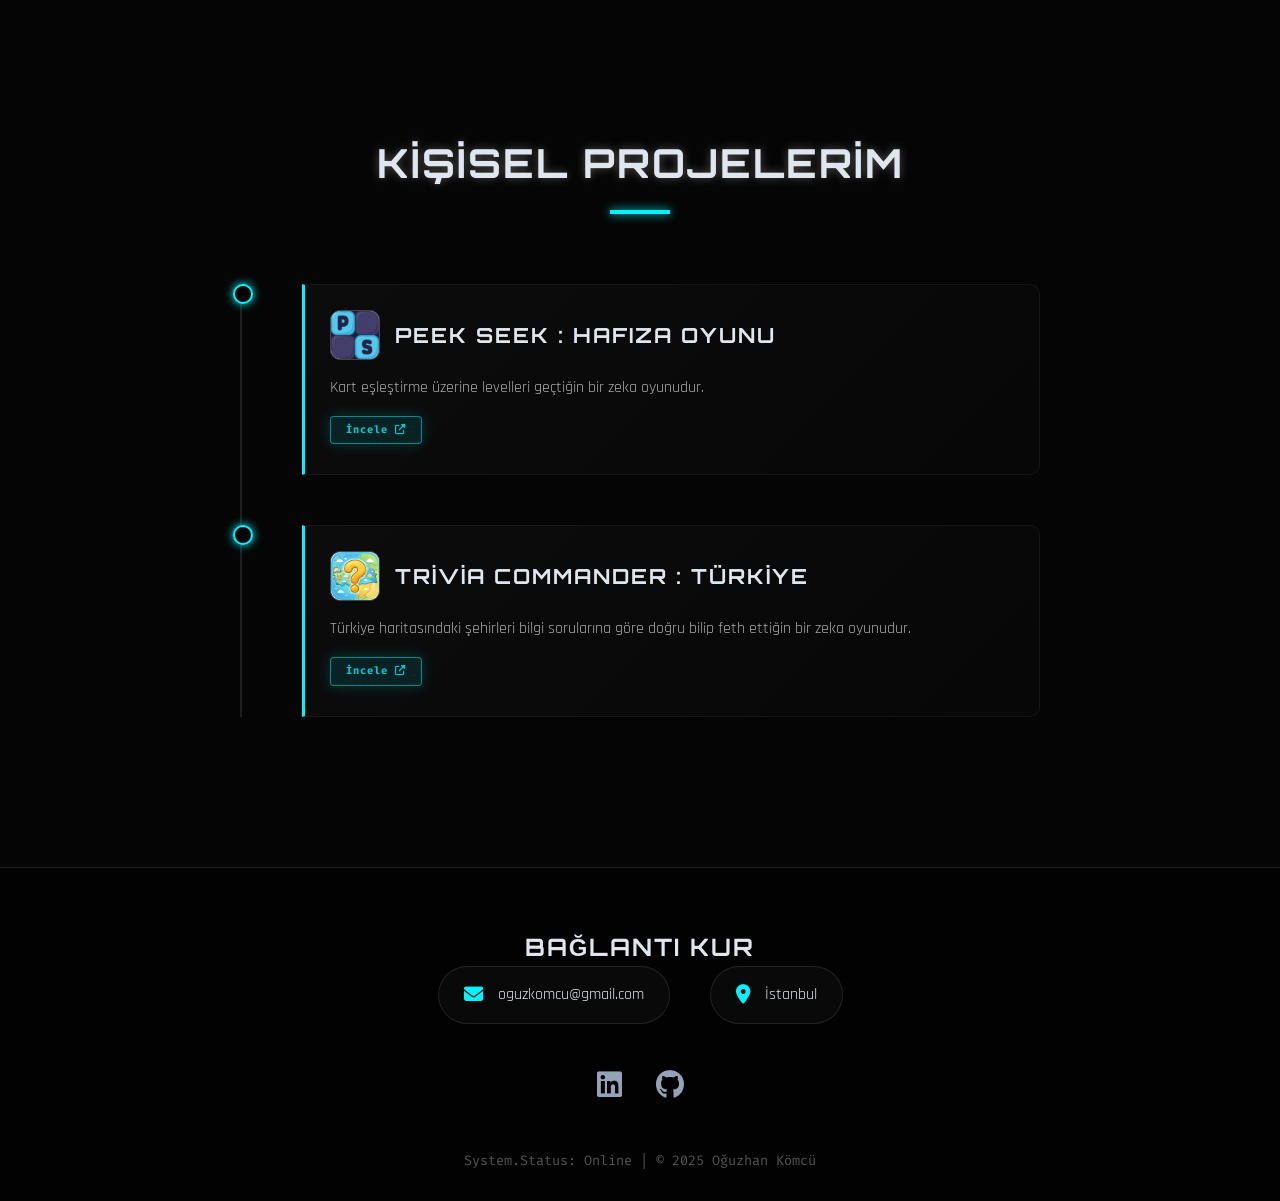
==== commit 8203960f: "Blog bölümü eklendi - blog.html: yazıların listelendiği sayfa - blog-post.html: yazı detay sayfası -" ====
--- a/index.html
+++ b/index.html
@@ -792,6 +792,7 @@
                 <li><a href="#experience">Deneyim</a></li>
                 <li><a href="#projects">Projeler</a></li>
                 <li><a href="#personal-projects">Kişisel Projeler</a></li>
+                <li><a href="blog.html">Blog</a></li>
                 <li><a href="#contact">İletişim</a></li>
             </ul>
         </div>
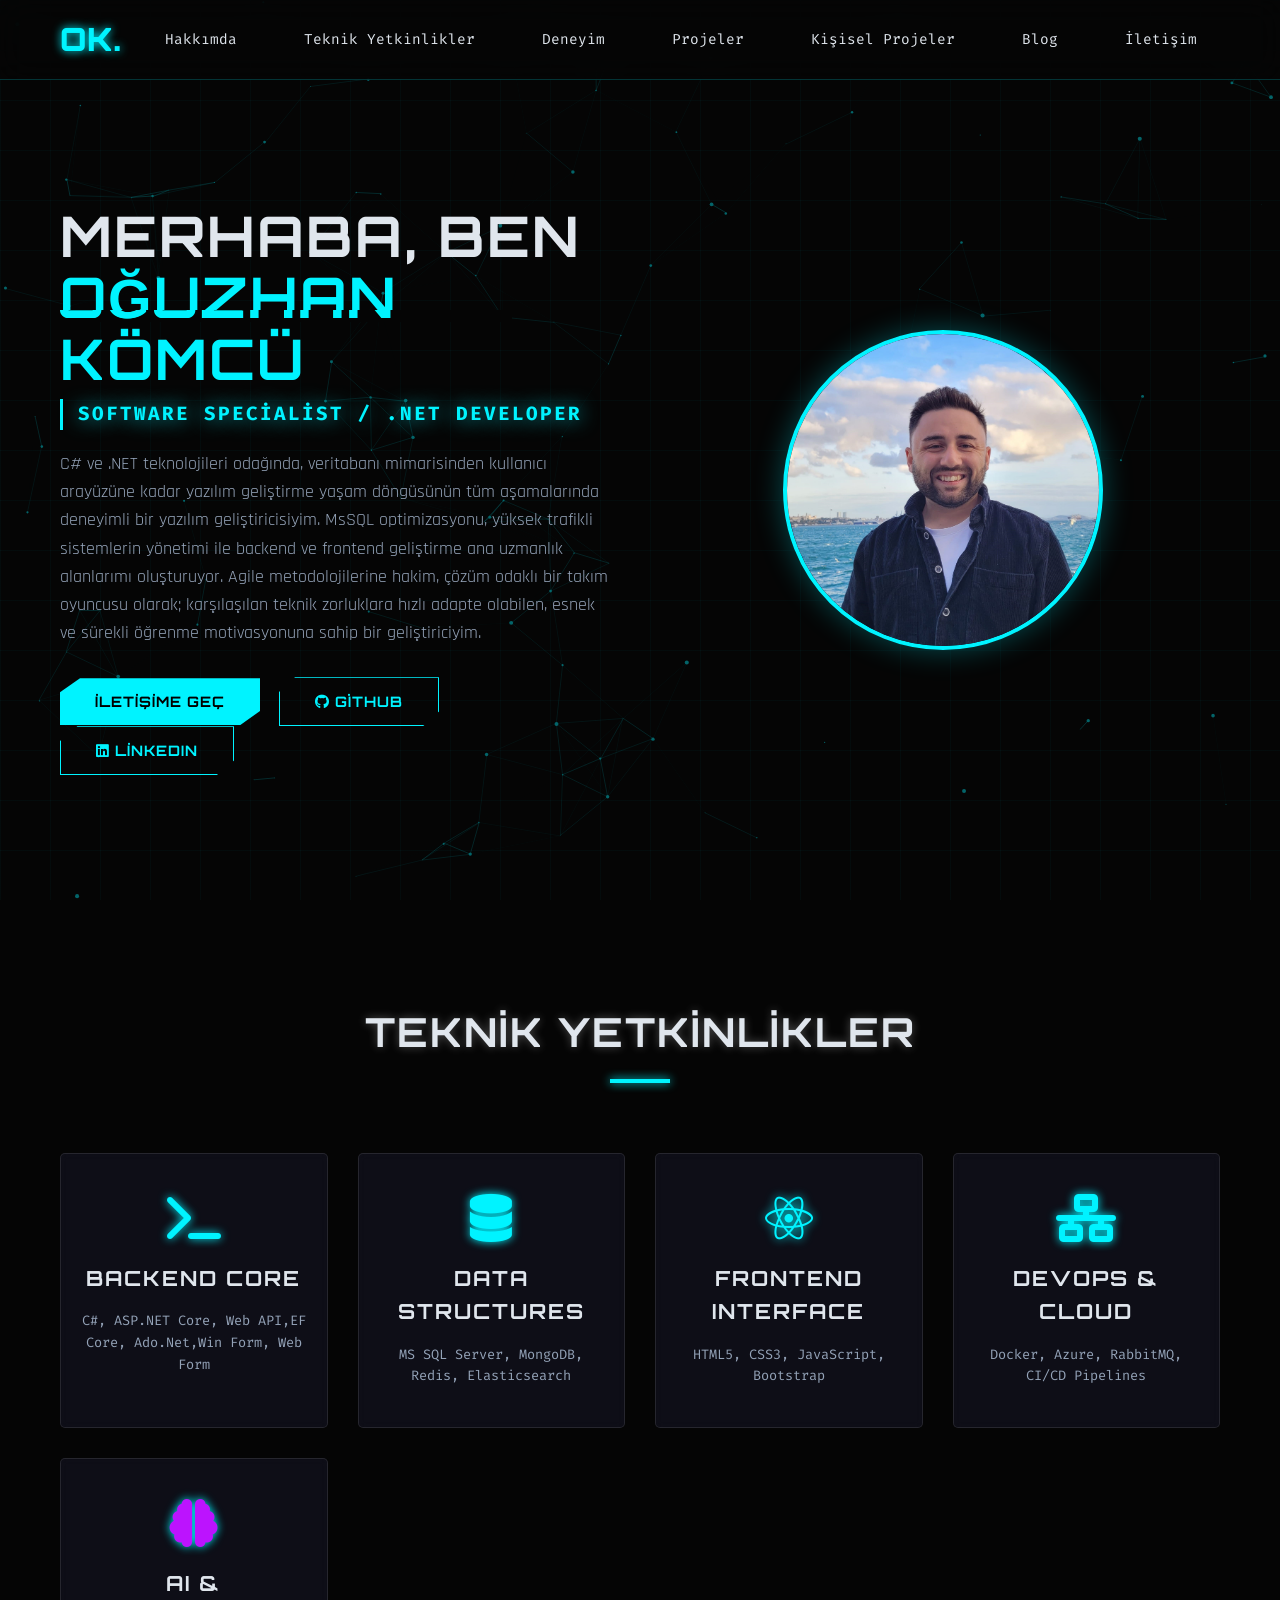
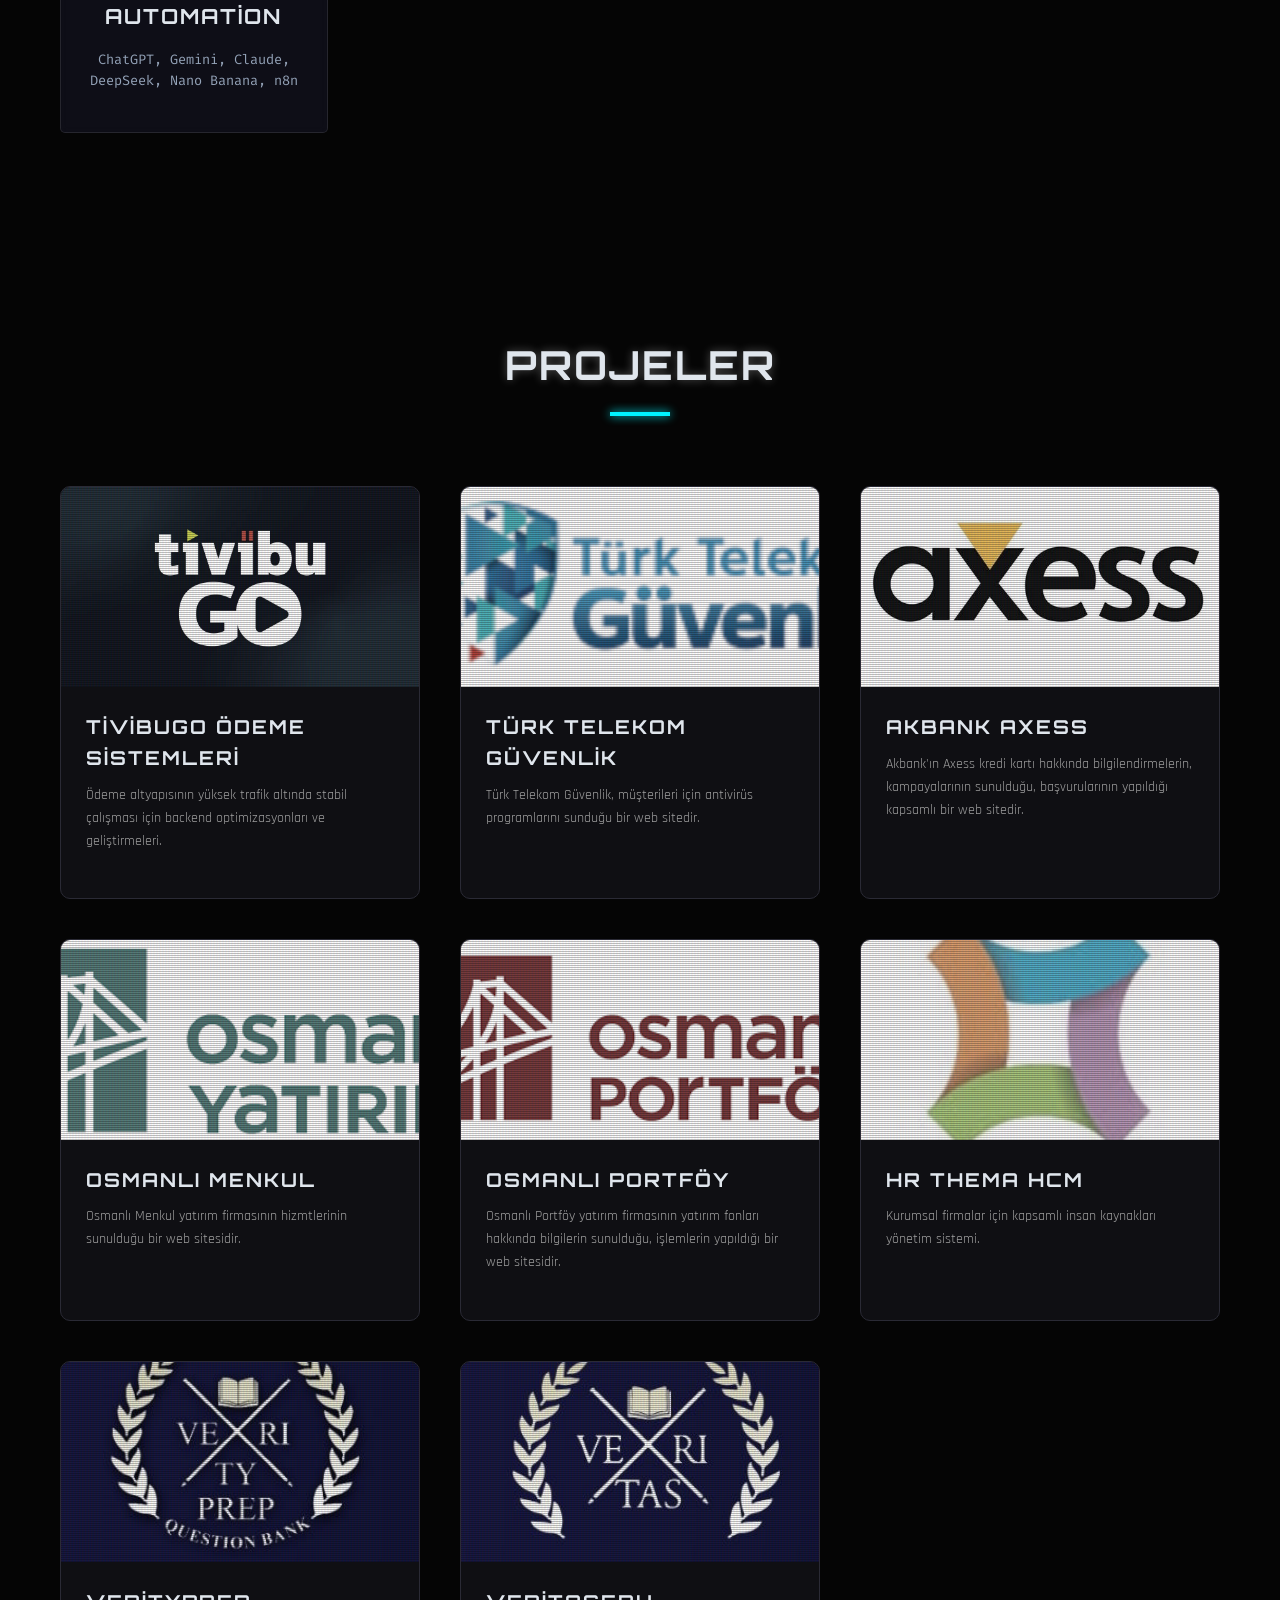
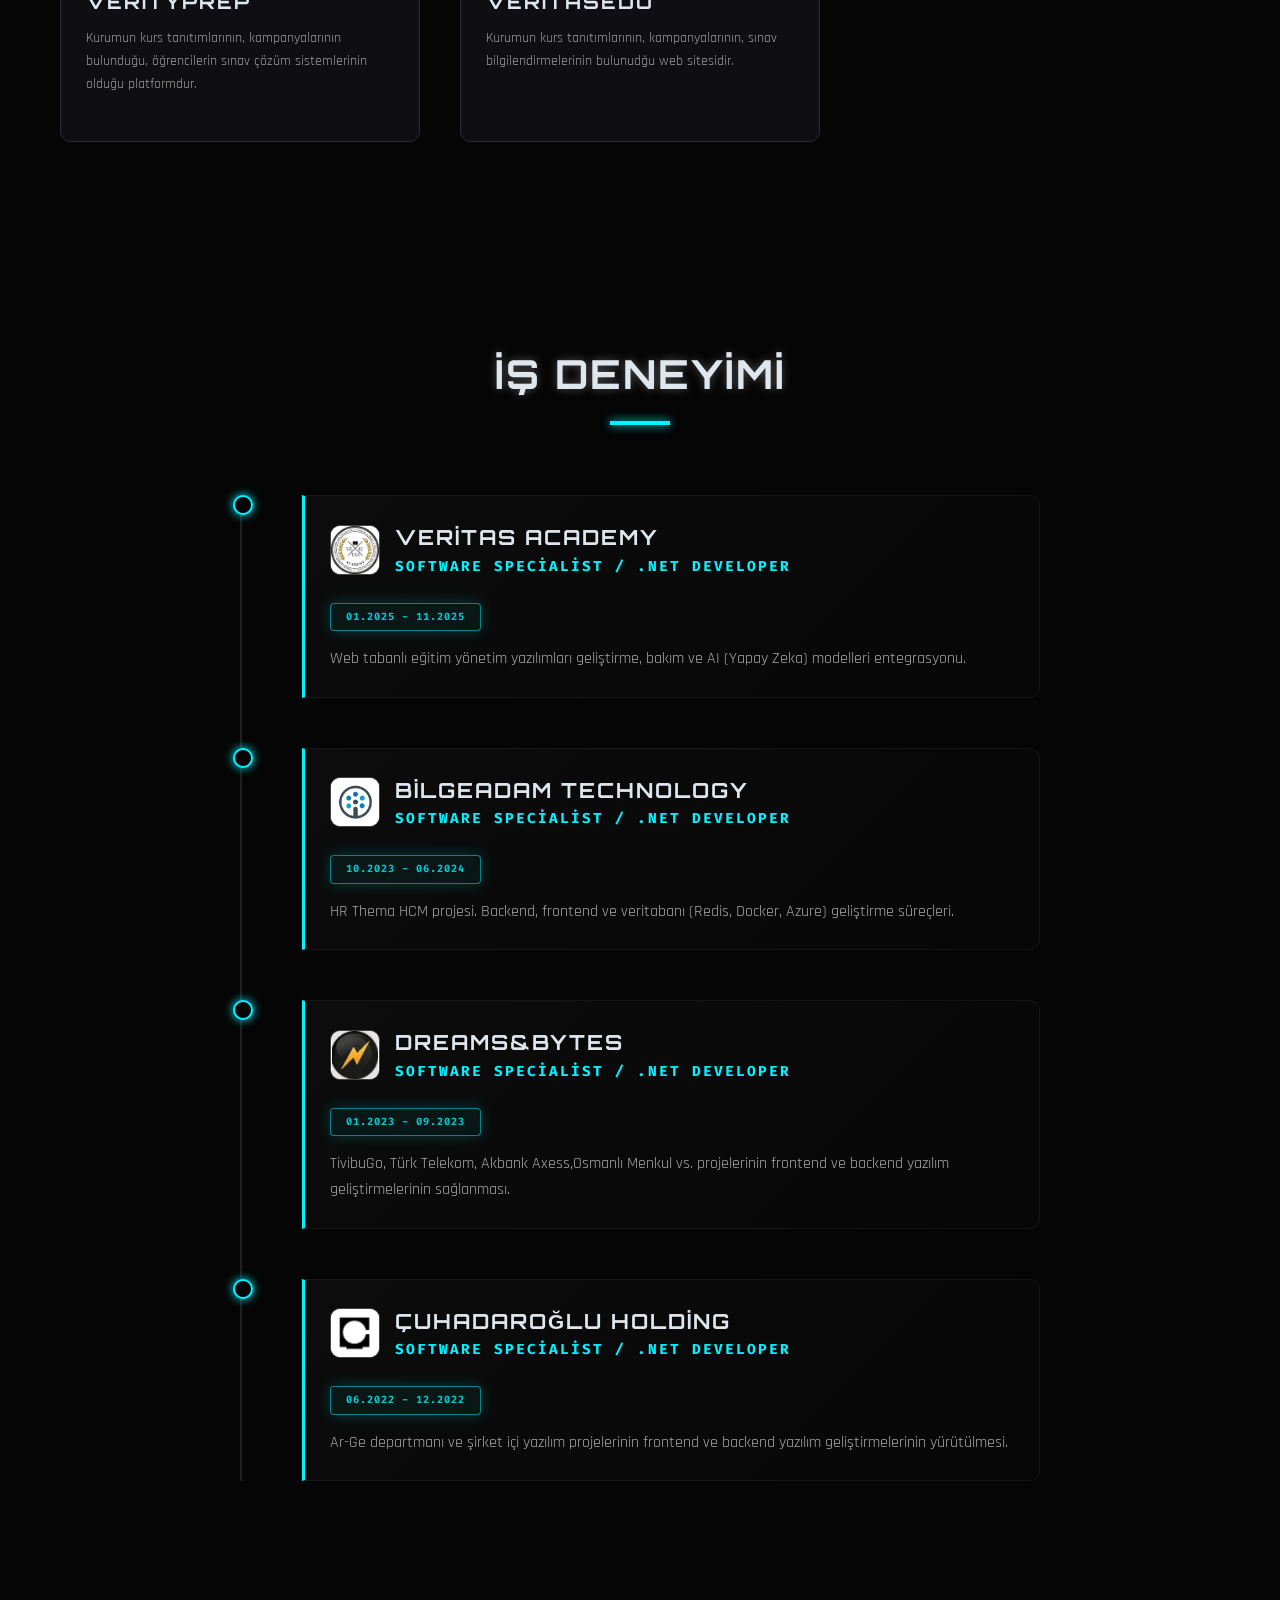
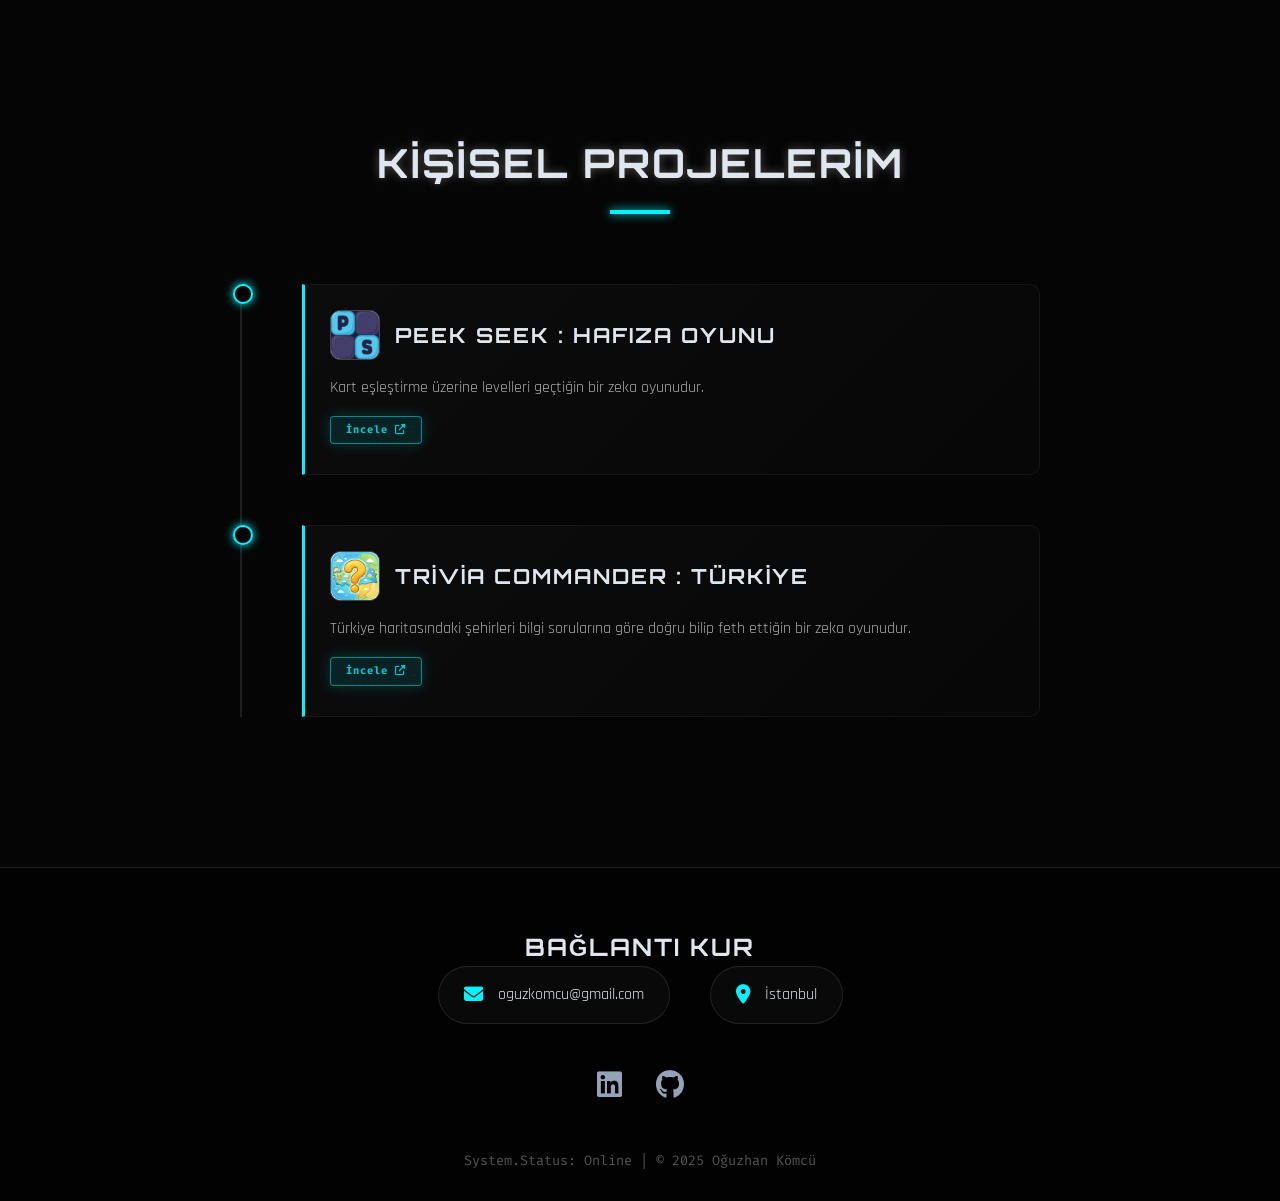
==== commit f8b19a7b: "Ana sayfaya SEO ve paylaşım etiketleri eklendi Açıklama, canonical, Open Graph, Twitter kartı ve Per" ====
--- a/index.html
+++ b/index.html
@@ -4,7 +4,43 @@
 <head>
     <meta charset="UTF-8">
     <meta name="viewport" content="width=device-width, initial-scale=1.0">
-    <title>Oğuzhan Kömcü | .NET Dev</title>
+    <title>Oğuzhan Kömcü | .NET Developer</title>
+    <meta name="description"
+        content="Oğuzhan Kömcü - İstanbul'da C#, ASP.NET Core, EF Core ve MS SQL odağında çalışan .NET Developer. Projeler, iş deneyimi ve .NET üzerine blog yazıları.">
+    <meta name="author" content="Oğuzhan Kömcü">
+    <link rel="canonical" href="https://www.ogikom.com/">
+
+    <meta property="og:type" content="profile">
+    <meta property="og:site_name" content="Oğuzhan Kömcü">
+    <meta property="og:locale" content="tr_TR">
+    <meta property="og:title" content="Oğuzhan Kömcü | .NET Developer">
+    <meta property="og:description"
+        content="C#, ASP.NET Core, EF Core ve MS SQL odağında çalışan .NET Developer. Projeler, iş deneyimi ve blog yazıları.">
+    <meta property="og:url" content="https://www.ogikom.com/">
+    <meta property="og:image" content="https://www.ogikom.com/img/oguzhanpp.jpg">
+    <meta name="twitter:card" content="summary">
+    <meta name="twitter:title" content="Oğuzhan Kömcü | .NET Developer">
+    <meta name="twitter:description"
+        content="C#, ASP.NET Core, EF Core ve MS SQL odağında çalışan .NET Developer.">
+    <meta name="twitter:image" content="https://www.ogikom.com/img/oguzhanpp.jpg">
+
+    <script type="application/ld+json">
+    {
+        "@context": "https://schema.org",
+        "@type": "Person",
+        "name": "Oğuzhan Kömcü",
+        "jobTitle": ".NET Developer",
+        "url": "https://www.ogikom.com/",
+        "image": "https://www.ogikom.com/img/oguzhanpp.jpg",
+        "address": { "@type": "PostalAddress", "addressLocality": "İstanbul", "addressCountry": "TR" },
+        "knowsAbout": ["C#", ".NET", "ASP.NET Core", "Entity Framework Core", "MS SQL Server"],
+        "sameAs": [
+            "https://github.com/oguzhanKomcu",
+            "https://linkedin.com/in/oguzhankomcu1"
+        ]
+    }
+    </script>
+
     <link rel="icon" href="img/favicon.ico">
     <link rel="stylesheet" href="https://cdnjs.cloudflare.com/ajax/libs/font-awesome/6.4.0/css/all.min.css">
     <link
